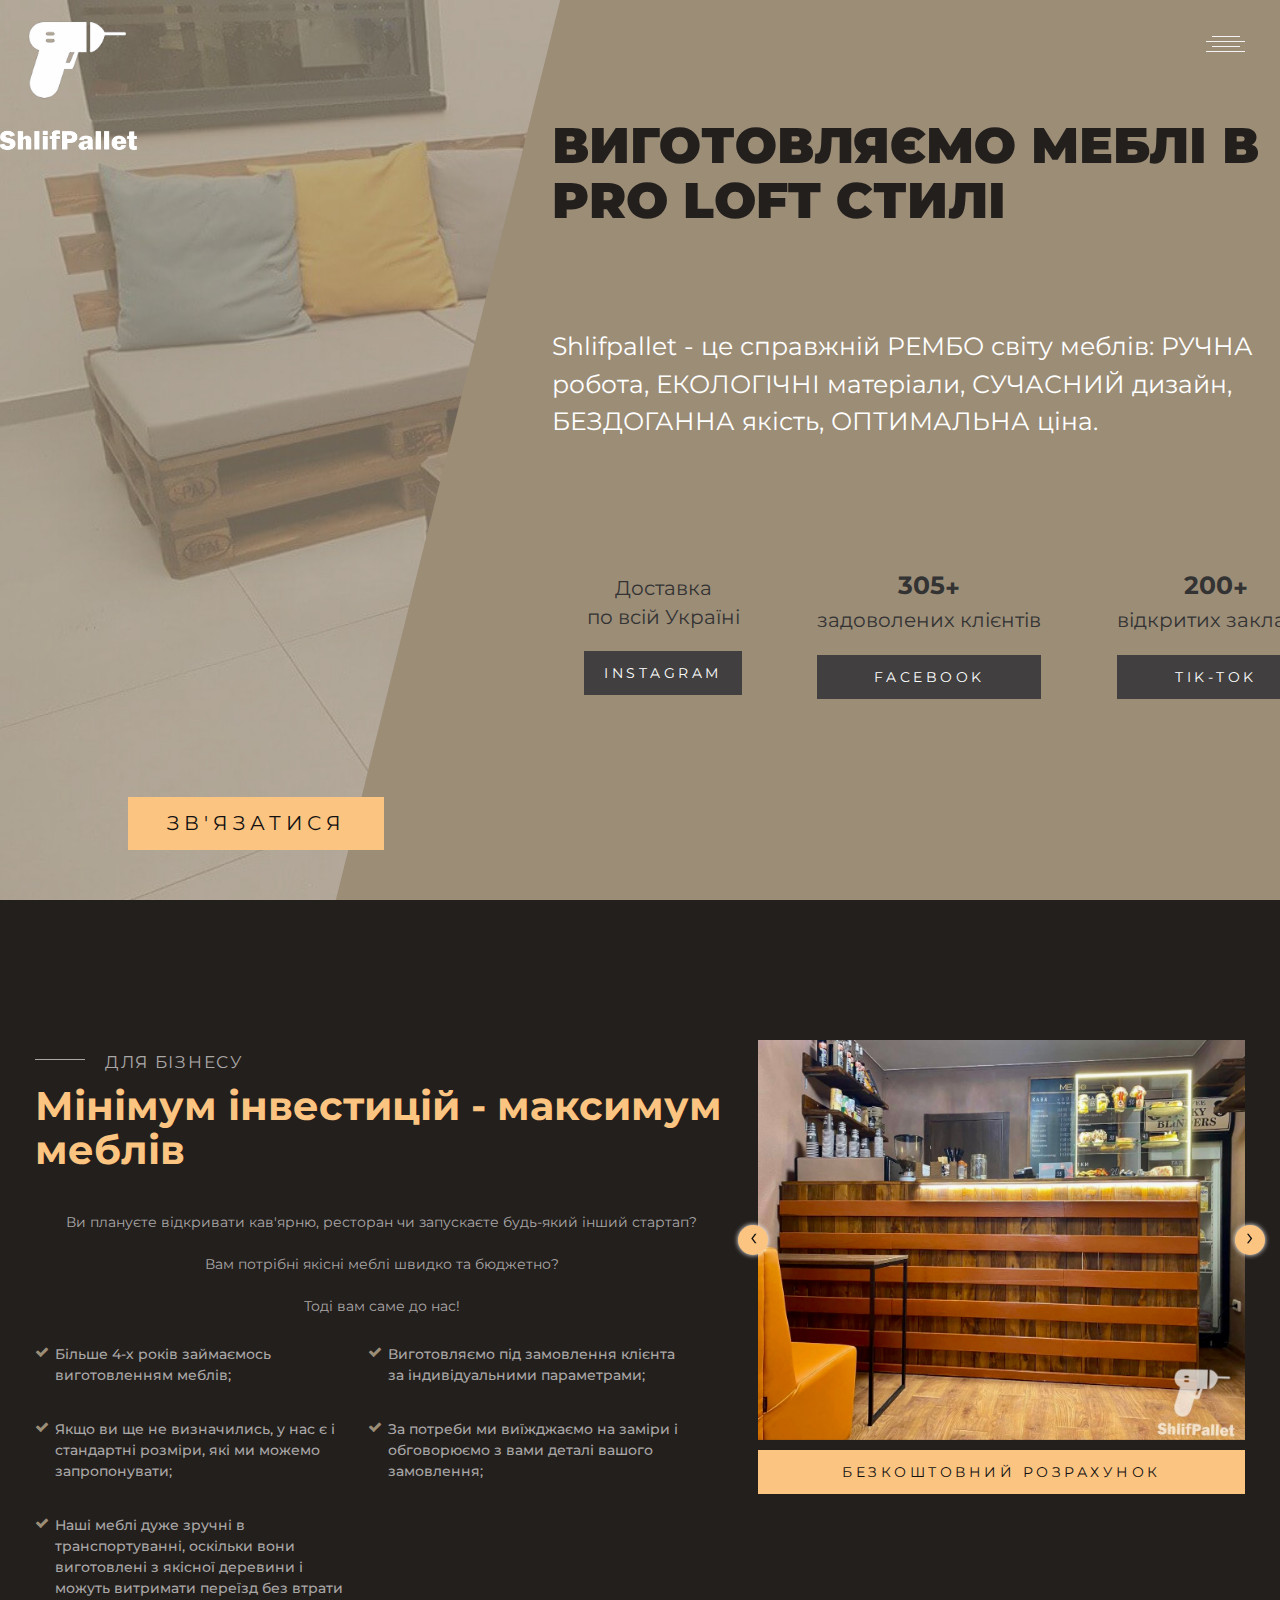
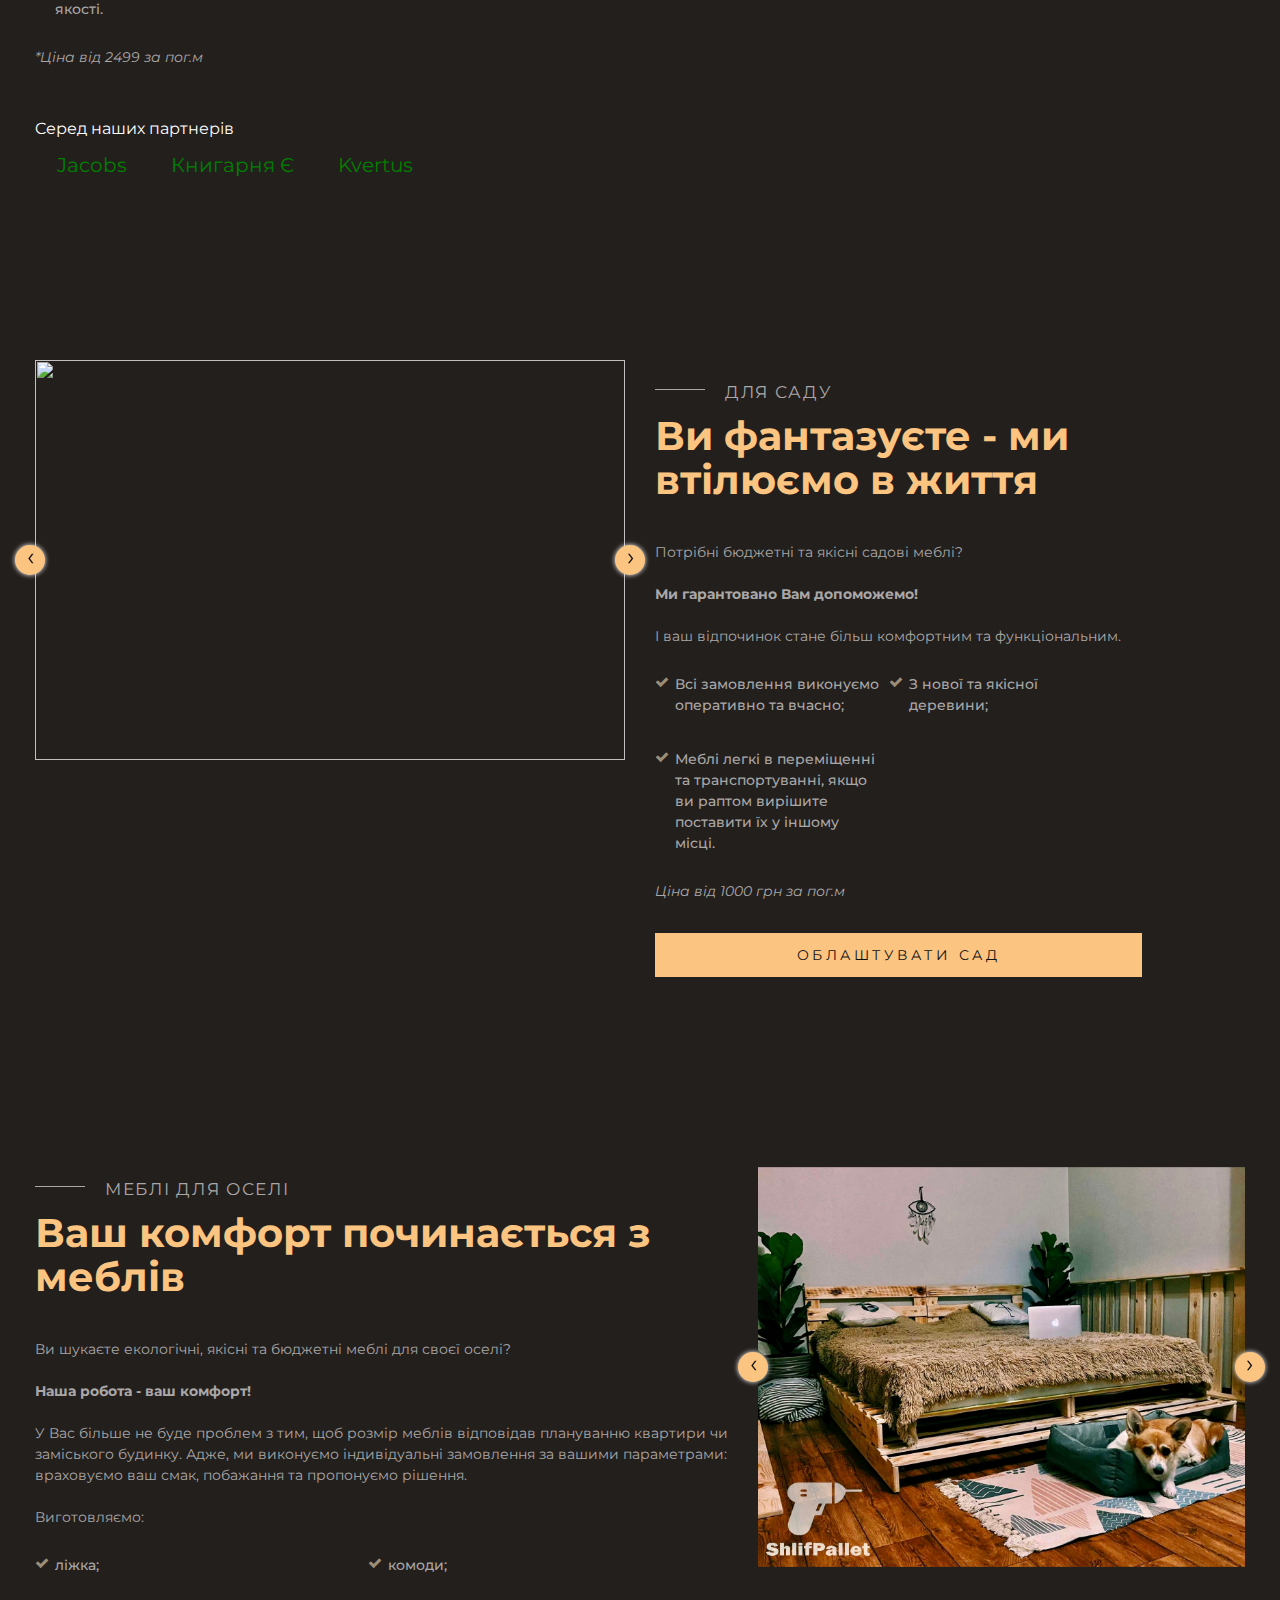
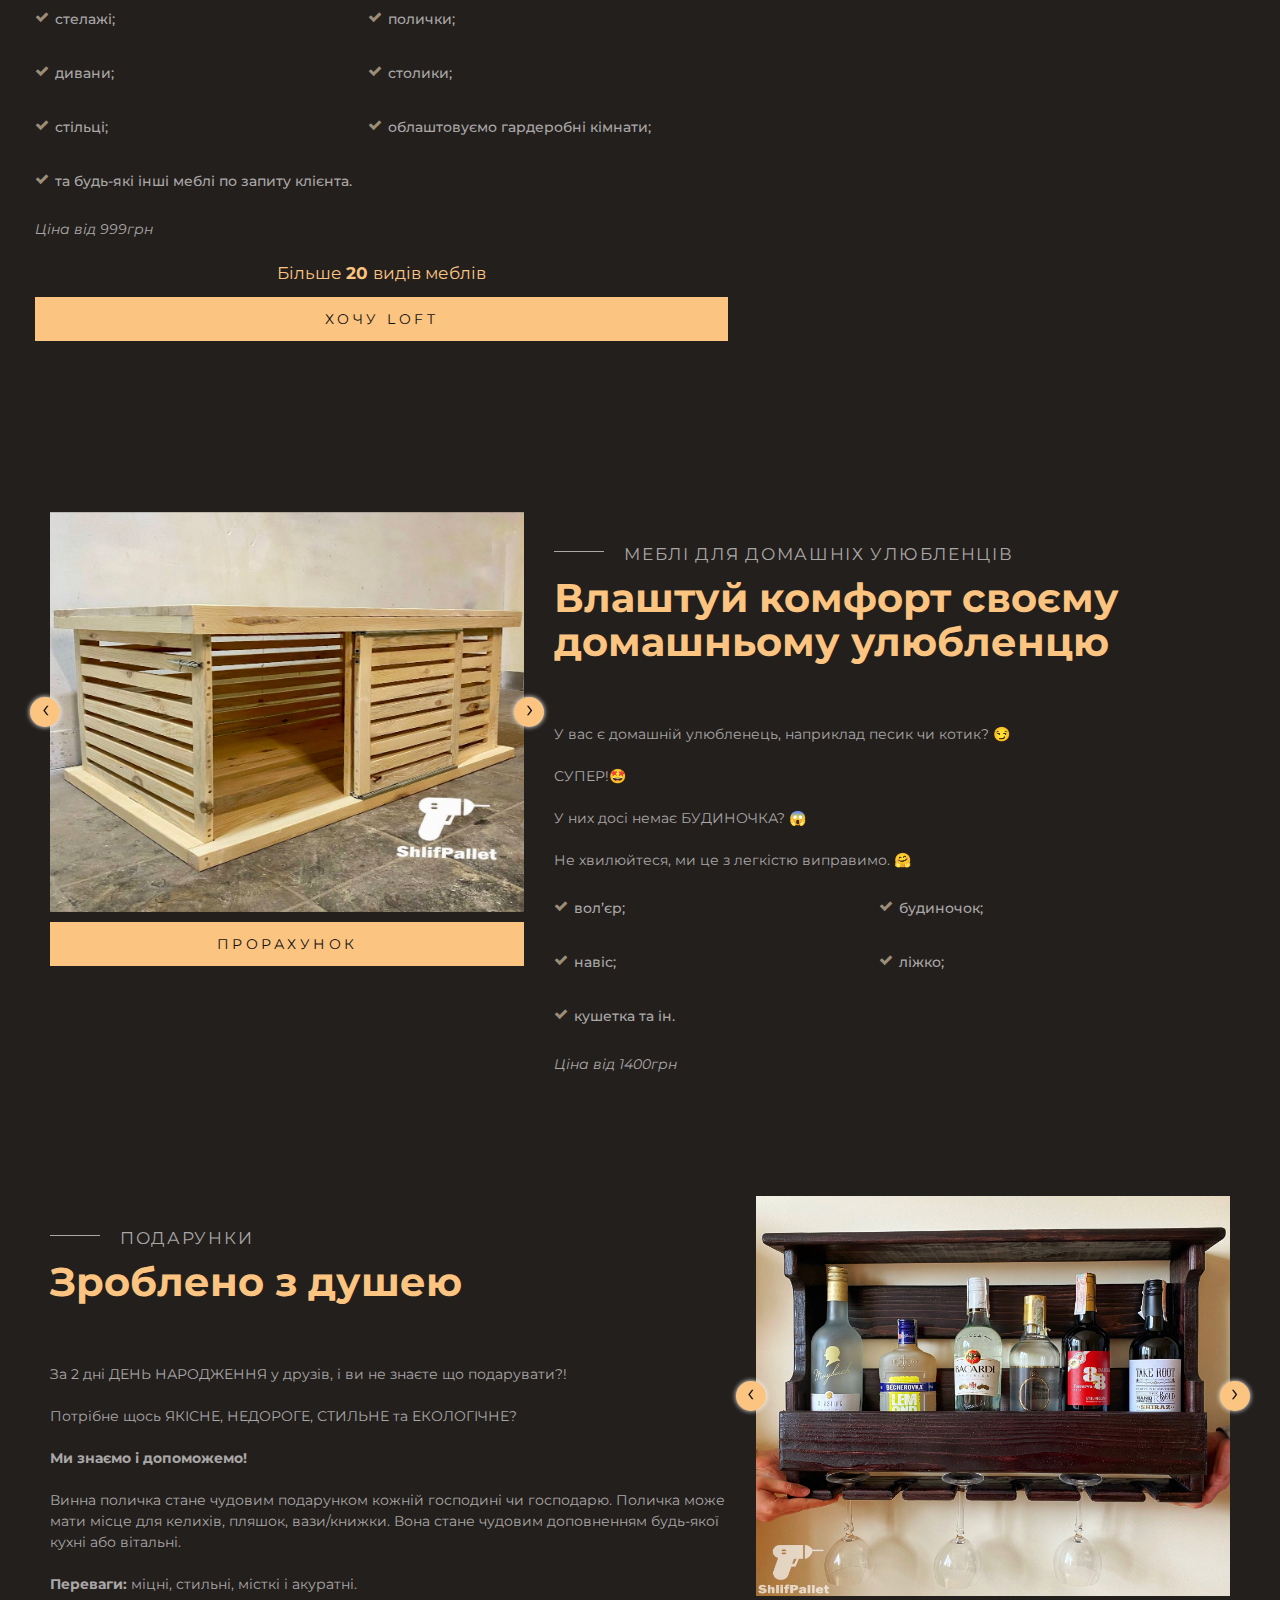
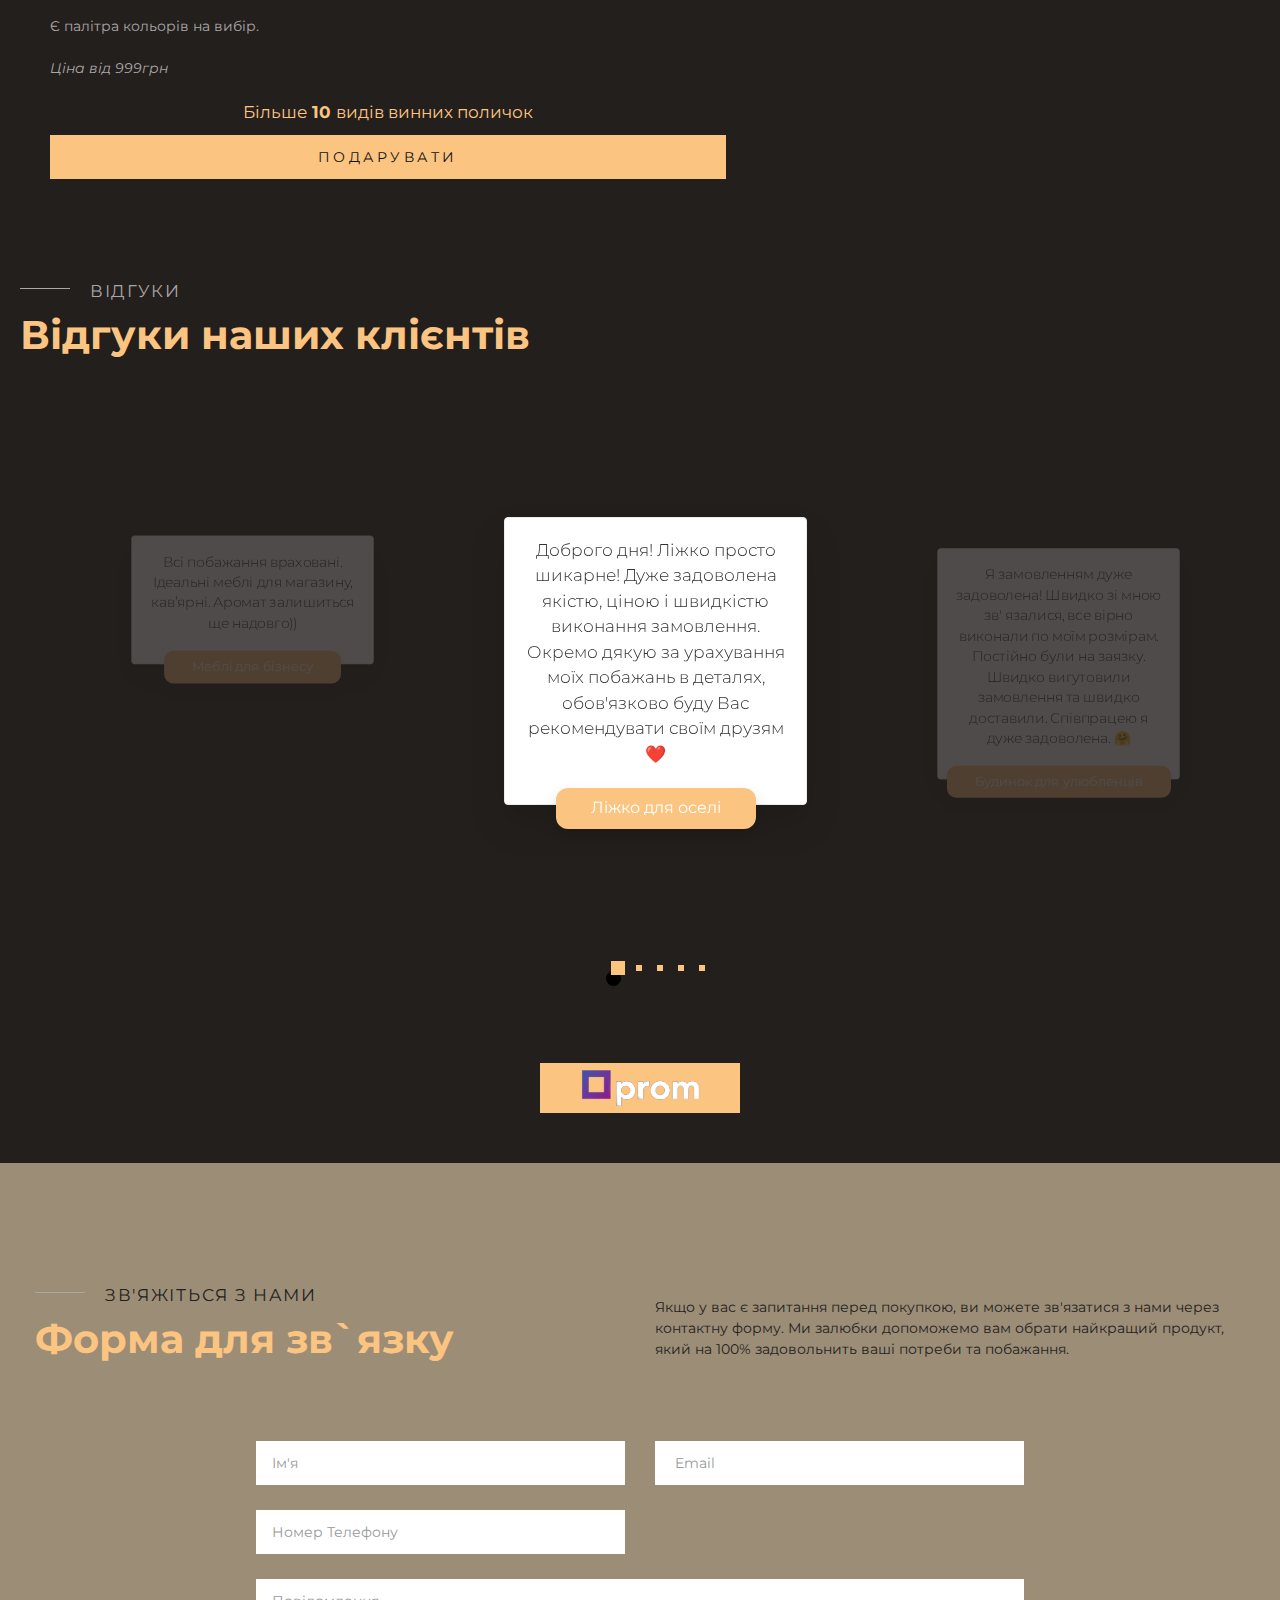
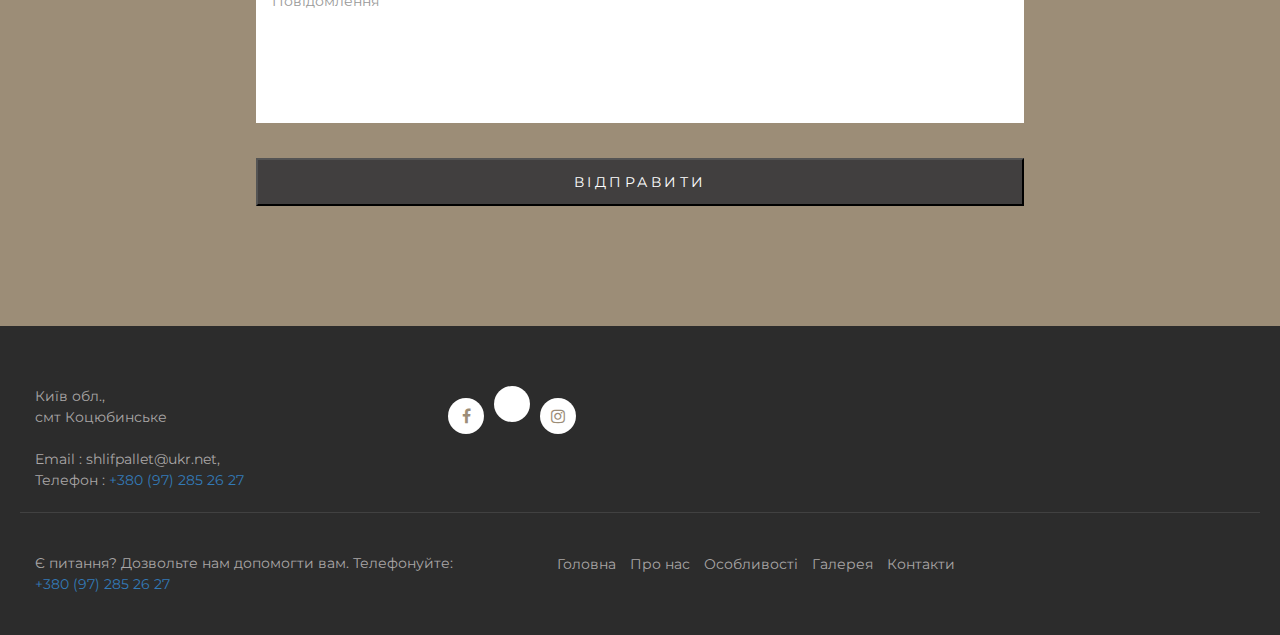
==== index.htm @ ebb2bf08 "asd" ====
<!DOCTYPE html>
<html lang="en">

<head>
	<!-- Meta -->
	<meta charset="utf-8">
	<meta http-equiv="X-UA-Compatible" content="IE=edge">
	<meta name="viewport" content="width=device-width, initial-scale=1.0">
	<meta name="description" content="Shlifpallet - Виготовляємо меблі в Pro loft стилі">

	<!-- Page Title -->
	<title>Shlifpallet </title>
	<!-- Google Fonts css-->
	<link rel="preconnect" href="https://fonts.googleapis.com">
	<link rel="preconnect" href="https://fonts.gstatic.com" crossorigin>

	<meta name="description"
		content="Shlifpallet - це справжній РЕМБО світу меблів: РУЧНА робота, ЕКОЛОГІЧНІ матеріали, СУЧАСНИЙ дизайн, БЕЗДОГАННА якість, ОПТИМАЛЬНА ціна.">

	<link rel="icon" type="image/png" href="./logo.png" />
	<link
		href="https://fonts.googleapis.com/css2?family=Montserrat:ital,wght@0,100;0,200;0,300;0,400;0,500;0,600;0,700;0,800;0,900;1,100;1,200;1,300;1,400;1,500;1,600;1,700;1,800;1,900&display=swap"
		rel="stylesheet">
	<!-- Bootstrap css -->
	<link href="css/bootstrap.min.css" rel="stylesheet" media="screen">
	<link href="css/bootsnav.css" rel="stylesheet" media="screen">
	<!-- Font Awesome icon css-->
	<link href="css/font-awesome.min.css" rel="stylesheet" media="screen">
	<link href="css/flaticon.css" rel="stylesheet" media="screen">
	<!-- Swiper's CSS -->
	<link rel="stylesheet" href="css/swiper.min.css">
	<!-- Animated css -->
	<link href="css/animate.css" rel="stylesheet">
	<!-- Magnific Popup CSS -->
	<link href="css/magnific-popup.css" rel="stylesheet">
	<!-- MS Slider CSS -->
	<link rel="stylesheet" type="text/css" href="css/sliderstyle.css">
	<!-- Main custom css -->
	<link href="css/custom.css" rel="stylesheet" media="screen">
	<!-- <style>
		.banner::after{
			content: '';
			width: 100%;
			height: 100%;
			position: absolute;
			top: 0;
			left: 0;
			background-color: rgba(156,141,119, .5);
		}
	</style> -->
</head>

<body>

	<!-- Preloader starts -->
	<!-- <div class="preloader">
		<span class="loader">
			<span class="loader-inner"></span>
		</span>
	</div> -->
	<!-- Preloader Ends -->

	<!-- Header Section Starts-->
	<header>
		<nav class="navbar navbar-default navbar-sticky  navbar-fixed-top navbar-scrollspy bootsnav"
			data-minus-value-desktop="71" data-minus-value-mobile="71" data-speed="1000">
			<div class="container">
				<div class="attr-nav">
					<ul>
						<li class="side-menu"><a href="#"><img src="images/bar.png" alt="" /></a></li>
					</ul>
				</div>

				<div class="navbar-header">
					<p> <a class="navbar-brand" href="#"><img src="./logo.png" class="logo" alt=""></a></p>
					<p class="logo_text_wrapper"> <a class="navbar-brand logo_text_link" href="#"><img
								src="./logo_text.png" class="logo_text" alt=""></a></p>

				</div>
			</div>
			<style>
				nav>.container>.navbar-header>.logo_text_wrapper {
					margin-left: -35px;
					margin-top: -70px;
					padding: 0;
				}

				.logo_text_link,
				.navbar-brand {
					padding: 0;
					text-align: center;
				}

				.logo_text_link {}

				.logo_text {
					display: block !important;
					/* max-width: 90px; */
					height: 40px !important;
				}

				.sticked>.container>.navbar-header>.logo_text_wrapper {
					margin-top: 0 !important;
				}

				.sticked .navbar-header {
					display: flex;
					align-items: center;
					column-gap: 10px;
				}
			</style>
			<!-- Start Side Menu -->
			<div class="side">
				<a href="#" class="close-side"><i class="fa fa-times"></i></a>
				<div class="side-logo">
					<img src="./logo.jpg" alt="" />
				</div>

				<div class="widget">
					<ul class="link">
						<li class="active scroll"><a href="#home"><i class="fa fa-home"></i> Головна</a></li>
						<li class="scroll"><a href="#business"><i class="fa fa-heart"></i> Для Бізнесу</a></li>
						<li class="scroll"><a href="#garden"><i class="fa fa-user"></i> Для Саду</a></li>
						<li class="scroll"><a href="#house"><i class="fa fa-home"></i> Для оселі</a></li>
						<li class="scroll"><a href="#pets"><i class="fa fa-comments"></i> Для Тварин</a></li>
						<li class="scroll"><a href="#presents"><i class="fa fa-file-image-o"></i> Подарунки</a></li>
						<li class="scroll"><a href="#testimonials"><i class="fa fa-file-image-o"></i> Відгуки</a></li>
						<li class="scroll"><a href="#contact"><i class="fa fa-Телефон"></i> Контакти</a></li>
					</ul>
				</div>
			</div>
			<!-- Side Menu End -->
		</nav>
	</header>
	<!-- Header Section Ends-->

	<!-- Banner Section Starts -->
	<section class="banner parallaxie" id="home">
		<div class="container">
			<div class="row">
				<div class="col-md-8 col-md-offset-5">
					<!-- Header content starts -->
					<div class="header-content wow fadeInUp">
						<h2>Виготовляємо меблі в Pro loft стилі
						</h2>
						<p>Shlifpallet - це справжній РЕМБО світу меблів: РУЧНА робота, ЕКОЛОГІЧНІ матеріали, СУЧАСНИЙ
							дизайн, БЕЗДОГАННА якість, ОПТИМАЛЬНА ціна.</p>



					</div>
					<div class="btn_wrapper head-btns">

						<div class="head-btn">
							<p>Доставка <br> по всій Україні</p>
							<a class="btn-shopnow" href="https://www.instagram.com/shlifpallet/"><ion-icon
									name="logo-instagram"></ion-icon> Instagram</a>
						</div>
						<div class="head-btn">
							<p>
								<b> <span id="out">0</span>+</b> <br> задоволених клієнтів
							</p>
							<a href="https://www.facebook.com/shlifpallet" class="btn-shopnow "><ion-icon
									name="logo-facebook"></ion-icon> Facebook</a>
						</div>
						<div class="head-btn">
							<p>
								<b> <span id="out2">0</span>+</b> <br> відкритих закладів
							</p>
							<a class="btn-shopnow" href="https://vm.tiktok.com/ZMYyoMywu/"><ion-icon
									name="logo-tiktok"></ion-icon> Tik-Tok</a>
						</div>

					</div>
					<!-- Header content ends -->
				</div>
			</div>
			<div class="btn_wrapper_head down_link ">
				<a class="btn-shopnow color-b" href="#contact"> <ion-icon name="call-outline"></ion-icon> Зв'язатися</a>
			</div>
		</div>
	</section>
	<style>

	</style>
	<!-- Banner Section Ends -->
	<section class="features" id="business">
		<div class="container">
			<div class="row">


				<!-- Feature content start -->
				<div class="col-md-7 col-sm-6">
					<div class="section-title">
						<p>Для Бізнесу</p>
						<h2>Мінімум інвестицій - максимум меблів</h2>
					</div>

					<div class="feature-entry">

						<p style="text-align: center;">
							Ви плануєте відкривати кав'ярню, ресторан чи запускаєте будь-який інший стартап?
						<p>
						<p style="text-align: center;">
							Вам потрібні якісні меблі швидко та бюджетно?
						</p>
						<p style="text-align: center;">
							Тоді вам саме до нас!
						</p>
						<ul>
							<li>
								<p>
									Більше 4-х років займаємось виготовленням меблів;
								</p>
							</li>
							<li>
								<p>
									Виготовляємо під замовлення клієнта за індивідуальними параметрами;
								</p>
							</li>
							<li>
								<p>
									Якщо ви ще не визначились, у нас є і стандартні розміри, які ми можемо
									запропонувати;
								</p>
							</li>
							<li>
								<p>
									За потреби ми виїжджаємо на заміри і обговорюємо з вами деталі вашого замовлення;
								</p>
							</li>
							<li>
								<p>
									Наші меблі дуже зручні в транспортуванні, оскільки вони виготовлені з якісної
									деревини і можуть витримати переїзд без втрати якості.
								</p>
							</li>
						</ul>

						<p>
							<i>
								*Ціна від 2499 за пог.м
							</i>
						</p>

					</div>
					<p style="color: #fff; margin-top: 50px;">
						Cеред наших партнерів
					</p>
					<div class="partenrs">
						<p style="color: green">
							Jacobs
						</p>
						<p style="color: green">
							Книгарня Є
						</p>
						<p style="color: green">
							Kvertus
						</p>
					</div>


				</div>
				<!-- Feature content end -->
				<!-- Feature image start -->
				<div class="col-md-5 col-sm-6">
					<div class="feature-image wow fadeInLeft">
						<!-- <img src="images/works/small/6.jpg" alt="" /> -->
						<div class="owl-slider">
							<div id="carousel" class="owl-carousel">
								<div class="item">
									<img src="./images/bussines/1.JPG" alt="">
								</div>
								<div class="item">
									<img src="./images/bussines/2.JPG" alt="">
								</div>
								<div class="item">
									<img src="./images/bussines/3.JPG" alt="">
								</div>
								<div class="item">
									<img src="./images/bussines/4.JPG" alt="">
								</div>
								<div class="item">
									<img src="./images/bussines/44.JPG" alt="">
								</div>
								<div class="item">
									<img src="./images/bussines/5.jpg" alt="">
								</div>
								<div class="item">
									<img src="./images/bussines/6.JPG" alt="">
								</div>
								<div class="item">
									<img src="./images/bussines/7.JPG" alt="">
								</div>
								<div class="item">
									<img src="./images/bussines/8.JPG" alt="">
								</div>
								<div class="item">
									<img src="./images/bussines/9.JPG" alt="">
								</div>
								<div class="item">
									<img src="./images/bussines/10.JPG" alt="">
								</div>
								<div class="item">
									<img src="./images/bussines/11.JPG" alt="">
								</div>
								<div class="item">
									<img src="./images/bussines/12.JPG" alt="">
								</div>
								<div class="item">
									<img src="./images/bussines/13.JPG" alt="">
								</div>
								<div class="item">
									<img src="./images/bussines/14.JPG" alt="">
								</div>
								<div class="item">
									<img src="./images/bussines/15.JPG" alt="">
								</div>
								<div class="item">
									<img src="./images/bussines/16.JPG" alt="">
								</div>
								<div class="item">
									<img src="./images/bussines/17.JPG" alt="">
								</div>
								<div class="item">
									<img src="./images/bussines/18.JPG" alt="">
								</div>
								<div class="item">
									<img src="./images/bussines/19.JPG" alt="">
								</div>


							</div>
						</div>

					</div>
					<div class="btn_wrapper sec_btn_left">
						<a class="btn-shopnow" href="#contact"> <ion-icon name="call-outline"></ion-icon>Безкоштовний
							розрахунок</a>
					</div>
				</div>
				<!-- Feature image end -->
			</div>
		</div>
	</section>

	<!-- About us section starts -->
	<section class="aboutus" id="garden">
		<div class="container">
			<div class="row row-reverse">
				<div class="col-md-6  col-sm-3 col-xs-6">
					<div class="about-image wow fadeInRight" data-wow-delay="0.2s">
						<!-- <img src="images/works/small/3.jpg" alt="" /> -->
						<div class="owl-slider">
							<div id="carouselTh" class="owl-carousel">
								<div class="item">
									<img src="./images/garden/1.HEIC" alt="">
								</div>
								<div class="item">
									<img src="./images/garden/2.JPG" alt="">
								</div>
								<div class="item">
									<img src="./images/garden/3.JPG" alt="">
								</div>

								<div class="item">
									<img src="./images/garden/5.JPG" alt="">
								</div>
								<div class="item">
									<img src="./images/garden/6.JPG" alt="">
								</div>
								<div class="item">
									<img src="./images/garden/7.JPG" alt="">
								</div>
								<div class="item">
									<img src="./images/garden/8.JPG" alt="">
								</div>
								<div class="item">
									<img src="./images/garden/9.JPG" alt="">
								</div>
								<div class="item">
									<img src="./images/garden/10.JPG" alt="">
								</div>
								<div class="item">
									<img src="./images/garden/11.JPG" alt="">
								</div>
								<div class="item">
									<img src="./images/garden/12.JPG" alt="">
								</div>
								<div class="item">
									<img src="./images/garden/13.JPG" alt="">
								</div>
								<div class="item">
									<img src="./images/garden/14.JPG" alt="">
								</div>
								<div class="item">
									<img src="./images/garden/15.JPG" alt="">
								</div>
								<div class="item">
									<img src="./images/garden/16.JPG" alt="">
								</div>
								<div class="item">
									<img src="./images/garden/17.JPG" alt="">
								</div>
								<div class="item">
									<img src="./images/garden/18.JPG" alt="">
								</div>



							</div>
						</div>
						<style>
							.sec_btn {
								width: 100%;
								text-align: center;
							}

							.col-md-7.col-sm-6 {
								margin-top: 30px;
							}
						</style>

					</div>
				</div>

				<div class="col-md-5 col-sm-6 mob-mb">
					<div class="section-title">
						<p style="margin-top: 20px;">Для Саду</p>
						<h2>Ви фантазуєте - ми втілюємо в життя</h2>
					</div>

					<div class="about-entry feature-entry">
						<p>Потрібні бюджетні та якісні садові меблі?
						</p>
						<p>
							<b>
								Ми гарантовано Вам допоможемо!
							</b>
						</p>
						<p>
							І ваш відпочинок стане більш комфортним та функціональним.
						</p>

						<ul>
							<li>
								<p>
									Всі замовлення виконуємо оперативно та вчасно;
								</p>
							</li>
							<li>
								<p>
									З нової та якісної деревини;
								</p>
							</li>
							<li>
								<p>
									Меблі легкі в переміщенні та транспортуванні, якщо ви раптом вирішите поставити їх у
									іншому місці.
								</p>
							</li>
						</ul>

						<p>
							<i>
								Ціна від 1000 грн за пог.м
							</i>
						</p>

					</div>
					<div class="btn_wrapper sec_btn_right">
						<a class="btn-shopnow" href="#contact"> <ion-icon name="call-outline"></ion-icon> Облаштувати
							Сад</a>
					</div>
				</div>
			</div>
		</div>
	</section>
	<!-- About us section ends -->



	<section class="features" id="house">
		<div class="container">
			<div class="row row-reverse">
				<!-- Feature image start -->
				<div class="col-md-7 col-sm-6">
					<div class="section-title">
						<p>
							Меблі для оселі
						</p>
						<h2>Ваш комфорт починається з меблів</h2>
					</div>

					<div class="feature-entry">
						<p>Ви шукаєте екологічні, якісні та бюджетні меблі для своєї оселі?
						</p>
						<p>
							<b>
								Наша робота - ваш комфорт!
							</b>
						</p>
						<p>
							У Вас більше не буде проблем з тим, щоб розмір меблів відповідав плануванню квартири чи
							заміського будинку. Адже, ми виконуємо індивідуальні замовлення за вашими параметрами:
							враховуємо ваш смак, побажання та пропонуємо рішення.
						</p>
						<p>
							Виготовляємо:
						</p>
						<ul>
							<li>
								<p>
									ліжка;
								</p>
							</li>
							<li>
								<p>
									комоди;
								</p>
							</li>
							<li>
								<p>
									стелажі;
								</p>
							</li>
							<li>
								<p>
									полички;
								</p>
							</li>
							<li>
								<p>
									дивани;
								</p>
							</li>
							<li>
								<p>
									столики;
								</p>
							</li>
							<li>
								<p>
									стільці;
								</p>
							</li>
							<li>
								<p>
									облаштовуємо гардеробні кімнати;
								</p>
							</li>
							<li>
								<p>
									та будь-які інші меблі по запиту клієнта.
								</p>
							</li>
						</ul>
						<p>
							<i>
								Ціна від 999грн
							</i>
						</p>

						<div class="btn_wrapper sec_btn_left">
							<div class="sec_btn_left">
								<p>Більше <b> 20 </b> видів меблів</p>
								<a class="btn-shopnow" href="#contact"> <ion-icon name="call-outline"></ion-icon>
									Хочу Loft</a>
							</div>
						</div>
					</div>
				</div>
				<div class="col-md-5 col-sm-6">

					<div class="feature-image wow fadeInLeft">
						<div class="owl-slider">
							<div id="carouselF" class="owl-carousel">
								<div class="item">
									<img src="./images/house/1.JPG" alt="">
								</div>
								<div class="item">
									<img src="./images/house/2.JPG" alt="">
								</div>
								<div class="item">
									<img src="./images/house/3.JPG" alt="">
								</div>

								<div class="item">
									<img src="./images/house/5.JPG" alt="">
								</div>
								<div class="item">
									<img src="./images/house/6.JPG" alt="">
								</div>
								<div class="item">
									<img src="./images/house/7.JPG" alt="">
								</div>
								<div class="item">
									<img src="./images/house/8.JPG" alt="">
								</div>
								<div class="item">
									<img src="./images/house/9.png" alt="">
								</div>
								<div class="item">
									<img src="./images/house/10.JPG" alt="">
								</div>
								<div class="item">
									<img src="./images/house/11.JPG" alt="">
								</div>
								<div class="item">
									<img src="./images/house/12.JPG" alt="">
								</div>
								<div class="item">
									<img src="./images/house/13.JPG" alt="">
								</div>
								<div class="item">
									<img src="./images/house/14.JPG" alt="">
								</div>
								<div class="item">
									<img src="./images/house/15.JPG" alt="">
								</div>
								<div class="item">
									<img src="./images/house/16.JPG" alt="">
								</div>




							</div>
						</div>
					</div>
				</div>
				<!-- Feature image end -->

				<!-- Feature content start -->

				<!-- Feature content end -->

			</div>
		</div>
	</section>

	<!-- Features section starts -->

	<!-- Features section ends -->
	<!-- Design Showcase section starts -->
	<section class="design-showcase" id="pets">
		<div class="container">
			<div class="row">
				<div class="col-md-5">

				</div>

			</div>

			<div class="row">
				<div class="col-md-12">
					<div class="col-md-5 col-sm-6">
						<!-- Showcase slide start -->
						<div class="owl-slider">
							<div id="carousel" class="owl-carousel">
								<div class="item">
									<img src="./images/pets/1.JPG" alt="">
								</div>
								<div class="item">
									<img src="./images/pets/2.JPG" alt="">
								</div>
								<div class="item">
									<img src="./images/pets/3.PNG" alt="">
								</div>
							</div>
							<div class="btn_wrapper sec_btn_right">
								<a class="btn-shopnow" href="#contact"> <ion-icon name="call-outline"></ion-icon>
									Прорахунок</a>
							</div>
						</div>
					</div>
					<div class="col-md-7 col-sm-6">
						<div class="section-title">
							<div class="section-title wow fadeInUp" data-wow-delay="0.2s">
								<p> меблі для домашніх улюбленців </p>
								<h2>Влаштуй комфорт своєму домашньому улюбленцю</h2>
							</div>
						</div>

						<div class="feature-entry">
							<p>
								У вас є домашній улюбленець, наприклад песик чи котик? 😏
							</p>
							<p>
								СУПЕР!🤩
							</p>
							<p>
								У них досі немає БУДИНОЧКА? 😱
							</p>
							<p>
								Не хвилюйтеся, ми це з легкістю виправимо. 🤗
							</p>
							<ul>
								<li>
									<p>
										вол’єр;
									</p>
								</li>
								<li>
									<p>
										будиночок;
									</p>
								</li>
								<li>
									<p>
										навіс;
									</p>
								</li>
								<li>
									<p>
										ліжко;
									</p>
								</li>
								<li>
									<p>
										кушетка та ін.
									</p>
								</li>
							</ul>
							<p>
								<i>
									Ціна від 1400грн
								</i>
							</p>
						</div>

					</div>
				</div>
			</div>

			<!-- <div class="btn_wrapper btn_sec" style="text-align: center;">
				<a class="btn-shopnow" href="https://www.instagram.com/shlifpallet/"><ion-icon
						name="logo-instagram"></ion-icon> Instagram</a>
			</div> -->
		</div>
	</section>
	<section class="design-showcase" id="presents">
		<div class="container">
			<div class="row">
				<div class="col-md-12">
					<div class="col-md-7 col-sm-6">
						<div class="section-title">
							<div class="section-title wow fadeInUp" data-wow-delay="0.2s">
								<p> подарунки </p>
								<h2>Зроблено з душею</h2>
							</div>
						</div>

						<div class="feature-entry">
							<p>
								За 2 дні ДЕНЬ НАРОДЖЕННЯ у друзів, і ви не знаєте що подарувати?!
							</p>
							<p>
								Потрібне щось ЯКІСНЕ, НЕДОРОГЕ, СТИЛЬНЕ та ЕКОЛОГІЧНЕ?
							</p>
							<p>
								<b>
									Ми знаємо і допоможемо!
								</b>
							</p>
							<p>
								Винна поличка стане чудовим подарунком кожній господині чи господарю.
								Поличка може мати місце для келихів, пляшок, вази/книжки.
								Вона стане чудовим доповненням будь-якої кухні або вітальні.

							</p>
							<p>
								<b> Переваги: </b> міцні, стильні, місткі і акуратні.
							</p>
							<p>
								Є палітра кольорів на вибір.
							</p>
							<p>
								<i>
									Ціна від 999грн
								</i>
							</p>

						</div>

						<div class="btn_wrapper sec_btn_left">
							<div class="sec_btn_left">
								<p>Більше <b> 10 </b> видів винних поличок </p>
								<a class="btn-shopnow" href="#contact"> <ion-icon name="call-outline"></ion-icon>
									Подарувати</a>
							</div>
						</div>
					</div>
					<style>
						.sec_btn_left>a,
						.sec_btn_right>a {
							background-color: #FCC481;
							color: #111;
						}

						.sec_btn_left {
							justify-content: start;
						}
					</style>
					<div class="col-md-5 col-sm-6">
						<!-- Showcase slide start -->
						<div class="owl-slider">
							<div id="carousel" class="owl-carousel">
								<div class="item">
									<img src="./images/present/1.HEIC" alt="">
								</div>
								<div class="item">
									<img src="./images/present/2.JPG" alt="">
								</div>
								<div class="item">
									<img src="./images/present/3.JPG" alt="">
								</div>
								<div class="item">
									<img src="./images/present/4.JPG" alt="">
								</div>
								<div class="item">
									<img src="./images/present/5.JPG" alt="">
								</div>


							</div>
						</div>
					</div>

				</div>
			</div>
		</div>
		<style>
			.btn_sec {
				margin: 30px auto;
				justify-content: center;
			}

			.owl-prev,
			.owl-next {
				background: #FCC481 !important;
				color: #111 !important;
				padding: 10px !important;
				border-radius: 50% !important;
				height: 30px !important;
				display: flex;
				justify-content: center;
				align-items: center;
				width: 30px;
				box-shadow: 0px 0px 5px #fff;
			}

			.owl-prev {
				margin-left: -20px !important;
			}

			.owl-next {
				margin-right: -20px !important;
			}

			.down_link>a {
				font-size: 20px;
			}

			@media(max-width:762px) {
				.owl-prev {
					margin-left: -10px !important;
				}

				.owl-next {
					margin-right: -10px !important;
				}

				.btn_wrapper_head {
					position: relative;
					width: 100%;
					margin-top: 50px;
				}

				.down_link>a {
					width: 100%;
					font-size: 16px;
				}
			}

			#about,
			#garden,
			#house,
			#business,
			#pets,
			#presents,
			#testimonials {
				background-color: #231F1D;
			}

			.item>img {
				height: 400px;
			}

			.messageBlockForm>span {
				color: green;
				font-size: 40px;
			}

			.messageBlockForm {
				display: flex;
				box-shadow: 0 0 3px rgba(0, 0, 0, .526);
				justify-content: center;
				align-items: center;
				column-gap: 20px;
				position: fixed;
				top: 50%;
				left: 50%;
				z-index: 999;
				padding: 20px;
				transform: translate(-50%, -50%);
				background-color: #fff;
				border-radius: 20px;
				border: 5px solid #231F1D;
			}

			.messageBlockForm {
				display: none;
			}

			.close {
				position: absolute;
				top: -20px;
				right: -20px;
				background-color: #fff;
				display: flex;
				border: 2px solid red;
				justify-content: center;
				align-items: center;
				opacity: 1;
				border-radius: 50%;
				width: 40px;
				height: 40px;
			}
		</style>
	</section>
	<section class="design-showcase" id="testimonials">
		<div class="container">
			<div class="row">
				<div class="section-title">
					<div class="section-title wow fadeInUp" data-wow-delay="0.2s">
						<p> Відгуки </p>
						<h2>Відгуки наших клієнтів </h2>
					</div>
				</div>
				<div class="col-md-12">
					<!-- TESTIMONIALS -->
					<section class="testimonials">
						<div class="container">

							<div class="row">
								<div class="col-sm-12">
									<div id="customers-testimonials" class="owl-carousel">

										<!--TESTIMONIAL 1 -->
										<div class="item">
											<div class="shadow-effect">
												<p>

													Доброго дня! Ліжко просто шикарне! Дуже задоволена якістю, ціною і
													швидкістю виконання замовлення. Окремо дякую за урахування моїх
													побажань в деталях, обов'язково буду Вас рекомендувати своїм
													друзям❤️</p>
											</div>
											<div class="testimonial-name">Ліжко для оселі</div>
										</div>
										<!--END OF TESTIMONIAL 1 -->
										<!--TESTIMONIAL 2 -->
										<div class="item">
											<div class="shadow-effect">
												<p>
													Я замовленням дуже задоволена! Швидко зі мною зв' язалися, все вірно
													виконали по моїм розмірам. Постійно були на заязку. Швидко
													вигутовили
													замовлення та швидко доставили. Співпрацею я дуже задоволена. 🤗</p>
											</div>
											<div class="testimonial-name">Будинок для улюбленців </div>
										</div>
										<!--END OF TESTIMONIAL 2 -->
										<!--TESTIMONIAL 3 -->
										<div class="item">
											<div class="shadow-effect">
												<p>Через 2 тижня після доставки
													Вчора ввечері , несподвійно ліжко втратило міць і трошки зламалася
													основа , одна дошка . Мабуть сучок 🙄якись . Но нічого . В 22:00
													написала хлопцям , а в 11 ранку наступного дня в нас вже все було
													Ціле ! Оце рівень ! Дякую !
													Приємно коли так ! Хай кожному так щастить 🤗</p>
											</div>
											<div class="testimonial-name">Меблі для оселі</div>
										</div>
										<div class="item">
											<div class="shadow-effect">
												<p>Звернувся із розмірами та вже на четвертий день мій заказ був
													відправлений, допомогли зі всіма питаннями. Після монтажу пєрголи на
													існуючу лавку проєкт завершено.</p>
											</div>
											<div class="testimonial-name">Для Саду</div>
										</div>
										<div class="item">
											<div class="shadow-effect">
												<p>
													Всі побажання враховані. Ідеальні меблі для магазину, кав’ярні.
													Аромат залишиться ще надовго))</p>
											</div>
											<div class="testimonial-name">Меблі для бізнесу</div>
										</div>
										<!--END OF TESTIMONIAL 5 -->
									</div>
								</div>
							</div>
						</div>
					</section>
					<!-- END OF TESTIMONIALS -->

					<div class="btn_wrapper prom">
						<a class="btn-shopnow" href="https://kiev.prom.ua/ua/opinions/list/3469306">
						</a>
					</div>

				</div>
			</div>
		</div>

	</section>

	<style>
		.prom {
			justify-content: center;
		}

		.prom>a {
			background-color: #FCC481;
			background-image: url('./images/prom.png');
			background-size: contain;
			background-repeat: no-repeat;
			width: 200px;
			background-position: center;
			height: 50px;
		}

		.prom>a:hover {
			background-image: url('./images/prom.png');
			background-size: contain;
			background-repeat: no-repeat;
		}
	</style>

	<!-- Get in touch section starts -->
	<section class="contactus" id="contact">
		<div class="container">
			<div class="row">
				<div class="col-md-6">
					<div class="section-title wow fadeInUp">
						<p style="color:#231F1D">Зв'яжіться з нами</p>
						<h2>Форма для зв`язку</h2>
					</div>
				</div>

				<div class="col-md-6">
					<div class="contact-note">
						<p style="color:#231F1D">Якщо у вас є запитання перед покупкою, ви можете зв'язатися з нами
							через контактну форму.
							Ми залюбки допоможемо вам обрати найкращий продукт, який на 100% задовольнить ваші потреби
							та побажання.
						</p>
					</div>
				</div>
			</div>

			<div class="row">
				<div class="col-md-12">
					<!-- Contact us Form start -->
					<div class="contact-form">
						<form id="contactForm" action="#" method="post" data-toggle="validator">
							<div class="row">
								<div class="form-group col-md-6 col-sm-6">
									<input type="text" name="name" id="name" class="form-control" placeholder="Ім'я"
										required>
									<div class="help-block with-errors"></div>
								</div>

								<div class="form-group col-md-6 col-sm-6">
									<input type="email" name="email" id="email" class="form-control"
										placeholder=" Email" required>
									<div class="help-block with-errors"></div>
								</div>

								<div class="form-group col-md-6 col-sm-6">
									<input type="text" name="Телефон" id="Телефон" class="form-control"
										placeholder="Номер Телефону" required>
									<div class="help-block with-errors"></div>
								</div>
								<div class="form-group col-md-12 col-sm-12">
									<textarea rows="6" name="message" id="message" class="form-control"
										placeholder="Повідомлення" required></textarea>
									<div class="help-block with-errors"></div>
								</div>

								<div class="col-md-12 col-sm-12">
									<button id="btn" type="submit" class="-contact btn-shopnow"
										title="Submit Your Message!">Відправити</button>
									<div id="msgSubmit" class="h3 text-left hidden"></div>
								</div>
								<div class="messageBlockForm" id="btnw">
									<div class="close" onclick="closeW()"><ion-icon
											name="close-circle-outline"></ion-icon></div>
									<span> <ion-icon name="checkmark-circle-outline"></ion-icon> </span>
									<p> Сообщение успешно отправленно!</p>
								</div>
							</div>
						</form>
					</div>
					<!-- Contact us Form end -->
				</div>
			</div>
		</div>
	</section>
	<!-- Get in touch section ends -->

	<!-- Footer starts -->
	<footer>
		<div class="container">
			<div class="row footer-mega">
				<div class="col-md-4">
					<div class="footer-contact">
						<p>Київ обл., <br /> смт Коцюбинське</p>
						<p>Email : shlifpallet@ukr.net, <br />Телефон : <a href="tel:+380 (97) 285 26 27">+380 (97)
								285
								26 27</a></p>
					</div>
				</div>

				<div class="col-md-4">
					<div class="footer-social">
						<a href="https://www.facebook.com/shlifpallet"><i class="fa fa-facebook"></i></a>
						<a href="https://vm.tiktok.com/ZMYyoMywu/"><ion-icon name="logo-tiktok"></ion-icon></a>
						<!-- <a href="#"><i class="fa fa-pinterest-p"></i></a> -->
						<!-- <a href="#"><i class="fa fa-dribbble"></i></a> -->

						<a href="https://www.instagram.com/shlifpallet/"><i class="fa fa-instagram"></i></a>
					</div>

					<!-- <div class="footer-siteinfo">
						<p>Copyright &copy; 2018, Shlifpallet by Awaiken</p>
					</div> -->
				</div>
			</div>

			<div class="row">
				<div class="col-md-5">
					<div class="need-help">
						<p>Є питання? Дозвольте нам допомогти вам. Телефонуйте: <br> <a
								href="tel:+380 (97) 285 26 27">+380 (97) 285 26 27</a></p>
					</div>
				</div>

				<div class="col-md-7">
					<!-- Footer menu start -->
					<div class="footer-menu">
						<ul>
							<li><a href="#">Головна</a></li>
							<li><a href="#">Про нас</a></li>
							<li><a href="#">Особливості</a></li>
							<!-- <li><a href="#">Відгуки</a></li> -->
							<li><a href="#">Галерея</a></li>
							<li><a href="#">Контакти</a></li>
						</ul>
					</div>
					<!-- Footer menu end -->
				</div>
			</div>
		</div>
	</footer>
	<!-- Footer ends -->

	<!-- Jquery Library File -->
	<script src="js/jquery-1.12.4.min.js"></script>
	<!-- Bootstrap js file -->
	<script src="js/bootsnav.js"></script>
	<script src="js/bootstrap.min.js"></script>
	<!-- Bootstrap form validator -->
	<script src="js/validator.min.js"></script>
	<!-- Wow js file -->
	<script src="js/wow.js"></script>
	<!-- Swiper Carousel js file -->
	<script src="js/swiper.min.js"></script>
	<!-- Magnific Popup core JS file -->
	<script src="js/jquery.magnific-popup.min.js"></script>
	<!-- MS Slider js file -->
	<script src="js/slider.jquery.js"></script>
	<!-- Parallaxie js file -->
	<script src="js/parallaxie.js"></script>
	<!-- SmoothScroll -->
	<script src="js/SmoothScroll.js"></script>
	<!-- Main Custom js file -->
	<script src="js/function.js"></script>
	<link rel="stylesheet" href="https://cdnjs.cloudflare.com/ajax/libs/OwlCarousel2/2.3.4/assets/owl.carousel.min.css">
	<script src="https://cdnjs.cloudflare.com/ajax/libs/OwlCarousel2/2.3.4/owl.carousel.min.js"></script>
	<script>
		let btn = document.getElementById('btnw');
		function closeW() {
			btn.style.display = 'none';
		}
	</script>
	<script>
		jQuery("#carousel, #carouselTh, #carouselF").owlCarousel({
			autoplay: true,
			rewind: true, /* use rewind if you don't want loop */
			margin: 20,
			/*
		   animateOut: 'fadeOut',
		   animateIn: 'fadeIn',
		   */
			responsiveClass: true,
			autoHeight: true,
			autoplayTimeout: 7000,
			smartSpeed: 800,
			nav: true,
			dots: false,
			items: 1,
			// responsive: {
			// 	0: {
			// 		items: 1g
			// 	},

			// 	600: {
			// 		items: 3
			// 	},

			// 	1024: {
			// 		items: 4
			// 	},

			// 	1366: {
			// 		items: 4
			// 	}
			// }
		});
	</script>
	<script>
		jQuery(document).ready(function ($) {
			"use strict";
			//  TESTIMONIALS CAROUSEL HOOK
			$('#customers-testimonials').owlCarousel({
				loop: true,
				center: true,
				items: 3,
				margin: 0,
				autoplay: true,
				dots: true,
				autoplayTimeout: 8500,
				smartSpeed: 450,
				responsive: {
					0: {
						items: 1
					},
					768: {
						items: 2
					},
					1170: {
						items: 3
					}
				}
			});
		});
	</script>
	<script>
		jQuery("#carouselTwo").owlCarousel({
			autoplay: true,
			rewind: true, /* use rewind if you don't want loop */
			margin: 20,
			/*
		   animateOut: 'fadeOut',
		   animateIn: 'fadeIn',
		   */
			responsiveClass: true,
			autoHeight: true,
			autoplayTimeout: 7000,
			smartSpeed: 800,
			dots: false,
			nav: true,
			responsive: {
				0: {
					items: 1
				},

				600: {
					items: 3
				},

				1024: {
					items: 4
				},

				1366: {
					items: 4
				}
			}
		});
	</script>
	<script>
		$(document).ready(function () {
			$('.owl-testimonials').owlCarousel({
				items: 1,
				nav: true,
				dots: false,
				autoplay: true
			})

			// $('.owl-testimonials .owl-prev').html('<');

			// $('.owl-testimonials .owl-next').html('→');
		});
	</script>
	<script type="module" src="https://unpkg.com/ionicons@5.5.2/dist/ionicons/ionicons.esm.js"></script>
	<script nomodule src="https://unpkg.com/ionicons@5.5.2/dist/ionicons/ionicons.js"></script>
	<script>
		$(document).ready(function () {
			$(".formFeedBack").on("submit", function () {
				let dataSubmit = $(this).serialize()
				$.ajax({
					url: './api.php',
					method: 'post',
					dataType: 'html',
					data: dataSubmit,
					success: function (data) {
						console.log(data);
						$("form.formFeedBack .messageBlockForm").addClass("active")
						setTimeout(() => {
							$("form.formFeedBack .messageBlockForm").removeClass("active")
						}, 3000);
					}
				});
			})
		})
	</script>
	<script>
		const time = 1000;
		const step = 1;

		function outNum(num, elem) {
			let e = document.querySelector("#out");
			n = 0;
			let t = Math.round(time / (num / step));
			let interval = setInterval(() => {
				n = n + step;
				if (n == num) {
					clearInterval(interval);
				}
				e.innerHTML = n;
			}, t);
		}
		function outNum2(num, elem) {
			let e = document.querySelector("#out2");
			n = 0;
			let t = Math.round(time / (num / step));
			let interval = setInterval(() => {
				n = n + step;
				if (n == num) {
					clearInterval(interval);
				}
				e.innerHTML = n;
			}, t);
		}

		outNum(500, "#out");
		outNum2(200, "#out");
	</script>
</body>

</html>
---- css/bootsnav.css ----
/* ==============================================================

Template name : Bootsnav - Multi Purpose Header
Categorie : Bootstrap Menu in CSS
Author : adamnurdin01
Version : v.1.2
Created : 2016-06-02
Last update : 2016-10-19

============================================================== */

/* MEGAMENU STYLE
=================================*/
nav.bootsnav .dropdown.megamenu-fw {
    position: static;
}

nav.bootsnav .container {
    position: relative;
}

nav.bootsnav .megamenu-fw .dropdown-menu {
    left: auto;
}

nav.bootsnav .megamenu-content {
    padding: 15px;
    width: 100% !important;
}

nav.bootsnav .megamenu-content .title{
    margin-top: 0;
}

nav.bootsnav .dropdown.megamenu-fw .dropdown-menu {
    left: 0;
    right: 0;
}

/* Navbar
=================================*/
nav.navbar.bootsnav{
    margin-bottom: 0;
    -moz-border-radius: 0px;
    -webkit-border-radius: 0px;
    -o-border-radius: 0px;
    border-radius: 0px;
    background-color: #fff;
    border: none;
    border-bottom: solid 1px #e0e0e0;
    z-index: 9;
}

nav.navbar.bootsnav ul.nav > li > a{
    color: #6f6f6f;
    background-color: transparent;
    outline: none;
    margin-bottom: -2px;
}

nav.navbar.bootsnav ul.nav li.megamenu-fw > a:hover,
nav.navbar.bootsnav ul.nav li.megamenu-fw > a:focus,
nav.navbar.bootsnav ul.nav li.active > a:hover,
nav.navbar.bootsnav ul.nav li.active > a:focus,
nav.navbar.bootsnav ul.nav li.active > a{
    background-color: transparent;
}

nav.navbar.bootsnav .navbar-toggle{
    background-color: #fff;
    border: none;
    padding: 0;
    font-size: 18px;
    position: relative;
    top: 5px;
}

nav.navbar.bootsnav ul.nav .dropdown-menu .dropdown-menu{
    top: 0;
    left: 100%;
}

nav.navbar.bootsnav ul.nav ul.dropdown-menu > li > a{
    white-space:normal;
}


ul.menu-col{
    padding: 0;
    margin: 0;
    list-style: none;
}

ul.menu-col li a{
    color: #6f6f6f;
}

ul.menu-col li a:hover,
ul.menu-col li a:focus{
    text-decoration: none;
}

/* Navbar Full
=================================*/
nav.bootsnav.navbar-full{
    padding-bottom: 10px;
    padding-top: 10px;
}

nav.bootsnav.navbar-full .navbar-header{
    display: block;
    width: 100%;
}

nav.bootsnav.navbar-full .navbar-toggle{
    display: inline-block;
    margin-right: 0;
    position: relative;
    top: 0;
    font-size: 30px;
    -webkit-transition: all 1s ease-in-out;
	-moz-transition: all 1s ease-in-out;
	-o-transition: all 1s ease-in-out;
	-ms-transition: all 1s ease-in-out;
	transition: all 1s ease-in-out;
}

nav.bootsnav.navbar-full .navbar-collapse{
    position: fixed;
    width: 100%;
    height: 100% !important;
    top: 0;
    left: 0;
    padding: 0;
    display: none !important;
    z-index: 9;
}

nav.bootsnav.navbar-full .navbar-collapse.in{
    display: block !important;
}

nav.bootsnav.navbar-full .navbar-collapse .nav-full{
    overflow: auto;
}

nav.bootsnav.navbar-full .navbar-collapse .wrap-full-menu{
    display: table-cell;
    vertical-align: middle;
    background-color: #fff;
    overflow: auto;
}

nav.bootsnav.navbar-full .navbar-collapse .nav-full::-webkit-scrollbar {
    width: 0;
}

nav.bootsnav.navbar-full .navbar-collapse .nav-full::-moz-scrollbar {
    width: 0;
}

nav.bootsnav.navbar-full .navbar-collapse .nav-full::-ms-scrollbar {
    width: 0;
}

nav.bootsnav.navbar-full .navbar-collapse .nav-full::-o-scrollbar {
    width: 0;
}


nav.bootsnav.navbar-full .navbar-collapse ul.nav{
    display: block;
    width: 100%;
    overflow: auto;
}

nav.bootsnav.navbar-full .navbar-collapse ul.nav a:hover,
nav.bootsnav.navbar-full .navbar-collapse ul.nav a:focus,
nav.bootsnav.navbar-full .navbar-collapse ul.nav a{
    background-color: transparent;
}

nav.bootsnav.navbar-full .navbar-collapse ul.nav > li{
    float: none;
    display: block;
    text-align: center;
}

nav.bootsnav.navbar-full .navbar-collapse ul.nav > li > a{
    display: table;
    margin: auto;
    text-transform: uppercase;
    font-weight: bold;
    letter-spacing: 2px;
    font-size: 24px;
    padding: 10px 15px;
}

li.close-full-menu > a{
    padding-top: 0px;
    padding-bottom: 0px;
}

li.close-full-menu{
    padding-top: 30px;
    padding-bottom: 30px;
}

/* Atribute Navigation
=================================*/
.attr-nav{
    float: right;
    display: inline-block;
    margin-left: 13px;
    margin-right: -15px;
}

.attr-nav > ul{
    padding: 0;
    margin: 0 0 -7px 0;
    list-style: none;
    display: inline-block;
}

.attr-nav > ul > li{
    float: left;
    display: block;
}

.attr-nav > ul > li > a{
    color: #6f6f6f;
    display: block;
    padding: 28px 15px;
    position: relative;
}

.attr-nav > ul > li > a span.badge{
    position: absolute;
    top: 50%;
    margin-top: -15px;
    right: 5px;
    font-size: 10px;
    padding: 0;
    width: 15px;
    height: 15px;
    padding-top: 2px;
}

.attr-nav > ul > li.dropdown ul.dropdown-menu{
    -moz-border-radius: 0px;
    -webkit-border-radius: 0px;
    -o-border-radius: 0px;
    border-radius: 0px;
    -moz-box-shadow: 0px 0px 0px;
    -webkit-box-shadow: 0px 0px 0px;
    -o-box-shadow: 0px 0px 0px;
    box-shadow: 0px 0px 0px;
    border: solid 1px #e0e0e0;
}

ul.cart-list{
    padding: 0 !important;
    width: 250px !important;
}

ul.cart-list > li{
    position: relative;
    border-bottom: solid 1px #efefef;
    padding: 15px 15px 23px 15px !important;
}

ul.cart-list > li > a.photo{
    padding: 0 !important;
    margin-right: 15px;
    float: left;
    display: block;
    width: 50px;
    height: 50px;
    left: 15px;
    top: 15px;
}

ul.cart-list > li img{
    width: 50px;
    height: 50px;
    border: solid 1px #efefef;
}

ul.cart-list > li > h6{
    margin: 0;
}

ul.cart-list > li > h6 > a.photo{
    padding: 0 !important;
    display: block;
}

ul.cart-list > li > p{
    margin-bottom: 0;
}

ul.cart-list > li.total{
    background-color: #f5f5f5;
    padding-bottom: 15px !important;
}

ul.cart-list > li.total > .btn{
    display: inline-block;
    border-bottom: solid 1px #efefef;
}

ul.cart-list > li .price{
    font-weight: bold;
}

ul.cart-list > li.total > span{
    padding-top: 8px;
}

/* Top Search
=================================*/
.top-search{
    background-color: #333;
    padding: 10px 0;
    display: none;
}

.top-search input.form-control{
    background-color: transparent;
    border: none;
    -moz-box-shadow: 0px 0px 0px;
    -webkit-box-shadow: 0px 0px 0px;
    -o-box-shadow: 0px 0px 0px;
    box-shadow: 0px 0px 0px;
    color: #fff;
    height: 40px;
    padding: 0 15px;
}

.top-search .input-group-addon{
    background-color: transparent;
    border: none;
    color: #fff;
    padding-left: 0;
    padding-right: 0;
}

.top-search .input-group-addon.close-search{
    cursor: pointer;
}

/* Side Menu
=================================*/
body{
    -webkit-transition: all 0.3s ease-in-out;
	-moz-transition: all 0.3s ease-in-out;
	-o-transition: all 0.3s ease-in-out;
	-ms-transition: all 0.3s ease-in-out;
	transition: all 0.3s ease-in-out;
}

body.on-side{
    margin-left: -280px;
}

.side{
    position: fixed;
    overflow-y: auto;
    top: 0;
    right: -280px;
    width: 280px;
    padding: 25px 30px;
    height: 100%;
    display: block;
    background-color: #333;
    -webkit-transition: all 0.3s ease-in-out;
	-moz-transition: all 0.3s ease-in-out;
	-o-transition: all 0.3s ease-in-out;
	-ms-transition: all 0.3s ease-in-out;
	transition: all 0.3s ease-in-out;
    z-index: 9;
}

.side.on{
    right: 0;
}

.side .close-side{
    float: right;
    color: #fff;
    position: relative;
    z-index: 2;
    font-size: 16px;
}

.side .widget{
    position: relative;
    z-index: 1;
    margin-bottom: 25px;
}

.side .widget .title{
    color: #fff;
    margin-bottom: 15px;
}

.side .widget ul.link{
    padding: 0;
    margin: 0;
    list-style: none;
}

.side .widget ul.link li a{
    color: #9f9f9f;
    letter-spacing: 1px;
}

.side .widget ul.link li a:focus,
.side .widget ul.link li a:hover{
    color: #fff;
    text-decoration: none;
}

/* Share
=================================*/
nav.navbar.bootsnav .share{
    padding: 0 30px;
    margin-bottom: 30px;
}

nav.navbar.bootsnav .share ul{
    display: inline-block;
    padding: 0;
    margin: 0 0 -7px 0;
    list-style: none;
}

nav.navbar.bootsnav .share ul > li{
    float: left;
    display: block;
    margin-right: 5px;
}

nav.navbar.bootsnav .share ul > li > a{
    display: table-cell;
    vertical-align: middle;
    text-align: center;
    width: 35px;
    height: 35px;
    -moz-border-radius: 50%;
    -webkit-border-radius: 50%;
    -o-border-radius: 50%;
    border-radius: 50%;
    background-color: #cfcfcf;
    color: #fff;
}

/* Transparent
=================================*/
nav.navbar.bootsnav.navbar-fixed{
    position: fixed;
    display: block;
    width: 100%;
}

nav.navbar.bootsnav.no-background{
    -webkit-transition: all 1s ease-in-out;
	-moz-transition: all 1s ease-in-out;
	-o-transition: all 1s ease-in-out;
	-ms-transition: all 1s ease-in-out;
	transition: all 1s ease-in-out;
}

/* Navbar Sticky
=================================*/
.wrap-sticky{
    position: relative;
    -webkit-transition: all 0.3s ease-in-out;
	-moz-transition: all 0.3s ease-in-out;
	-o-transition: all 0.3s ease-in-out;
	-ms-transition: all 0.3s ease-in-out;
	transition: all 0.3s ease-in-out;
}

.wrap-sticky nav.navbar.bootsnav{
    position: absolute;
    width: 100%;
    left: 0;
    top: 0;
}

.wrap-sticky nav.navbar.bootsnav.sticked{
    position: fixed;
    -webkit-transition: all 0.2s ease-in-out;
	-moz-transition: all 0.2s ease-in-out;
	-o-transition: all 0.2s ease-in-out;
	-ms-transition: all 0.2s ease-in-out;
	transition: all 0.2s ease-in-out;
}

body.on-side .wrap-sticky nav.navbar.bootsnav.sticked{
    left: -280px;
}

/* Navbar Responsive
=================================*/
@media (min-width: 1024px) and (max-width:1400px) {
    body.wrap-nav-sidebar .wrapper .container{
        width: 100%;
        padding-left: 30px;
        padding-right: 30px;
    }
}

@media (min-width: 1024px) {
    /* General Navbar
    =================================*/
    nav.navbar.bootsnav ul.nav .dropdown-menu .dropdown-menu{
        margin-top: -2px;
    }

    nav.navbar.bootsnav ul.nav.navbar-right .dropdown-menu .dropdown-menu{
        left: -200px;
    }
    
    nav.navbar.bootsnav ul.nav > li > a{
        padding: 30px 15px;
        font-weight: 600;
    }
    
    nav.navbar.bootsnav ul.nav > li.dropdown > a.dropdown-toggle:after{
        font-family: 'FontAwesome';
        content: "\f0d7";
        margin-left: 5px;
        margin-top: 2px;
    }
    
    nav.navbar.bootsnav li.dropdown ul.dropdown-menu{
        -moz-box-shadow: 0px 0px 0px;
        -webkit-box-shadow: 0px 0px 0px;
        -o-box-shadow: 0px 0px 0px;
        box-shadow: 0px 0px 0px;
        -moz-border-radius: 0px;
        -webkit-border-radius: 0px;
        -o-border-radius: 0px;
        border-radius: 0px;
        padding: 0;
        width: 200px;
        background: #fff;
        border: solid 1px #e0e0e0;
        border-top: solid 5px;
    }
    
    nav.navbar.bootsnav li.dropdown ul.dropdown-menu > li a:hover,
    nav.navbar.bootsnav li.dropdown ul.dropdown-menu > li a:hover{
        background-color: transparent;
    }
    
    nav.navbar.bootsnav li.dropdown ul.dropdown-menu > li > a{
        padding: 10px 15px;
        border-bottom: solid 1px #eee;
        color: #6f6f6f;
    }
    
    nav.navbar.bootsnav li.dropdown ul.dropdown-menu > li:last-child > a{
        border-bottom: none;
    }
    
    nav.navbar.bootsnav ul.navbar-right li.dropdown ul.dropdown-menu li a{
        text-align: right;
    }
    
    nav.navbar.bootsnav li.dropdown ul.dropdown-menu li.dropdown > a.dropdown-toggle:before{
        font-family: 'FontAwesome';
        float: right;
        content: "\f105";
        margin-top: 0;
    }
    
    nav.navbar.bootsnav ul.navbar-right li.dropdown ul.dropdown-menu li.dropdown > a.dropdown-toggle:before{
        font-family: 'FontAwesome';
        float: left;
        content: "\f104";
        margin-top: 0;
    }
    
    nav.navbar.bootsnav li.dropdown ul.dropdown-menu ul.dropdown-menu{
        top: -3px;
    }
    
    nav.navbar.bootsnav ul.dropdown-menu.megamenu-content{
        padding: 0 15px !important;
    }
    
    nav.navbar.bootsnav ul.dropdown-menu.megamenu-content > li{
       padding: 25px 0 20px;
    }
    
    nav.navbar.bootsnav ul.dropdown-menu.megamenu-content.tabbed{
        padding: 0;
    }
    
    nav.navbar.bootsnav ul.dropdown-menu.megamenu-content.tabbed > li{
        padding: 0;
    }
    
    nav.navbar.bootsnav ul.dropdown-menu.megamenu-content .col-menu{
        padding: 0 30px;
        margin: 0 -0.5px;
        border-left: solid 1px #f0f0f0;
        border-right: solid 1px #f0f0f0;
    }
    
    nav.navbar.bootsnav ul.dropdown-menu.megamenu-content .col-menu:first-child{
        border-left: none;
    }
    
    nav.navbar.bootsnav ul.dropdown-menu.megamenu-content .col-menu:last-child{
        border-right: none;
    }
    
    nav.navbar.bootsnav ul.dropdown-menu.megamenu-content .content{
        display: none;
    }
    
    nav.navbar.bootsnav ul.dropdown-menu.megamenu-content .content ul.menu-col li a{
        text-align: left;
        padding: 5px 0;
        display: block;
        width: 100%;
        margin-bottom: 0;
        border-bottom: none;
        color: #6f6f6f;
    }
    
    nav.navbar.bootsnav.on ul.dropdown-menu.megamenu-content .content{
        display: block !important;
        height: auto !important;
    }
    
    /* Navbar Transparent
    =================================*/  
    nav.navbar.bootsnav.no-background{
        background-color: transparent;
        border: none;
    }
    
    nav.navbar.bootsnav.navbar-transparent .attr-nav{
        padding-left: 15px;
        margin-left: 30px;
    }
    
    nav.navbar.bootsnav.navbar-transparent.white{
        background-color: rgba(255,255,255,0.3);
        border-bottom: solid 1px #bbb;
    }
    
    nav.navbar.navbar-inverse.bootsnav.navbar-transparent.dark,
    nav.navbar.bootsnav.navbar-transparent.dark{
        background-color: rgba(0,0,0,0.3);
        border-bottom: solid 1px #555;
    }
    
    nav.navbar.bootsnav.navbar-transparent.white .attr-nav{
        border-left: solid 1px #bbb;
    }
    
    nav.navbar.navbar-inverse.bootsnav.navbar-transparent.dark .attr-nav,
    nav.navbar.bootsnav.navbar-transparent.dark .attr-nav{
        border-left: solid 1px #555;
    }
    
    nav.navbar.bootsnav.no-background.white .attr-nav > ul > li > a,
    nav.navbar.bootsnav.navbar-transparent.white .attr-nav > ul > li > a,
    nav.navbar.bootsnav.navbar-transparent.white ul.nav > li > a,
    nav.navbar.bootsnav.no-background.white ul.nav > li > a{
        color: #fff;
    }
    
    nav.navbar.bootsnav.navbar-transparent.dark .attr-nav > ul > li > a,
    nav.navbar.bootsnav.navbar-transparent.dark ul.nav > li > a{
        color: #eee;
    }
    
    nav.navbar.bootsnav.navbar-fixed.navbar-transparent .logo-scrolled,
    nav.navbar.bootsnav.navbar-fixed.no-background .logo-scrolled{
        display: none;
    }

    nav.navbar.bootsnav.navbar-fixed.navbar-transparent .logo-display,
    nav.navbar.bootsnav.navbar-fixed.no-background .logo-display{
        display: block;
    }

    nav.navbar.bootsnav.navbar-fixed .logo-display{
        display: none;
    }

    nav.navbar.bootsnav.navbar-fixed .logo-scrolled{
        display: block;
    }
    
    /* Atribute Navigation
    =================================*/    
    .attr-nav > ul > li.dropdown ul.dropdown-menu{
        margin-top: 0;
        margin-left: 55px;
        width: 250px;
        left: -250px;
    }
    
    /* Menu Center
    =================================*/
    nav.navbar.bootsnav.menu-center .container{
        position: relative;
    }
    
    nav.navbar.bootsnav.menu-center ul.nav.navbar-center{
        float:none;
        margin: 0 auto;
        display: table;
        table-layout: fixed;
    }
    
    nav.navbar.bootsnav.menu-center .navbar-header,
    nav.navbar.bootsnav.menu-center .attr-nav{
        position: absolute;
    }
    
    nav.navbar.bootsnav.menu-center .attr-nav{
        right: 15px;
    }
    
    /* Navbar Brand top
    =================================*/
    nav.bootsnav.navbar-brand-top .navbar-header{
        display: block;
        width: 100%;
        text-align: center;
    }
    
    nav.bootsnav.navbar-brand-top ul.nav > li.dropdown > ul.dropdown-menu{
        margin-top: 2px;
    }
    
    nav.bootsnav.navbar-brand-top ul.nav > li.dropdown.megamenu-fw > ul.dropdown-menu{
        margin-top: 0;
    }
    
    nav.bootsnav.navbar-brand-top .navbar-header .navbar-brand{
        display: inline-block;
        float: none;
        margin: 0;
    }
    
    nav.bootsnav.navbar-brand-top .navbar-collapse{
        text-align: center;
    }
    
    nav.bootsnav.navbar-brand-top ul.nav{
        display: inline-block;
        float: none;
        margin: 0 0 -5px 0;
    }
    
    /* Navbar Center
    =================================*/
    nav.bootsnav.brand-center .navbar-header{
        display: block;
        width: 100%;
        position: absolute;
        text-align: center;
        top: 0;
        left: 0;
    }
    
    nav.bootsnav.brand-center .navbar-brand{
        display: inline-block;
        float: none;
    }
    
    nav.bootsnav.brand-center .navbar-collapse{
        text-align: center;
        display: inline-block;
        padding-left: 0;
        padding-right: 0;
    }
    
    nav.bootsnav.brand-center ul.nav > li.dropdown > ul.dropdown-menu{
        margin-top: 2px;
    }
    
    nav.bootsnav.brand-center ul.nav > li.dropdown.megamenu-fw > ul.dropdown-menu{
        margin-top: 0;
    }
    
    nav.bootsnav.brand-center .navbar-collapse .col-half{
        width: 50%;
        float: left;
        display: block;
    }
    
    nav.bootsnav.brand-center .navbar-collapse .col-half.left{
        text-align: right;
        padding-right: 100px;
    }
    
    nav.bootsnav.brand-center .navbar-collapse .col-half.right{
        text-align: left;
        padding-left: 100px;
    }
    
    nav.bootsnav.brand-center ul.nav{
        float: none !important;
        margin-bottom: -5px !important;
        display: inline-block !important;
    }
    
    nav.bootsnav.brand-center ul.nav.navbar-right{
        margin: 0;
    }
    
    nav.bootsnav.brand-center.center-side .navbar-collapse .col-half.left{
        text-align: left;
        padding-right: 100px;
    }
    
    nav.bootsnav.brand-center.center-side .navbar-collapse .col-half.right{
        text-align: right;
        padding-left: 100px;
    }
    
    /* Navbar Sidebar
    =================================*/
    body.wrap-nav-sidebar .wrapper{
        padding-left: 260px; 
        overflow-x: hidden;
    }

    nav.bootsnav.navbar-sidebar{
        position: fixed;
        width: 260px;
        overflow: hidden;
        left: 0;
        padding: 0  0 0 0 !important;
        background: #fff;
        border-right: solid 1px #dfdfdf;
    }  
    
    nav.bootsnav.navbar-sidebar .scroller{
        width: 280px;
        overflow-y:auto;
        overflow-x: hidden;
    }

    nav.bootsnav.navbar-sidebar .container-fluid,
    nav.bootsnav.navbar-sidebar .container{
        padding: 0 !important;
    }

    nav.bootsnav.navbar-sidebar .navbar-header{
        float: none;
        display: block;
        width: 260px;
        padding: 10px 15px;
        margin: 10px 0 0 0 !important;
    }
    
    nav.bootsnav.navbar-sidebar .navbar-collapse{
        padding: 0 !important;
        width: 260px;
    }

    nav.bootsnav.navbar-sidebar ul.nav{
        float: none;
        display: block;
        width: 100%;
        padding: 0 15px !important;
        margin: 0 0 30px 0;
    }

    nav.bootsnav.navbar-sidebar ul.nav li{
        float: none !important;
    }
    
    nav.bootsnav.navbar-sidebar ul.nav > li > a{
        padding: 10px 15px;
        font-weight: bold;
    }
    
    nav.bootsnav.navbar-sidebar ul.nav > li.dropdown > a:after{
        float: right;
    }
    
    nav.bootsnav.navbar-sidebar ul.nav li.dropdown ul.dropdown-menu{
        left: 100%;
        top: 0;
        position: relative !important;
        left: 0 !important;
        width: 100% !important;
        height: auto !important;
        background-color: transparent;
        border: none !important;
        padding: 0;
        -moz-box-shadow: 0px 0px 0px;
        -webkit-box-shadow: 0px 0px 0px;
        -o-box-shadow: 0px 0px 0px;
        box-shadow: 0px 0px 0px;
    }
    
    nav.bootsnav.navbar-sidebar ul.nav .megamenu-content .col-menu{
        border: none !important;
    }
    
    nav.bootsnav.navbar-sidebar ul.nav > li.dropdown > ul.dropdown-menu{
        margin-bottom: 15px;
    }
    
    nav.bootsnav.navbar-sidebar ul.nav li.dropdown ul.dropdown-menu{
        padding-left: 0;
        float: none;
        margin-bottom: 0;
    }
    
    nav.bootsnav.navbar-sidebar ul.nav li.dropdown ul.dropdown-menu li a{
        padding:  5px 15px;
        color: #6f6f6f;
        border: none;
    }
    
    nav.bootsnav.navbar-sidebar ul.nav li.dropdown ul.dropdown-menu ul.dropdown-menu{
        padding-left: 15px;
        margin-top: 0;
    }
    
    nav.bootsnav.navbar-sidebar ul.nav li.dropdown ul.dropdown-menu li.dropdown > a:before{
        font-family: 'FontAwesome';
        content: "\f105";
        float: right;
    }
    
    nav.bootsnav.navbar-sidebar ul.nav li.dropdown.on ul.dropdown-menu li.dropdown.on > a:before{
        content: "\f107";
    }
    
    nav.bootsnav.navbar-sidebar ul.dropdown-menu.megamenu-content > li{
        padding: 0 !important;
    }
        
    nav.bootsnav.navbar-sidebar .dropdown .megamenu-content .col-menu{
        display: block;
        float: none !important;
        padding: 0;
        margin: 0;
        width: 100%;
    }
    
    nav.bootsnav.navbar-sidebar .dropdown .megamenu-content .col-menu .title{
        padding: 7px 0;
        text-transform: none;
        font-weight: 400;
        letter-spacing: 0px;
        margin-bottom: 0;
        cursor: pointer;
        color: #6f6f6f;
    }
    
    nav.bootsnav.navbar-sidebar .dropdown .megamenu-content .col-menu .title:before{
        font-family: 'FontAwesome';
        content: "\f105";
        float: right;
    }
    
    nav.bootsnav.navbar-sidebar .dropdown .megamenu-content .col-menu.on .title:before{
        content: "\f107";
    }
    
    nav.bootsnav.navbar-sidebar .dropdown .megamenu-content .col-menu{
        border: none;
    }
    
    nav.bootsnav.navbar-sidebar .dropdown .megamenu-content .col-menu .content{
        padding: 0 0 0 15px;
    }
    
    nav.bootsnav.navbar-sidebar .dropdown .megamenu-content .col-menu ul.menu-col li a{
        padding: 3px 0 !important;
    }
}

@media (max-width: 992px) {
    /* Navbar Responsive
    =================================*/ 
    nav.navbar.bootsnav .navbar-brand    {
        display: inline-block;
        float: none !important;
        margin: 0 !important;
    }
    
    nav.navbar.bootsnav .navbar-header {
        float: none;
        display: flex;
        text-align: center;
        padding-left: 30px;
        padding-right: 30px;
    }
    
    nav.navbar.bootsnav .navbar-toggle {
        display: inline-block;
        float: left;
        margin-right: -200px;
        margin-top: 10px;
    }
    
    nav.navbar.bootsnav .navbar-collapse {
        border: none;   
        margin-bottom: 0;
    }
    
    nav.navbar.bootsnav.no-full .navbar-collapse{
        max-height: 350px;
        overflow-y: auto !important;
    }
    
    nav.navbar.bootsnav .navbar-collapse.collapse {
        display: none !important;
    }
    
    nav.navbar.bootsnav .navbar-collapse.collapse.in {
        display: block !important;
    }
    
    nav.navbar.bootsnav .navbar-nav {
        float: none !important;
        padding-left: 30px;
        padding-right: 30px;
        margin: 0px -15px;
    }
    
    nav.navbar.bootsnav .navbar-nav > li {
        float: none;
    }
    
    nav.navbar.bootsnav li.dropdown a.dropdown-toggle:before{
        font-family: 'FontAwesome';
        content: "\f105";
        float: right;
        font-size: 16px;
        margin-left: 10px;
    }
    
    nav.navbar.bootsnav li.dropdown.on > a.dropdown-toggle:before{
        content: "\f107";
    }
    
    nav.navbar.bootsnav .navbar-nav > li > a{
        display: block;
        width: 100%;
        border-bottom: solid 1px #e0e0e0;
        padding: 10px 0;
        border-top: solid 1px #e0e0e0;
        margin-bottom: -1px;
    }
    
    nav.navbar.bootsnav .navbar-nav > li:first-child > a{
        border-top: none;
    }
    
    nav.navbar.bootsnav ul.navbar-nav.navbar-left > li:last-child > ul.dropdown-menu{
        border-bottom: solid 1px #e0e0e0;
    }
    
    nav.navbar.bootsnav ul.nav li.dropdown li a.dropdown-toggle{
        float: none !important;
        position: relative;
        display: block;
        width: 100%;
    }
    
    nav.navbar.bootsnav ul.nav li.dropdown ul.dropdown-menu{
        width: 100%;
        position: relative !important;
        background-color: transparent;
        float: none;
        border: none;
        padding: 0 0 0 15px !important;
        margin: 0 0 -1px 0 !important;
        -moz-box-shadow: 0px 0px 0px;
        -webkit-box-shadow: 0px 0px 0px;
        -o-box-shadow: 0px 0px 0px;
        box-shadow: 0px 0px 0px;
        -moz-border-radius: 0px 0px 0px;
        -webkit-border-radius: 0px 0px 0px;
        -o-border-radius: 0px 0px 0px;
        border-radius: 0px 0px 0px;
    }
    
    nav.navbar.bootsnav ul.nav li.dropdown ul.dropdown-menu  > li > a{
        display: block;
        width: 100%;
        border-bottom: solid 1px #e0e0e0;
        padding: 10px 0;
        color: #6f6f6f;
    }
    
    nav.navbar.bootsnav ul.nav ul.dropdown-menu li a:hover,
    nav.navbar.bootsnav ul.nav ul.dropdown-menu li a:focus{
        background-color: transparent;
    }
    
    nav.navbar.bootsnav ul.nav ul.dropdown-menu ul.dropdown-menu{
        float: none !important;
        left: 0;
        padding: 0 0 0 15px;
        position: relative;
        background: transparent;
        width: 100%;
    }
    
    nav.navbar.bootsnav ul.nav ul.dropdown-menu li.dropdown.on > ul.dropdown-menu{
        display: inline-block;
        margin-top: -10px;
    }
    
    nav.navbar.bootsnav li.dropdown ul.dropdown-menu li.dropdown > a.dropdown-toggle:after{
        display: none;
    }
    
    nav.navbar.bootsnav .dropdown .megamenu-content .col-menu .title{
        padding: 10px 15px 10px 0;
        line-height: 24px;
        text-transform: none;
        font-weight: 400;
        letter-spacing: 0px;
        margin-bottom: 0;
        cursor: pointer;
        border-bottom: solid 1px #e0e0e0;
        color: #6f6f6f;
    }
    
    nav.navbar.bootsnav .dropdown .megamenu-content .col-menu ul > li > a{
        display: block;
        width: 100%;
        border-bottom: solid 1px #e0e0e0;
        padding: 8px 0;
    }
    
   nav.navbar.bootsnav .dropdown .megamenu-content .col-menu .title:before{
        font-family: 'FontAwesome';
        content: "\f105";
        float: right;
        font-size: 16px;
        margin-left: 10px;
       position: relative;
       right: -15px;
    }
    
    nav.navbar.bootsnav .dropdown .megamenu-content .col-menu:last-child .title{
        border-bottom: none;
    }
    
    nav.navbar.bootsnav .dropdown .megamenu-content .col-menu.on:last-child .title{
        border-bottom: solid 1px #e0e0e0;
    }
    
    nav.navbar.bootsnav .dropdown .megamenu-content .col-menu:last-child ul.menu-col li:last-child a{
        border-bottom: none;
    }
    
    nav.navbar.bootsnav .dropdown .megamenu-content .col-menu.on .title:before{
        content: "\f107";
    }
    
    nav.navbar.bootsnav .dropdown .megamenu-content .col-menu .content{
        padding: 0 0 0 15px;
    }
    
    nav.bootsnav.brand-center .navbar-collapse{
        display: block;
    }
    
    nav.bootsnav.brand-center ul.nav{
        margin-bottom: 0px !important;
    }
    
    nav.bootsnav.brand-center .navbar-collapse .col-half{
        width: 100%;
        float: none;
        display: block;
    }
    
    nav.bootsnav.brand-center .navbar-collapse .col-half.left{
        margin-bottom: 0;
    }
    
    nav.bootsnav .megamenu-content{
        padding: 0;
    }
    
    nav.bootsnav .megamenu-content .col-menu{
        padding-bottom: 0;
    }
    
    nav.bootsnav .megamenu-content .title{
        cursor: pointer;
        display: block;
        padding: 10px 15px;
        margin-bottom: 0;
        font-weight: normal;
    }
    
    nav.bootsnav .megamenu-content .content{
        display: none;
    }
    
    .attr-nav{
        position: absolute;
        right: 60px;
    }
    
    .attr-nav > ul{
        padding: 0;
        margin: 0 -15px -7px 0;
    }
    
    .attr-nav > ul > li > a{
        padding: 16px 15px 15px;
    }
    
    .attr-nav > ul > li.dropdown > a.dropdown-toggle:before{
        display: none;
    }
    
    .attr-nav > ul > li.dropdown ul.dropdown-menu{
        margin-top: 2px;
        margin-left: 55px;
        width: 250px;
        left: -250px;
        border-top: solid 5px;
    }
    
    .top-search .container{
        padding: 0 45px;
    }
    
    /* Navbar full Responsive
    =================================*/   
    nav.bootsnav.navbar-full ul.nav{
        margin-left: 0;
    }
    
    nav.bootsnav.navbar-full ul.nav > li > a{
        border: none;
    }
    
    nav.bootsnav.navbar-full .navbar-brand    {
        float: left !important;
        padding-left: 0;
    }
    
    nav.bootsnav.navbar-full .navbar-toggle {
        display: inline-block;
        float: right;
        margin-right: 0;
        margin-top: 10px;
    }
    
    nav.bootsnav.navbar-full .navbar-header {
        padding-left: 15px;
        padding-right: 15px;
    }
    
    /* Navbar Sidebar
    =================================*/ 
    nav.navbar.bootsnav.navbar-sidebar .share{
        padding: 30px 15px;
        margin-bottom: 0;
    }
    
    /* Tabs
    =================================*/ 
    nav.navbar.bootsnav .megamenu-content.tabbed{
        padding-left: 0 !mportant;
    }
    
    nav.navbar.bootsnav .tabbed > li{
        padding: 25px 0;
        margin-left: -15px !important;
    }
    
    /* Mobile Navigation
    =================================*/     
    body > .wrapper{
        -webkit-transition: all 0.3s ease-in-out;
        -moz-transition: all 0.3s ease-in-out;
        -o-transition: all 0.3s ease-in-out;
        -ms-transition: all 0.3s ease-in-out;
        transition: all 0.3s ease-in-out;
    }
    
    body.side-right > .wrapper{
        margin-left: 280px;
        margin-right: -280px !important;
    }
    
    nav.navbar.bootsnav.navbar-mobile .navbar-collapse{
        position: fixed;
        overflow-y: auto !important;
        overflow-x: hidden !important;
        display: block;
        background: #fff;
        z-index: 99;
        width: 280px;
        height: 100% !important;
        left: -280px;
        top: 0;
        padding: 0;
        -webkit-transition: all 0.3s ease-in-out;
        -moz-transition: all 0.3s ease-in-out;
        -o-transition: all 0.3s ease-in-out;
        -ms-transition: all 0.3s ease-in-out;
        transition: all 0.3s ease-in-out;
    }
    
    nav.navbar.bootsnav.navbar-mobile .navbar-collapse.in{
        left: 0;
    }
    
    nav.navbar.bootsnav.navbar-mobile ul.nav{
        width: 293px;
        padding-right: 0;
        padding-left: 15px;
    }
    
    nav.navbar.bootsnav.navbar-mobile ul.nav > li > a{
        padding: 15px 15px;
    }
    
    nav.navbar.bootsnav.navbar-mobile ul.nav ul.dropdown-menu > li > a{
        padding-right: 15px !important;
        padding-top: 15px !important;
        padding-bottom: 15px !important;
    }
    
    nav.navbar.bootsnav.navbar-mobile ul.nav ul.dropdown-menu .col-menu .title{
        padding-right: 30px !important;
        padding-top: 13px !important;
        padding-bottom: 13px !important;
    }
    
    nav.navbar.bootsnav.navbar-mobile ul.nav ul.dropdown-menu .col-menu ul.menu-col li a{
        padding-top: 13px !important;
        padding-bottom: 13px !important;
    }
    
    nav.navbar.bootsnav.navbar-mobile .navbar-collapse [class*=' col-'] {
        width: 100%;
    }
    
    nav.navbar.bootsnav.navbar-fixed .logo-scrolled{
        display: block !important;
    }

    nav.navbar.bootsnav.navbar-fixed .logo-display{
        display: none !important;
    }
    
    nav.navbar.bootsnav.navbar-mobile .tab-menu,
    nav.navbar.bootsnav.navbar-mobile .tab-content{
        width: 100%;
        display: block;
    }
}

@media (max-width: 767px) {
    nav.navbar.bootsnav .navbar-header {
        padding-left: 15px;
        padding-right: 15px;
    }
    
    nav.navbar.bootsnav .navbar-nav {
        padding-left: 15px;
        padding-right: 15px;
    }
    
    .attr-nav{
        right: 30px;
    }
    
    .attr-nav > ul{
        margin-right: -10px;
    }
    
    .attr-nav > ul > li > a{
        padding: 16px 10px 15px;
        padding-left: 0 !important;
    }
    
    .attr-nav > ul > li.dropdown ul.dropdown-menu{
        left: -275px;
    }
    
    .top-search .container{
        padding: 0 15px;
    }
    
    nav.bootsnav.navbar-full .navbar-collapse{
        left: 15px;
    }
    
    nav.bootsnav.navbar-full .navbar-header{
        padding-right: 0;
    }
    
    nav.bootsnav.navbar-full .navbar-toggle {
        margin-right: -15px;
    }
    
    nav.bootsnav.navbar-full ul.nav > li > a{
        font-size: 18px !important;
        line-height: 24px !important;
        padding: 5px 10px !important;
    }
    
    /* Navbar Sidebar
    =================================*/ 
    nav.navbar.bootsnav.navbar-sidebar .share{
        padding: 30px 15px !important;
    }
    
    /* Navbar Sidebar
    =================================*/ 
    nav.navbar.bootsnav.navbar-sidebar .share{
        padding: 30px 0 !important;
        margin-bottom: 0;
    }
    
    nav.navbar.bootsnav.navbar-mobile.navbar-sidebar .share{
        padding: 30px 15px !important;
        margin-bottom: 0;
    }
    
    /* Mobile Navigation
    =================================*/ 
    body.side-right > .wrapper{
        margin-left: 280px;
        margin-right: -280px !important;
    }
    
    nav.navbar.bootsnav.navbar-mobile .navbar-collapse{
        margin-left: 0;
    }
    
    nav.navbar.bootsnav.navbar-mobile ul.nav{
        margin-left: -15px;
    }
    
    nav.navbar.bootsnav.navbar-mobile ul.nav{
        border-top: solid 1px #fff;
    }
    
    li.close-full-menu{
        padding-top: 15px !important;
        padding-bottom: 15px !important;
    }
}

@media (min-width: 480px) and (max-width: 640px) {
    nav.bootsnav.navbar-full ul.nav{
        padding-top: 30px;
        padding-bottom: 30px;
    }
}
---- css/flaticon.css ----
@font-face {
  font-family: "Flaticon";
  src: url("../fonts/Flaticon.eot");
  src: url("../fonts/Flaticon.eot@#iefix") format("embedded-opentype"),
       url("../fonts/Flaticon.woff") format("woff"),
       url("../fonts/Flaticon.ttf") format("truetype"),
       url("../fonts/Flaticon.svg#Flaticon") format("svg");
  font-weight: normal;
  font-style: normal;
}

@media screen and (-webkit-min-device-pixel-ratio:0) {
	@font-face {
		font-family: "Flaticon";
		src: url("../fonts/Flaticon.svg#Flaticon") format("svg");
	}
}

[class^="flaticon-"]:before, [class*=" flaticon-"]:before,
[class^="flaticon-"]:after, [class*=" flaticon-"]:after{
	font-family: Flaticon;
	font-style: normal;
}

.flaticon-support:before { content: "\f100"; }
.flaticon-shipped:before { content: "\f101"; }
.flaticon-wallet:before { content: "\f102"; }
.flaticon-play-button:before { content: "\f103"; }
---- css/sliderstyle.css ----
.slider {
    margin: 0 auto;
    position: relative;
    max-width: 1170px;
    max-height: 700px;
    margin-top: 30px;
}

.slider>img {
    position: absolute;
    left: 50%;
    top: 50%;
    width: 60%;
    transition: transform .5s;
    transform: translate(-50%, -50%) scale(0.8);
    z-index: 0;
    opacity: 0.4;
}

.slider>img.left,
.slider>img.center,
.slider>img.right {
    display: inline-block;
}

.slider>img.left {
    transform: translate(-70%, -50%);
    z-index: 1;
}

.slider>img.center {
    z-index: 2;
    transform: translate(-50%, -50%) scale(1.1);
    opacity: 1;
}

.slider>img.right {
    transform: translate(-30%, -50%);
    z-index: 1;
}

.slider>.navContainer {
    width: 50%;
    height: 100%;
    position: relative;
    display: inline-block;
	margin-right: -4px;
    z-index: 500;
}

.slider>.navContainer>.leftClass,
.slider>.navContainer>.rightClass {
    width: 60px;
    position: absolute;
    top: 50%;
    cursor: pointer;
}

.slider>.navContainer>.leftClass:after {
    content: '';
    display: block;
    position: absolute;
    bottom: 0;
    left: 0;
    width: 140px;
    height: 1px;
    background: #000;
}

.slider>.navContainer>.rightClass:after {
    content: '';
    display: block;
    position: absolute;
    bottom: 0;
    right: 0;
    width: 140px;
    height: 1px;
    background: #000;
}

.slider>.navContainer>.rightClass {
    right: 0;
    text-align: right;
}

.slider>.navContainer>.leftClass {
    left: 0;
}
---- css/custom.css ----
body {
  font-size: 16px;
  font-family: "Montserrat", sans-serif;
  -webkit-font-smoothing: antialiased;
}

body.on-side {
  margin-left: 0;
}

h1,
h2,
h3,
h4,
h5,
h6 {
  margin-top: 0;
  font-weight: 700;
}

img {
  max-width: 100%;
}

a:hover {
  text-decoration: none;
  outline: 0;
}

a:focus {
  text-decoration: none;
  outline: 0;
}

.preloader {
  position: fixed;
  top: 0;
  left: 0;
  right: 0;
  bottom: 0;
  text-align: center;
  background: #9c8d77;
  z-index: 9999;
}

.loader {
  display: inline-block;
  width: 30px;
  height: 30px;
  position: relative;
  border: 4px solid #fff;
  top: calc(50% - 15px);
  animation: loader 2s infinite ease;
}

.loader-inner {
  vertical-align: top;
  display: inline-block;
  width: 100%;
  background-color: #fff;
  animation: loader-inner 2s infinite ease-in;
}

.btn-custom {
  display: inline-block;
  font-size: 16px;
  font-weight: 500;
  padding: 10px 30px;
  text-align: center;
  color: #ff2938;
  background: #fff;
  border: 2px solid #fff;
  border-radius: 26px;
  transition: all 0.3s;
}

.btn-custom:hover {
  background: none;
  color: #fff;
}

/************************************/
/***** 02. Navigation area css  *****/
/************************************/

.wrap-sticky {
  height: auto !important;
}

body.on-side .wrap-sticky nav.navbar.bootsnav.sticked {
  left: 0;
}

.navbar {
  margin-bottom: 0;
}

.navbar-brand {
  padding: 18px 15px;
  height: auto;
  transition: all 0.3s ease-out;
  -webkit-transition: all 0.3s ease-out;
  -moz-transition: all 0.3s ease-out;
}

.navbar-brand img {
  transition: all 0.3s;
  height: 120px;
}

nav.navbar.bootsnav {
  background: none;
  border-radius: 0;
  border-bottom: 1px solid rgba(255, 255, 255, 0);
  z-index: 101;
  padding: 0;
  transition: all 1s;
  -webkit-transition: all 1s;
  -moz-transition: all 1s;
}

.navbar-nav li {
  padding: 30px 0;
  margin: 0 2px;
  transition: all 0.3s ease-out;
  -webkit-transition: all 0.3s ease-out;
  -moz-transition: all 0.3s ease-out;
}

.nav li {
  position: relative;
}

.navbar-default .navbar-nav > li > a {
  font-weight: 300;
  font-size: 14px;
  text-transform: uppercase;
  color: #fff;
  letter-spacing: 0.05em;
  padding: 8px 10px 4px;
  position: relative;
  border: 1px solid transparent;
}

.attr-nav > ul > li > a {
  padding: 32px 15px 0;
  transition: all 0.3s ease-in-out;
}

.nav ul {
  display: none;
  padding: 0;
  min-width: 214px;
  list-style: none;
  position: absolute;
  top: 100%;
  left: 0;
  background: #16c9f6;
  background: linear-gradient(to left, #3ccdbb 0%, #16c9f6 100%);
  background: -webkit-linear-gradient(to left, #3ccdbb 0%, #16c9f6 100%);
  background: -moz-linear-gradient(to left, #3ccdbb 0%, #16c9f6 100%);
  background: -o-linear-gradient(to left, #3ccdbb 0%, #16c9f6 100%);
  margin-top: 0px;
}

.nav ul li {
  transition: all 0.4s;
  margin: 0;
}

.nav ul li:hover {
  background: rgba(255, 255, 255, 0.14);
}

.nav ul li a:hover {
  color: #000;
}

.nav ul li a {
  border: none !important;
}

.nav .active a {
  background: none !important;
  color: #ffc600 !important;
  transition: all 0.3s;
}

.nav ul li a {
  display: block;
  color: #fff;
  padding: 12px 20px;
}

.nav .active ul li a {
  border: none !important;
}

.nav ul ul {
  left: 100%;
  top: 0;
  margin-top: -1px;
}

.nav ul li {
  padding: 0;
  font-size: 14px;
  text-transform: uppercase;
  letter-spacing: 0.05em;
  border-bottom: 1px solid rgba(255, 255, 255, 0.12);
}

.nav ul li:last-child {
  border-bottom: none;
}

.wrap-sticky nav.navbar.bootsnav {
  position: fixed;
}

.wrap-sticky nav.navbar.bootsnav.sticked {
  background: #9c8d77;
  border-bottom: 1px solid rgba(0, 0, 0, 0.05);
  transition: all 0.3s ease-out;
  -webkit-transition: all 0.3s ease-out;
}

.sticky-header .navbar-brand {
  padding-top: 12px;
}

.sticked .navbar-brand {
  padding: 0px 15px;
}

.sticked .attr-nav > ul > li > a {
  padding-top: 24px;
}

.sticked .attr-nav > ul > li > a img {
  -webkit-filter: invert(100%);
}

.sticked .navbar-brand img {
  height: 80px;
}

.sticky-header .navbar-nav > li {
  padding: 18px 0;
}

.sticky-header .navbar-brand h1 {
  color: #fff;
}

.navbar-default .navbar-nav > li > a:hover {
  color: #000;
}

.navbar-default .navbar-nav > li > a:focus {
  color: #fff;
}

.sticky-header .navbar-nav > li > a {
  color: #fff;
}

.side {
  background: #2c2c2c;
  padding: 0;
}

.side .close-side {
  position: absolute;
  top: 10px;
  right: 20px;
}

.side-logo {
  text-align: center;
  padding: 50px 30px;
}

.side .widget ul.link li a {
  display: block;
  text-transform: uppercase;
  font-size: 14px;
  padding: 12px 30px;
  border-bottom: 1px dashed #3c3c3c;
}

.side .widget ul.link li a i {
  padding-right: 10px;
}

/************************************/
/*****   03. Slider area css    *****/
/************************************/

.banner {
  position: relative;
  top: 0px;
  left: 0;
  width: 100%;
  background: url("../images/wall1.jpg") no-repeat center left;
  background-size: cover;
  padding: 188px 0 100px;
  height: 100vh;
}

.banner:after {
  content: "";
  display: block;
  width: 55%;
  position: absolute;
  top: 0;
  right: 0;
  bottom: 0;
  background: #9c8d77;
}

.banner:before {
  content: "";
  display: block;
  width: 20%;
  position: absolute;
  top: 0;
  right: 45%;
  bottom: 0;
  background: #9c8d77;
  transform: skewX(-14deg);
}

.banner .row {
  position: relative;
  z-index: 1;
}

.header-content h3 {
  font-size: 14px;
  color: #fff;
  font-weight: 500;
  letter-spacing: 0.25em;
  text-transform: uppercase;
}

.header-content h2 {
  color: #231f1d;
  font-size: 50px;
  font-weight: 900;
  text-transform: uppercase;
  margin-bottom: 20px;
}

.header-content p {
  color: #fff;
  font-size: 25px;
  font-weight: 400;
  padding-top: 80px;
  line-height: 1.5em;
}

.btn-shopnow {
  display: inline-block;
  background: #413f3f;
  color: #fff;
  width: 100%;
  text-align: center;
  font-size: 14px;
  letter-spacing: 0.25em;
  font-weight: 400;
  text-transform: uppercase;
  padding: 12px 20px;
  margin-top: 10px;
  transition: all 0.3s;
}

.btn-shopnow:hover {
  background: #000;
  color: #fff;
}

/**************************************/
/*****   04. Facility area css    *****/
/**************************************/

.facility-button {
  background: #f7f7f7;
  padding: 20px 0;
}

.facility-single {
  position: relative;
}

.facility-single .icon-box {
  font-size: 50px;
  color: #9c8d77;
  position: absolute;
  top: 0;
  left: 0;
}

.facility-single p {
  margin: 0;
  color: #413f3f;
  font-size: 18px;
  font-weight: 500;
  text-transform: uppercase;
  letter-spacing: 0.15em;
  padding: 24px 0 24px 80px;
}

/************************************/
/*****  05. About us area css   *****/
/************************************/

.section-title {
  margin-bottom: 60px;
}

.section-title p {
  color: #aaa7a7;
  position: relative;
  font-size: 17px;
  padding-left: 70px;
  text-transform: uppercase;
  letter-spacing: 0.1em;
}

.section-title p:before {
  content: "";
  display: block;
  width: 50px;
  height: 1px;
  position: absolute;
  top: 9px;
  left: 0;
  background: #aaa7a7;
}

.section-title h2 {
  color: #fcc481;
  font-size: 40px;
  font-weight: 700;
}

.aboutus {
  padding: 50px 0;
}

.aboutus .section-title {
  margin-bottom: 40px;
}

.about-entry p {
  font-size: 14px;
  color: #aaa7a7;
  line-height: 1.5em;
  margin-bottom: 1.5em;
}

.btn-video {
  display: inline-block;
  color: #413f3f;
  font-weight: 500;
  text-transform: uppercase;
  letter-spacing: 0.1em;
  position: relative;
  padding: 22px 0 22px 60px;
}

.btn-video i {
  color: #1edd77;
  font-size: 46px;
  position: absolute;
  top: 0;
  left: 0;
}

.btn-video:hover {
  color: #000;
}

/**********************************/
/*****  06. Offers area css   *****/
/**********************************/

.offer-wrapper {
  background: #f7f7f7;
  padding: 30px 50px;
}

.offer-entry {
  padding-top: 24px;
}

.offer-entry h3 {
  color: #413f3f;
  font-size: 26px;
  font-weight: 600;
}

.offer-entry p {
  color: #a4a6a7;
  font-size: 14px;
  font-weight: 500;
}

.offer-entry .btn-shopnow {
  background: #9c8d77;
}

.offer-entry .btn-shopnow:hover {
  background: #000;
}

/************************************/
/*****  07. Features area css   *****/
/************************************/

.features {
  padding: 120px 0;
}

.features .section-title {
  margin-bottom: 40px;
}

.feature-entry p {
  font-size: 14px;
  color: #aaa7a7;
  line-height: 1.5em;
  margin-bottom: 1.5em;
}

.feature-entry ul {
  padding: 0;
  margin: 0;
  list-style: none;
}

.feature-entry ul:after {
  content: "";
  display: block;
  clear: both;
}

.feature-entry ul li {
  width: 48%;
  float: left;
  position: relative;
  color: #aaa7a7;
  font-size: 14px;
  font-weight: 500;
  padding: 6px 6px 6px 20px;
}

.feature-entry ul li:before {
  content: "\f00c";
  font-family: FontAwesome;
  color: #9c8d77;
  position: absolute;
  top: 4px;
  left: 0;
}

.feature-image {
  padding-top: 20px;
}

/************************************/
/*****  08. Products area css   *****/
/************************************/

.products {
  background: #f2f6f9;
  padding: 120px 0;
}

.product-single {
  text-align: center;
}

.product-single figure {
  margin-bottom: 30px;
}

.product-single h3 {
  color: #2c2c2c;
  font-size: 16px;
  font-weight: 500;
  text-transform: uppercase;
}

.product-single p {
  color: #9c8d77;
  font-size: 14px;
  font-weight: 600;
  margin-bottom: 0;
}

/***************************************/
/*****  09. Testimonial area css   *****/
/***************************************/

.testimonials {
  padding: 50px 0;
  background: url(../images/testimonial.jpg) no-repeat top center fixed;
  background-size: cover;
  position: relative;
}

.testimonials:before {
  content: "";
  display: block;
  position: absolute;
  top: 0;
  right: 0;
  bottom: 0;
  left: 0;
}

.testimonials .section-title h2 {
  color: #fff;
}

.testimonials .section-title p {
  color: #000;
}

.testimonials .section-title p:before {
  background: #000;
}

.testimonial-slider {
  margin: 0 auto;
  padding: 0 140px;
  position: relative;
}

.testimonial-single {
  text-align: center;
  position: relative;
}

.testimonial-single:before {
  content: "\f10d";
  font-family: FontAwesome;
  color: #fff;
  font-size: 76px;
}

.testimonial-single p {
  color: #fff;
  line-height: 1.5em;
}

.testimonial-single h3 {
  font-size: 18px;
  color: #fff;
  font-weight: 500;
  margin-top: 20px;
}

.testimonial-single h3 span {
  display: block;
  font-size: 13px;
  color: #2c2c2c;
  text-transform: uppercase;
  margin-top: 6px;
}

.testimonial-button-next,
.testimonial-button-prev {
  width: 36px;
  height: 36px;
  background: #fff;
  color: #9c8d77;
  border-radius: 50%;
  text-align: center;
  padding-top: 7px;
  position: absolute;
  cursor: pointer;
}

.testimonial-button-prev {
  top: 50%;
  left: 0px;
}

.testimonial-button-next {
  top: 50%;
  right: 0px;
}

/*******************************************/
/*****  10. Design Showcase area css   *****/
/*******************************************/

.design-showcase {
  padding: 50px 0;
}

.design-single {
  position: relative;
  padding-left: 70px;
}

.design-single span {
  font-size: 44px;
  color: #f3f3f3;
  font-weight: 600;
  position: absolute;
  line-height: 1em;
  top: 0;
  left: 0;
}

.design-single h3 {
  font-size: 20px;
  color: #fcc481;
  font-weight: 600;
}

.design-single p {
  color: #aaa7a7;
  font-size: 14px;
}

.showcase-slider {
  max-width: 880px;
  margin: 100px auto 30px;
}

.showcase-slider .leftClass,
.showcase-slider .rightClass {
  font-size: 12px;
  font-weight: 600;
  text-transform: uppercase;
  letter-spacing: 0.1em;
  color: #2c2c2c;
  padding-bottom: 4px;
  margin-top: -10px;
}

.showcase-slider > .navContainer > .leftClass:after,
.showcase-slider > .navContainer > .rightClass:after {
  background: #2c2c2c;
}

/**************************************/
/*****  11. Contact us area css   *****/
/**************************************/

.contactus {
  background: #9c8d77;
  padding: 120px 0;
}

.contact-note {
  margin-top: 14px;
}

.contact-note p {
  font-size: 14px;
  color: #aaa7a7;
  line-height: 1.5em;
}

.contact-form {
  max-width: 768px;
  margin: 20px auto 0;
}

.contact-form .form-control {
  box-shadow: none;
  border-radius: 0;
  border: none;
  font-size: 14px;
  color: #aaa7a7;
  height: auto;
  padding: 12px 16px;
  resize: none;
}

.btn-contact {
  display: inline-block;
  border: none;
  background: #9c8d77;
  color: #fff;
  font-size: 14px;
  letter-spacing: 0.25em;
  font-weight: 400;
  text-transform: uppercase;
  padding: 12px 30px;
  transition: all 0.3s;
}

.btn-contact:focus,
.btn-contact:hover {
  outline: 0;
  background: #413f3f;
}

/**********************************/
/*****  12. Footer area css   *****/
/**********************************/

footer {
  padding: 60px 0 40px;
  background: #2c2c2c;
}

.footer-mega {
  border-bottom: 1px solid rgba(255, 255, 255, 0.1);
}

.footer-about img {
  margin-bottom: 30px;
}

.footer-about p,
.footer-contact p,
.footer-siteinfo p {
  color: #aaa7a7;
  font-size: 14px;
  line-height: 1.5em;
  margin-bottom: 1.5em;
}

.footer-social {
  margin-bottom: 30px;
}

.footer-social a {
  display: inline-block;
  width: 36px;
  height: 36px;
  background: #ffffff;
  color: #9c8d77;
  border-radius: 50%;
  text-align: center;
  padding-top: 8px;
  margin-right: 6px;
}

.footer-social a:hover {
  background: #9c8d77;
  color: #fff;
}

.need-help,
.footer-menu {
  margin-top: 40px;
}

.need-help p {
  color: #aaa7a7;
  font-size: 14px;
  line-height: 1.5em;
  margin-bottom: 0;
}

.footer-menu ul {
  padding: 0;
  margin: 0;
}

.footer-menu ul li {
  display: inline-block;
}

.footer-menu ul li a {
  display: block;
  padding: 0 5px;
  color: #aaa7a7;
  font-size: 14px;
}

.footer-menu ul li a:hover {
  color: #9c8d77;
}

/************************************/
/*****    13. Media Screens     *****/
/************************************/

@media only screen and (max-width: 1200px) {
  .banner {
    background-size: contain;
  }
}

@media only screen and (max-width: 991px) {
  nav.navbar.bootsnav .navbar-header {
    padding-left: 0;
    padding-right: 0;
  }

  nav.navbar.bootsnav .navbar-brand {
    display: block;
    padding-left: 0;
    padding-right: 0;
  }

  .section-title h2 {
    font-size: 32px;
  }

  .banner {
    background-size: cover;
  }

  .banner:before {
    display: none;
  }

  .banner:after {
    width: 100%;
    background: rgba(156, 141, 119, 0.4);
  }

  .offer-wrapper {
    text-align: center;
  }

  .offer-entry {
    margin-bottom: 30px;
  }

  .product-single {
    margin-bottom: 30px;
  }

  .testimonial-slider {
    padding: 0 80px;
  }

  .design-single {
    margin-bottom: 30px;
  }

  .showcase-slider {
    margin: 30px 0;
  }
}

/* Mobile Layout */
@media only screen and (max-width: 767px) {
  nav.navbar.bootsnav .navbar-brand {
    padding-left: 15px;
    padding-right: 15px;
  }

  .section-title h2 {
    font-size: 26px;
  }

  .header-content h2 {
    font-size: 28px;
  }

  .facility-single p {
    font-size: 16px;
    padding: 15px 0 15px 52px;
  }

  .facility-single .icon-box {
    font-size: 36px;
  }

  .aboutus,
  .features,
  .testimonials,
  .design-showcase,
  .contactus {
    padding: 30px 0;
  }

  .products {
    padding: 30px 0 30px;
  }

  .about-entry {
    margin-bottom: 30px;
  }

  .about-image img {
    width: 100%;
  }

  .offer-entry h3 {
    font-size: 22px;
  }

  .feature-image {
    text-align: center;
    margin-bottom: 40px;
  }

  .design-single {
    padding-left: 0;
    padding-top: 50px;
  }

  .design-single h3 {
    font-size: 18px;
  }

  .slider > .navContainer > .leftClass:after,
  .slider > .navContainer > .rightClass:after {
    width: 60px;
  }
}

/* Small Mobile Layout */

@media only screen and (max-width: 480px) {
  .section-title {
    margin-bottom: 40px;
  }

  .section-title h2 {
    font-size: 22px;
  }

  .btn-video {
    font-size: 14px;
  }

  .offer-wrapper {
    padding: 20px;
  }

  .feature-entry ul li {
    width: 100%;
  }

  .testimonial-slider {
    padding: 0;
  }

  .testimonial-pagination {
    text-align: center;
    padding-top: 20px;
  }

  .testimonial-button-next,
  .testimonial-button-prev {
    display: inline-block;
    position: relative;
    margin: 0 4px;
  }
}
.owl-nav button {
  position: absolute;
  top: 50%;
  background-color: #000;
  color: #fff;
  margin: 0;
  transition: all 0.3s ease-in-out;
}
.owl-nav button.owl-prev {
  left: 0;
}
.owl-nav button.owl-next {
  right: 0;
}

.owl-dots {
  text-align: center;
  padding-top: 15px;
}
.owl-dots button.owl-dot {
  width: 15px;
  height: 15px;
  border-radius: 50%;
  display: inline-block;
  background: #ccc;
  margin: 0 3px;
}
.owl-dots button.owl-dot.active {
  background-color: #000;
}
.owl-dots button.owl-dot:focus {
  outline: none;
}
.owl-nav button {
  position: absolute;
  top: 50%;
  transform: translateY(-50%);
  /* background: rgba(255, 255, 255, 0.38) !important; */
}
span {
  font-size: 25px;
  position: relative;
  top: -3px;
}
.owl-nav button:focus {
  outline: none;
}
.shadow-effect {
  background: #fff;
  padding: 20px;
  border-radius: 4px;
  text-align: center;
  border: 1px solid #ececec;
  box-shadow: 0 19px 38px rgba(0, 0, 0, 0.1), 0 15px 12px rgba(0, 0, 0, 0.02);
}
#customers-testimonials .shadow-effect p {
  font-family: inherit;
  font-size: 17px;
  line-height: 1.5;
  margin: 0 0 17px 0;
  font-weight: 300;
}
.testimonial-name {
  margin: -17px auto 0;
  display: table;
  width: auto;
  background: #fcc481;
  padding: 9px 35px;
  border-radius: 12px;
  text-align: center;
  color: #fff;
  box-shadow: 0 9px 18px rgba(0, 0, 0, 0.12), 0 5px 7px rgba(0, 0, 0, 0.05);
}
#customers-testimonials .item {
  text-align: center;
  padding: 50px;
  margin-bottom: 0px;
  opacity: 0.2;
  -webkit-transform: scale3d(0.8, 0.8, 1);
  transform: scale3d(0.8, 0.8, 1);
  -webkit-transition: all 0.3s ease-in-out;
  -moz-transition: all 0.3s ease-in-out;
  transition: all 0.3s ease-in-out;
}
#customers-testimonials .owl-item.active.center .item {
  opacity: 1;
  -webkit-transform: scale3d(1, 1, 1);
  transform: scale3d(1, 1, 1);
}

#customers-testimonials.owl-carousel .owl-dots .owl-dot.active span,
#customers-testimonials.owl-carousel .owl-dots .owl-dot:hover span {
  background: #fcc481;
  transform: translate3d(0px, -50%, 0px) scale(0.7);
}
#customers-testimonials.owl-carousel .owl-dots {
  display: inline-block;
  width: 100%;
  text-align: center;
}
#customers-testimonials.owl-carousel .owl-dots .owl-dot {
  display: inline-block;
}
#customers-testimonials.owl-carousel .owl-dots .owl-dot span {
  background: #fcc481;
  display: inline-block;
  height: 20px;
  margin: 0 2px 5px;
  transform: translate3d(0px, -50%, 0px) scale(0.3);
  transform-origin: 50% 50% 0;
  transition: all 250ms ease-out 0s;
  width: 20px;
}
.sec_btn_left > p {
  margin: 0;
  font-size: 17px;
  color: #fcc481;
  text-align: center;
}
.sec_btn_left {
  display: block !important;
}
.partenrs{
	display: flex;
	max-width: 400px;
	justify-content: space-around;
}
.partenrs >p{
	font-size:  20px;
}
.head-btn > p{
	font-size: 20px;
	text-align: center;
}
.color-b{
	color: #111 ;
}
.head-btns{
	margin-top: 100px;
}
.head-btn > p > b{
	font-size: 25px;
}
.btn_wrapper_head {
	position: absolute;
	z-index: 2;
	bottom: 50px;
	left: 20%;
	display: flex;
	/* justify-content: space-around; */
	column-gap: 10px;
	align-items: center;
	width: 50%;
	transform: translate(-50%,0);
	justify-content: center;
	margin-top: 50px;
	margin-top: 30px;
}

.btn_wrapper {
	display: flex;
	width: 100%;
	column-gap: 10px;
	align-items: center;
	justify-content: start;
	
}
.head-btns {
	display: flex;
	width: 100%;
	column-gap: 10px;
	align-items: center;
	justify-content: space-around;
	margin-top: 130px;
}
.prom_head {
	width: 150px;
	height: 45px;
	background-image: url('./images/prom.png');
	background-size: contain;
	background-position: center;
	background-repeat: no-repeat;
}
.header-content {
	margin-top: -70px;
}

.prom_head:hover {
	background-image: url('./images/prom.png');
	background-size: contain;
	background-position: center;
	background-repeat: no-repeat;
}

/* .down_link {
	justify-content: center;
	max-width: 512px;
	margin-left: auto;
} */

.down_link>a {
	width: 40%;
	text-align: center;
	background-color: #fcc481;
}
@media (max-width: 762px) {
  #customers-testimonials .item {
    padding: 0;
  }
  .row-reverse {
    display: flex;
    flex-direction: column-reverse;
  }
  .mob-mb {
    margin-bottom: 30px;
  }
  .banner {
    height: 100%;
	padding: 132px 0 100px;
  }
  .btn_wrapper {
    display: block !important;
  }
  .btn_wrapper > a {
    width: 100%;
  }
  nav > .container > .navbar-header > .logo_text_wrapper {
    margin-left: -49px;
    margin-top: 30px;
    padding: 0;
  }

  .item > img {
    height: 100%;
  }
  .btn_wrapper.prom{
	text-align: center;
  }
.head-btn{
	text-align: center;
}
.btn-shopnow{
	margin-top: 0;
	margin-bottom: 10px;
}
.header-content p{
	font-size: 20px;
}
  .down_link {
    margin: 0 auto;
    max-width: 100%;
  }

  .btn_wrapper {
    flex-direction: column;
  }

  .prom_head {
    background-position: left;
  }

  .col-xs-6 {
    width: 100%;
  }
  .navbar-brand img{
	height: 80px;
  }
  .header-content{
	margin-top: -35px;
  }
  .head-btns{
	margin-top: 40px;
  }
  .btn_wrapper_head{
    left: 50%;
  }
  .header-content  > p{
    padding-top: 0;
  }
}
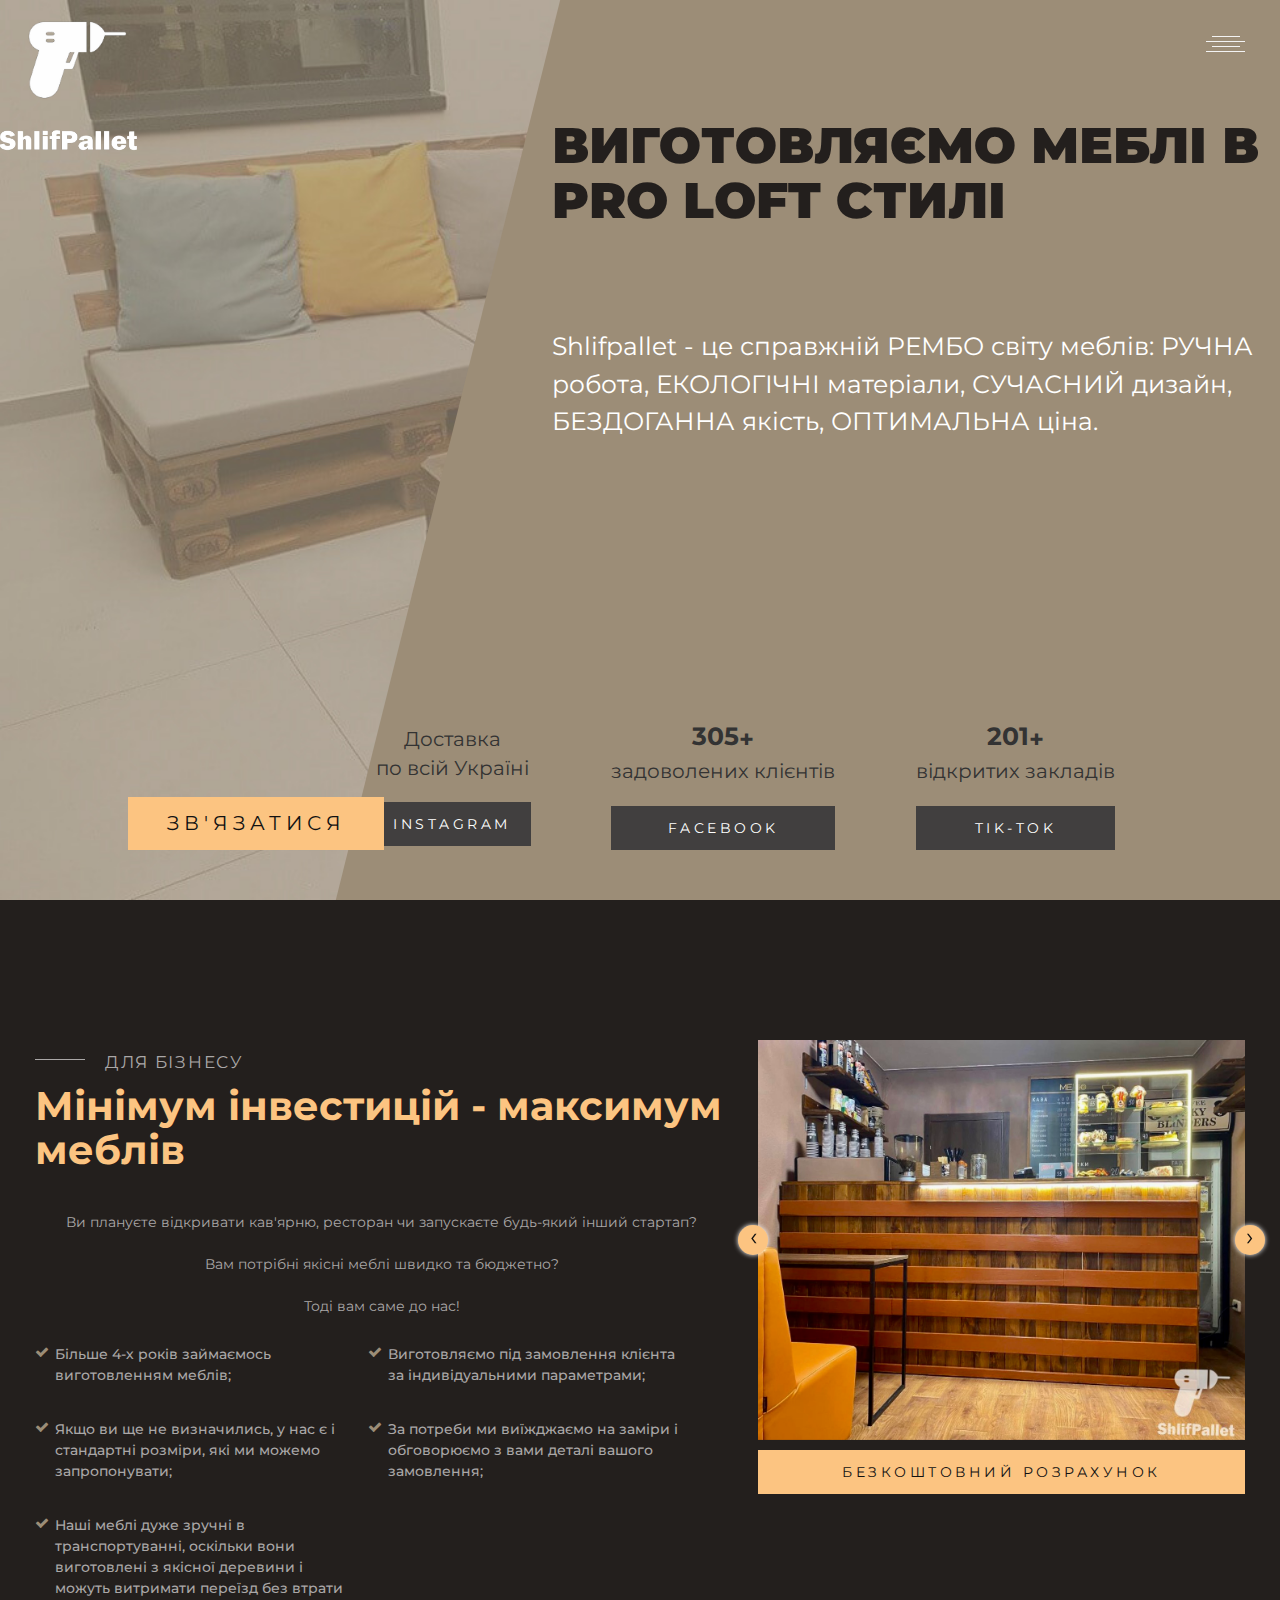
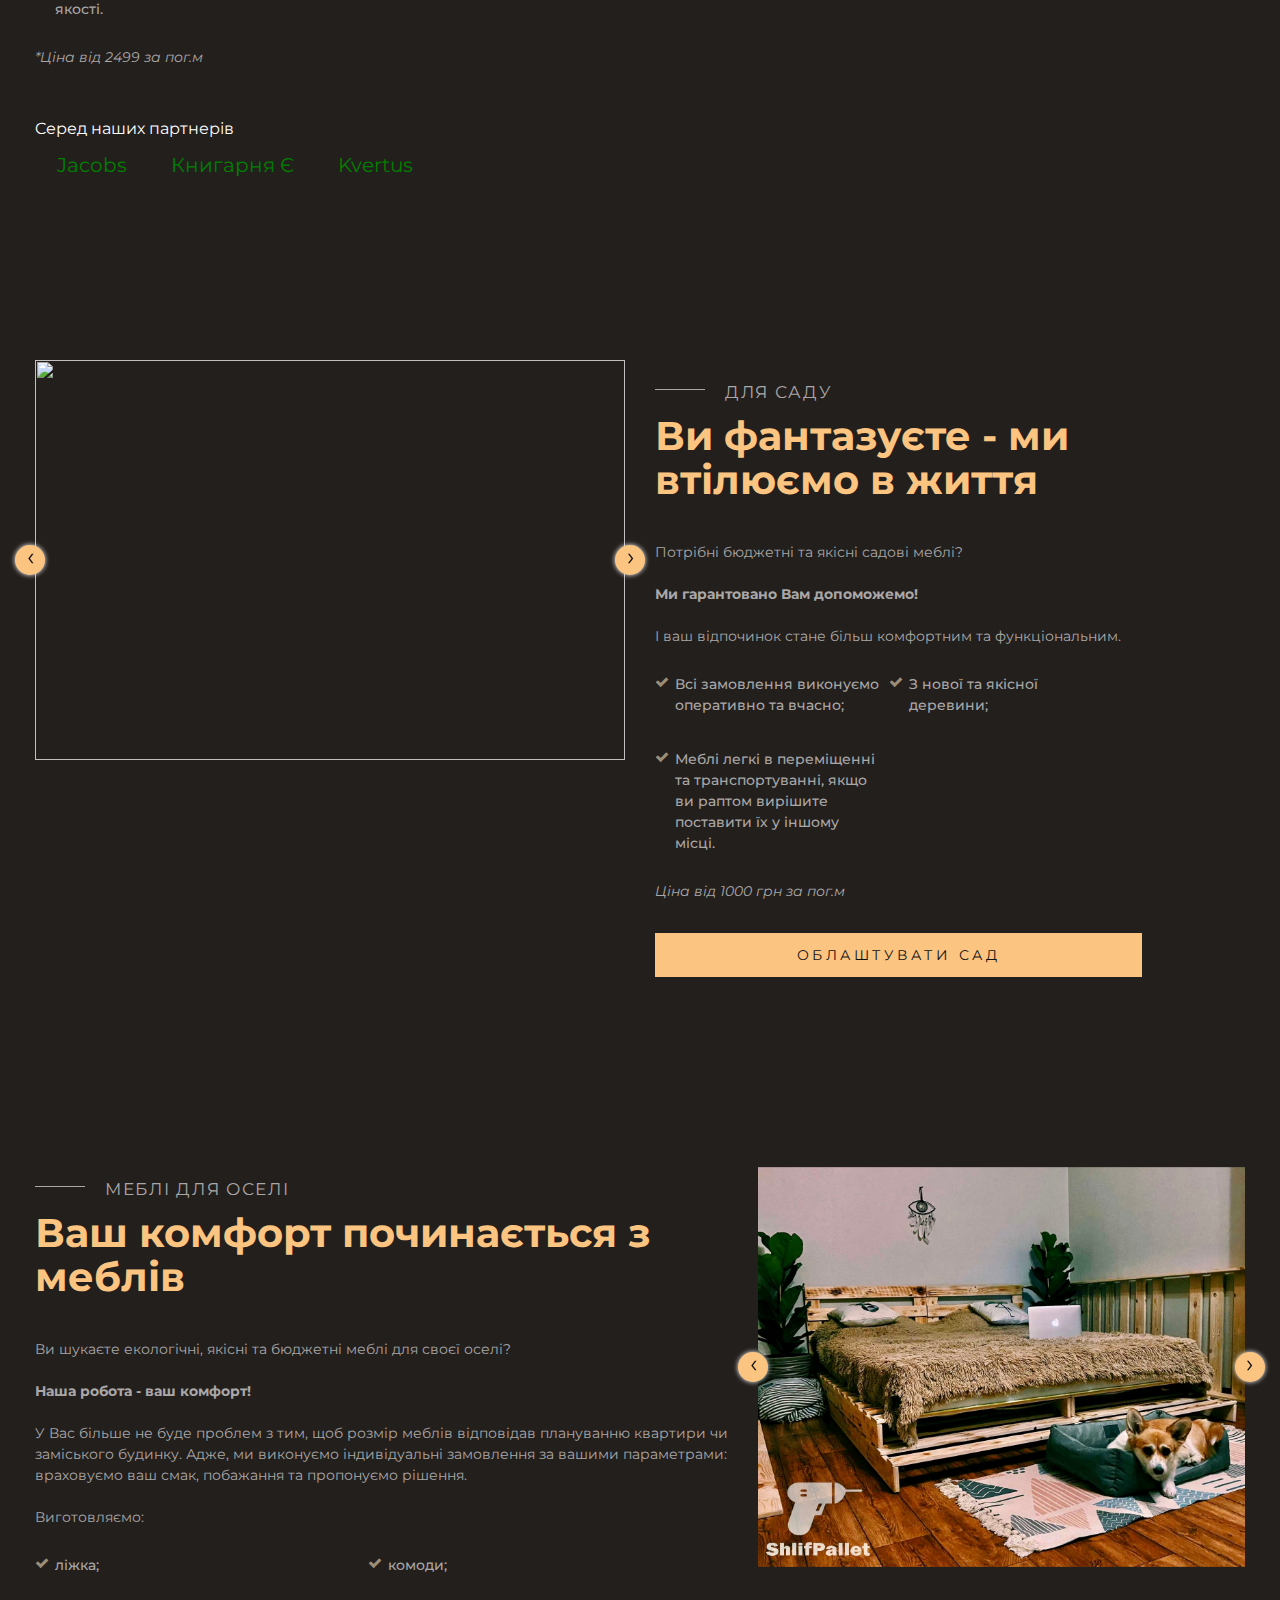
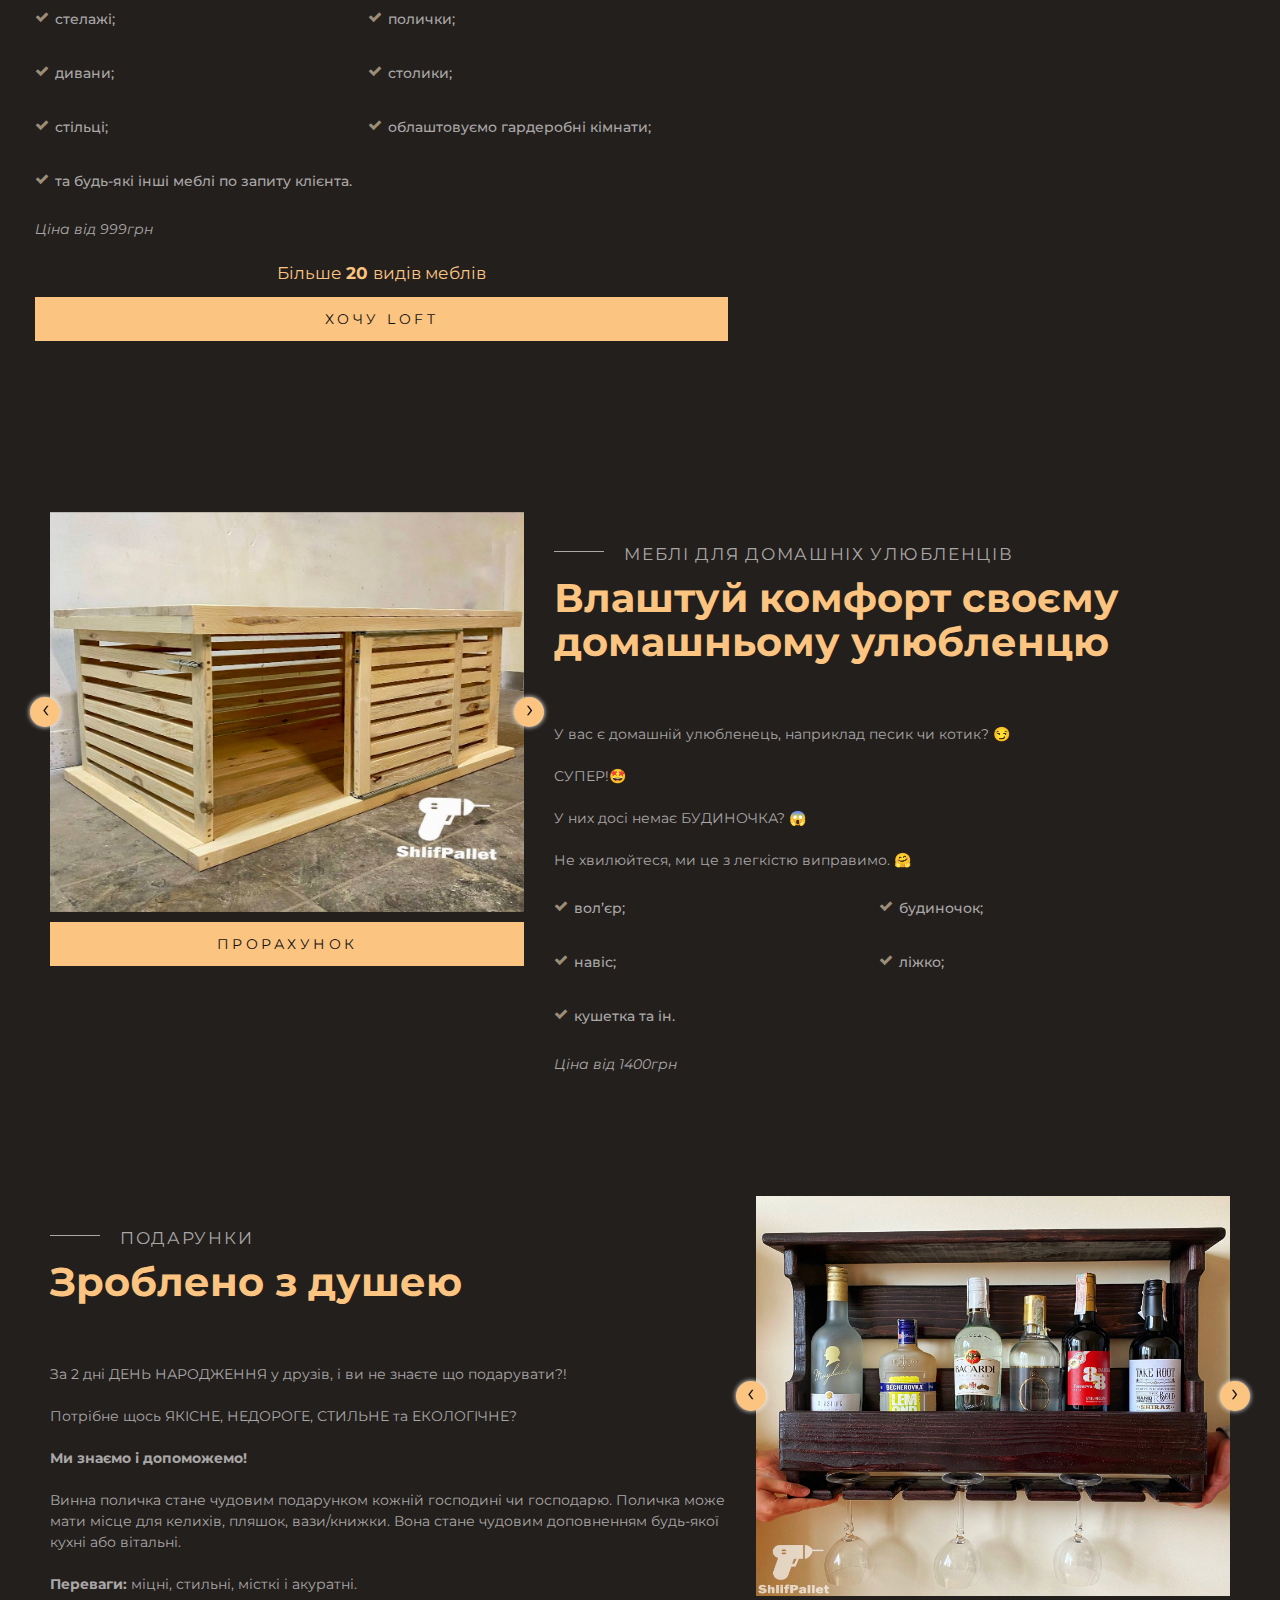
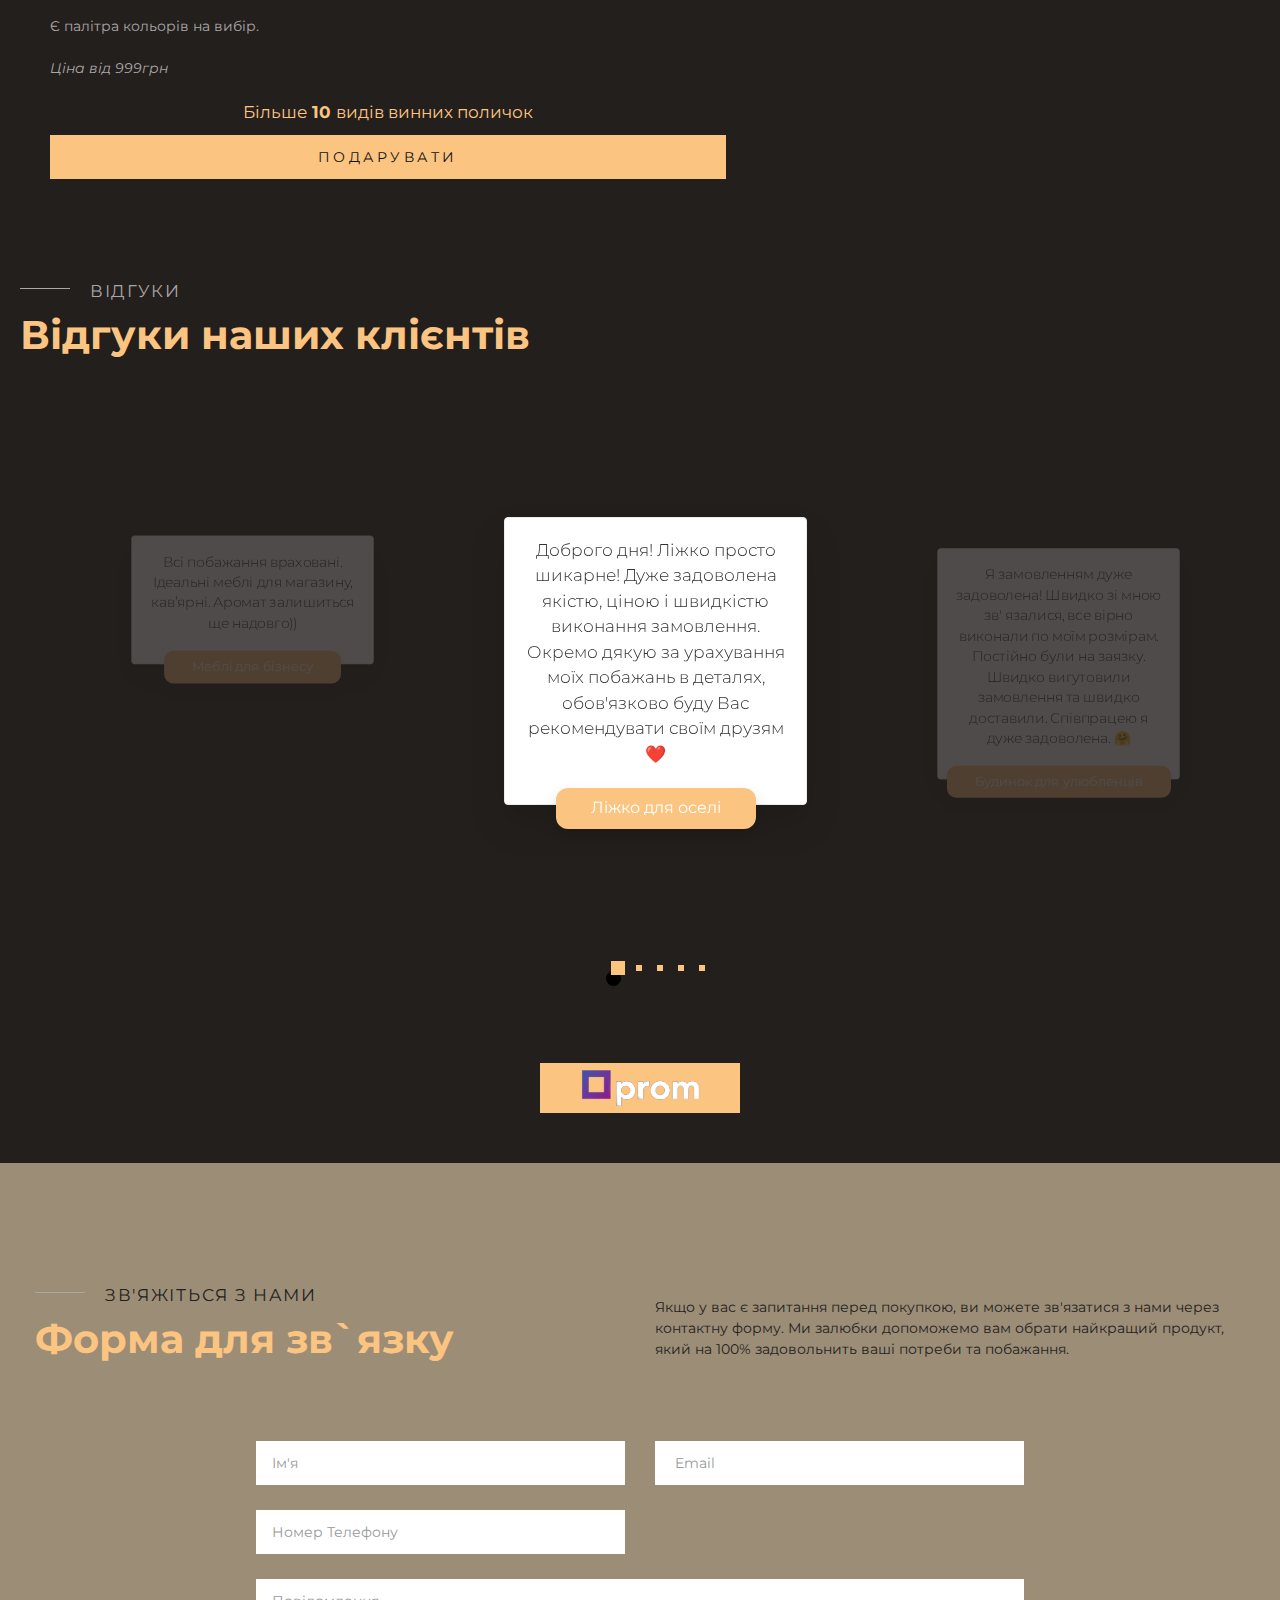
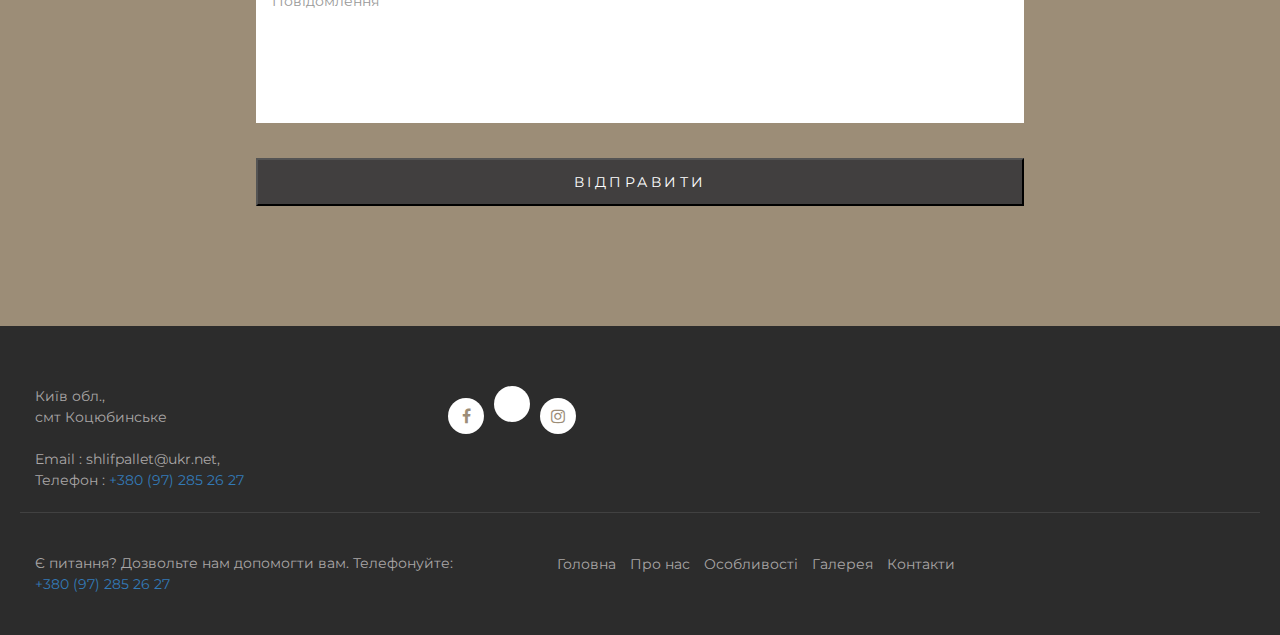
==== commit abda592a: "asd" ====
--- a/index.htm
+++ b/index.htm
@@ -149,31 +149,32 @@
 
 
 					</div>
-					<div class="btn_wrapper head-btns">
-
-						<div class="head-btn">
-							<p>Доставка <br> по всій Україні</p>
-							<a class="btn-shopnow" href="https://www.instagram.com/shlifpallet/"><ion-icon
-									name="logo-instagram"></ion-icon> Instagram</a>
-						</div>
-						<div class="head-btn">
-							<p>
-								<b> <span id="out">0</span>+</b> <br> задоволених клієнтів
-							</p>
-							<a href="https://www.facebook.com/shlifpallet" class="btn-shopnow "><ion-icon
-									name="logo-facebook"></ion-icon> Facebook</a>
-						</div>
-						<div class="head-btn">
-							<p>
-								<b> <span id="out2">0</span>+</b> <br> відкритих закладів
-							</p>
-							<a class="btn-shopnow" href="https://vm.tiktok.com/ZMYyoMywu/"><ion-icon
-									name="logo-tiktok"></ion-icon> Tik-Tok</a>
-						</div>
-
-					</div>
+					
 					<!-- Header content ends -->
 				</div>
+			</div>
+			<div class="btn_wrapper head-btns">
+
+				<div class="head-btn">
+					<p>Доставка <br> по всій Україні</p>
+					<a class="btn-shopnow" href="https://www.instagram.com/shlifpallet/"><ion-icon
+							name="logo-instagram"></ion-icon> Instagram</a>
+				</div>
+				<div class="head-btn">
+					<p>
+						<b> <span id="out">0</span>+</b> <br> задоволених клієнтів
+					</p>
+					<a href="https://www.facebook.com/shlifpallet" class="btn-shopnow "><ion-icon
+							name="logo-facebook"></ion-icon> Facebook</a>
+				</div>
+				<div class="head-btn">
+					<p>
+						<b> <span id="out2">0</span>+</b> <br> відкритих закладів
+					</p>
+					<a class="btn-shopnow" href="https://vm.tiktok.com/ZMYyoMywu/"><ion-icon
+							name="logo-tiktok"></ion-icon> Tik-Tok</a>
+				</div>
+
 			</div>
 			<div class="btn_wrapper_head down_link ">
 				<a class="btn-shopnow color-b" href="#contact"> <ion-icon name="call-outline"></ion-icon> Зв'язатися</a>
@@ -1350,7 +1351,7 @@
 			let t = Math.round(time / (num / step));
 			let interval = setInterval(() => {
 				n = n + step;
-				if (n == num) {
+				if (n === num || n >= num) {
 					clearInterval(interval);
 				}
 				e.innerHTML = n;
@@ -1362,7 +1363,7 @@
 			let t = Math.round(time / (num / step));
 			let interval = setInterval(() => {
 				n = n + step;
-				if (n == num) {
+				if (n === num || n >= num) {
 					clearInterval(interval);
 				}
 				e.innerHTML = n;
--- a/css/custom.css
+++ b/css/custom.css
@@ -1258,9 +1258,22 @@
 	text-align: center;
 	background-color: #fcc481;
 }
+.head-btns{
+  position: absolute;
+  bottom: 50px;
+  max-width: 812px;
+  z-index: 2;
+  right: 130px;
+
+}
 @media (max-width: 762px) {
   #customers-testimonials .item {
     padding: 0;
+  }
+  .head-btns{
+    position: relative;
+    right: 0;
+    bottom: 0;
   }
   .row-reverse {
     display: flex;
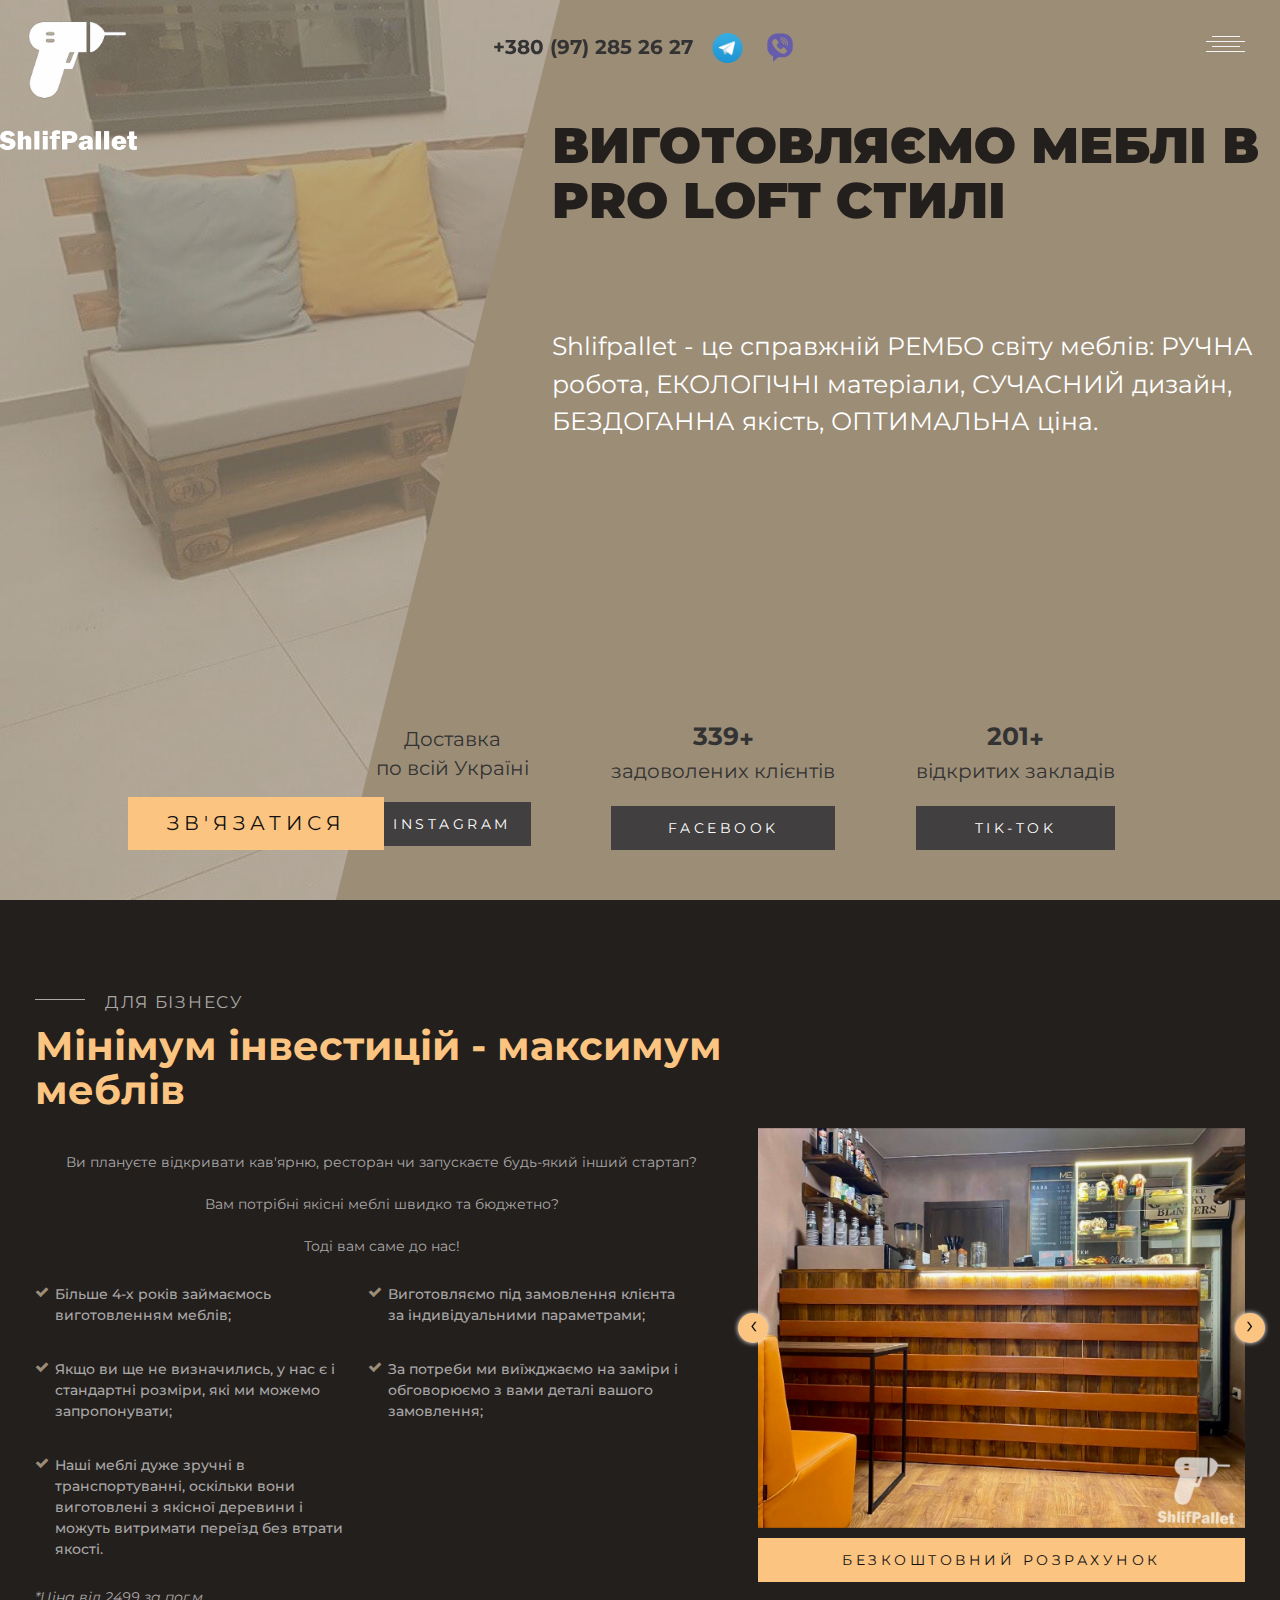
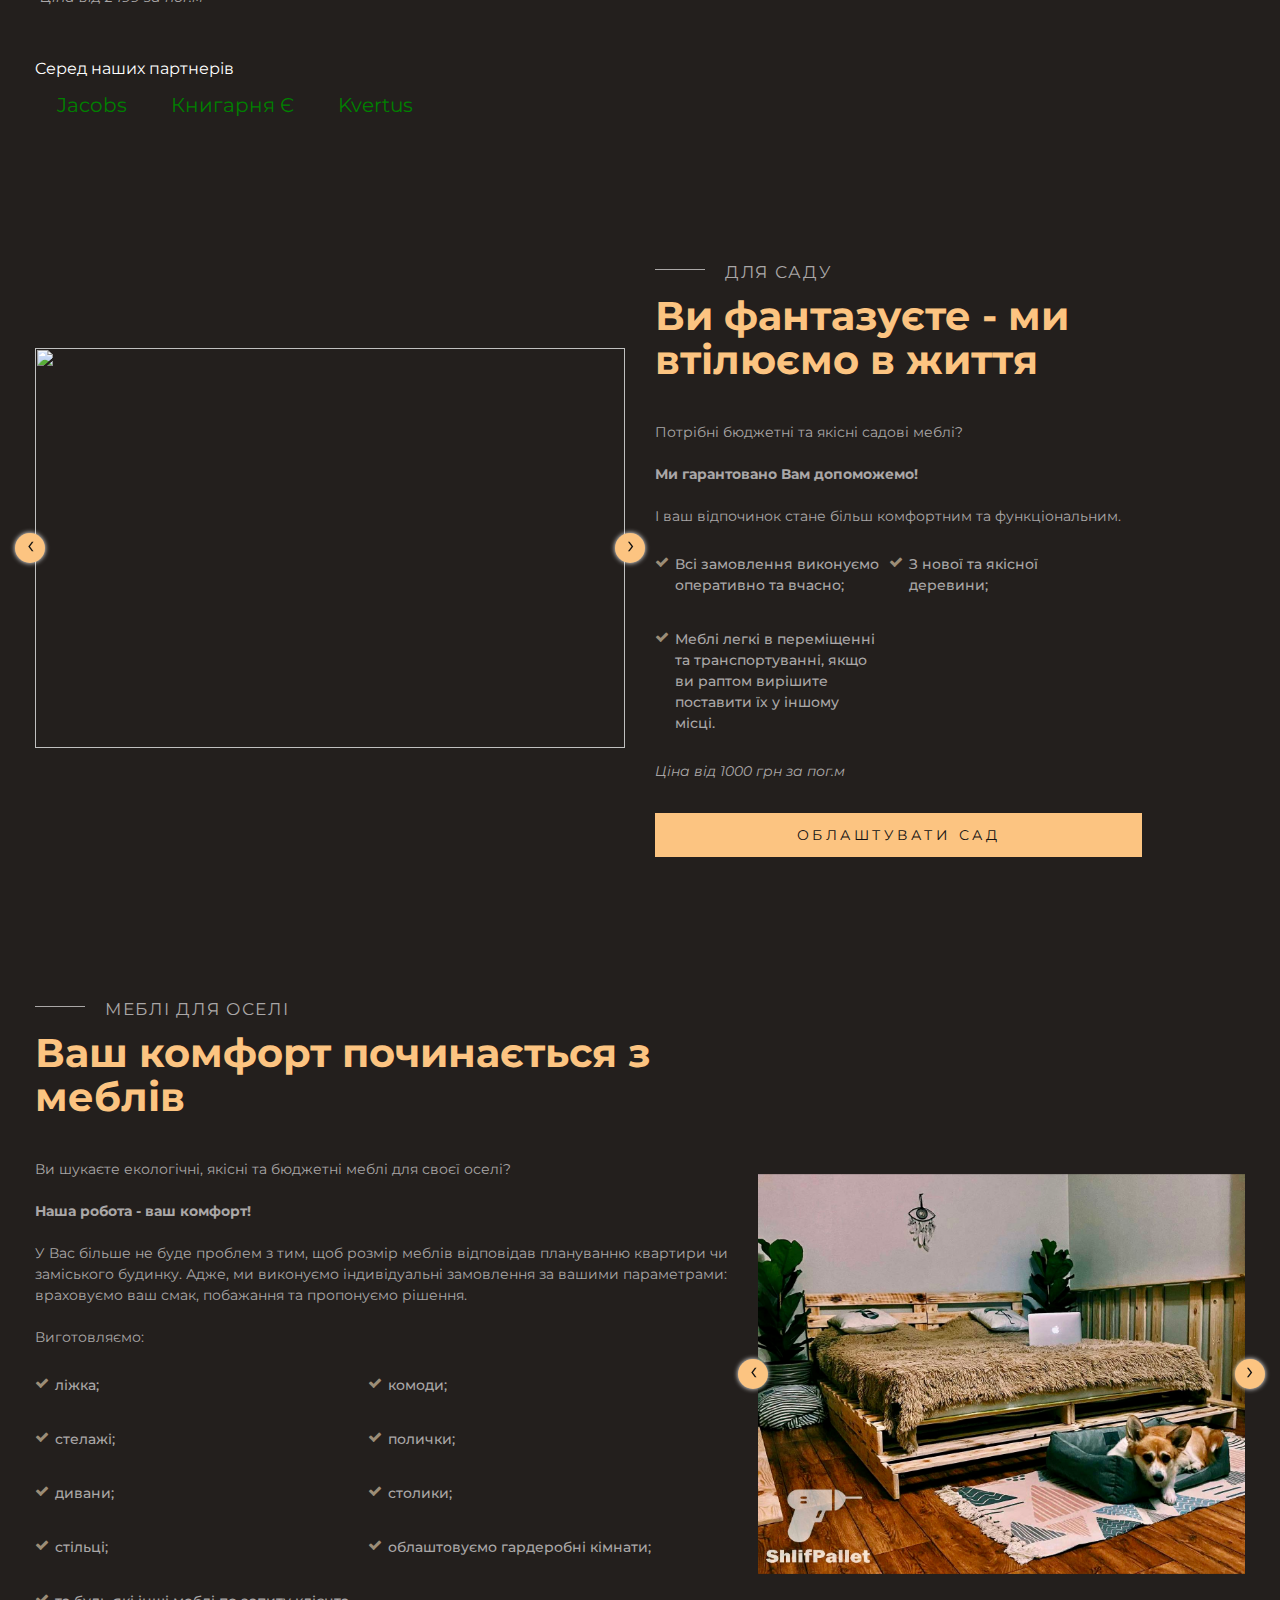
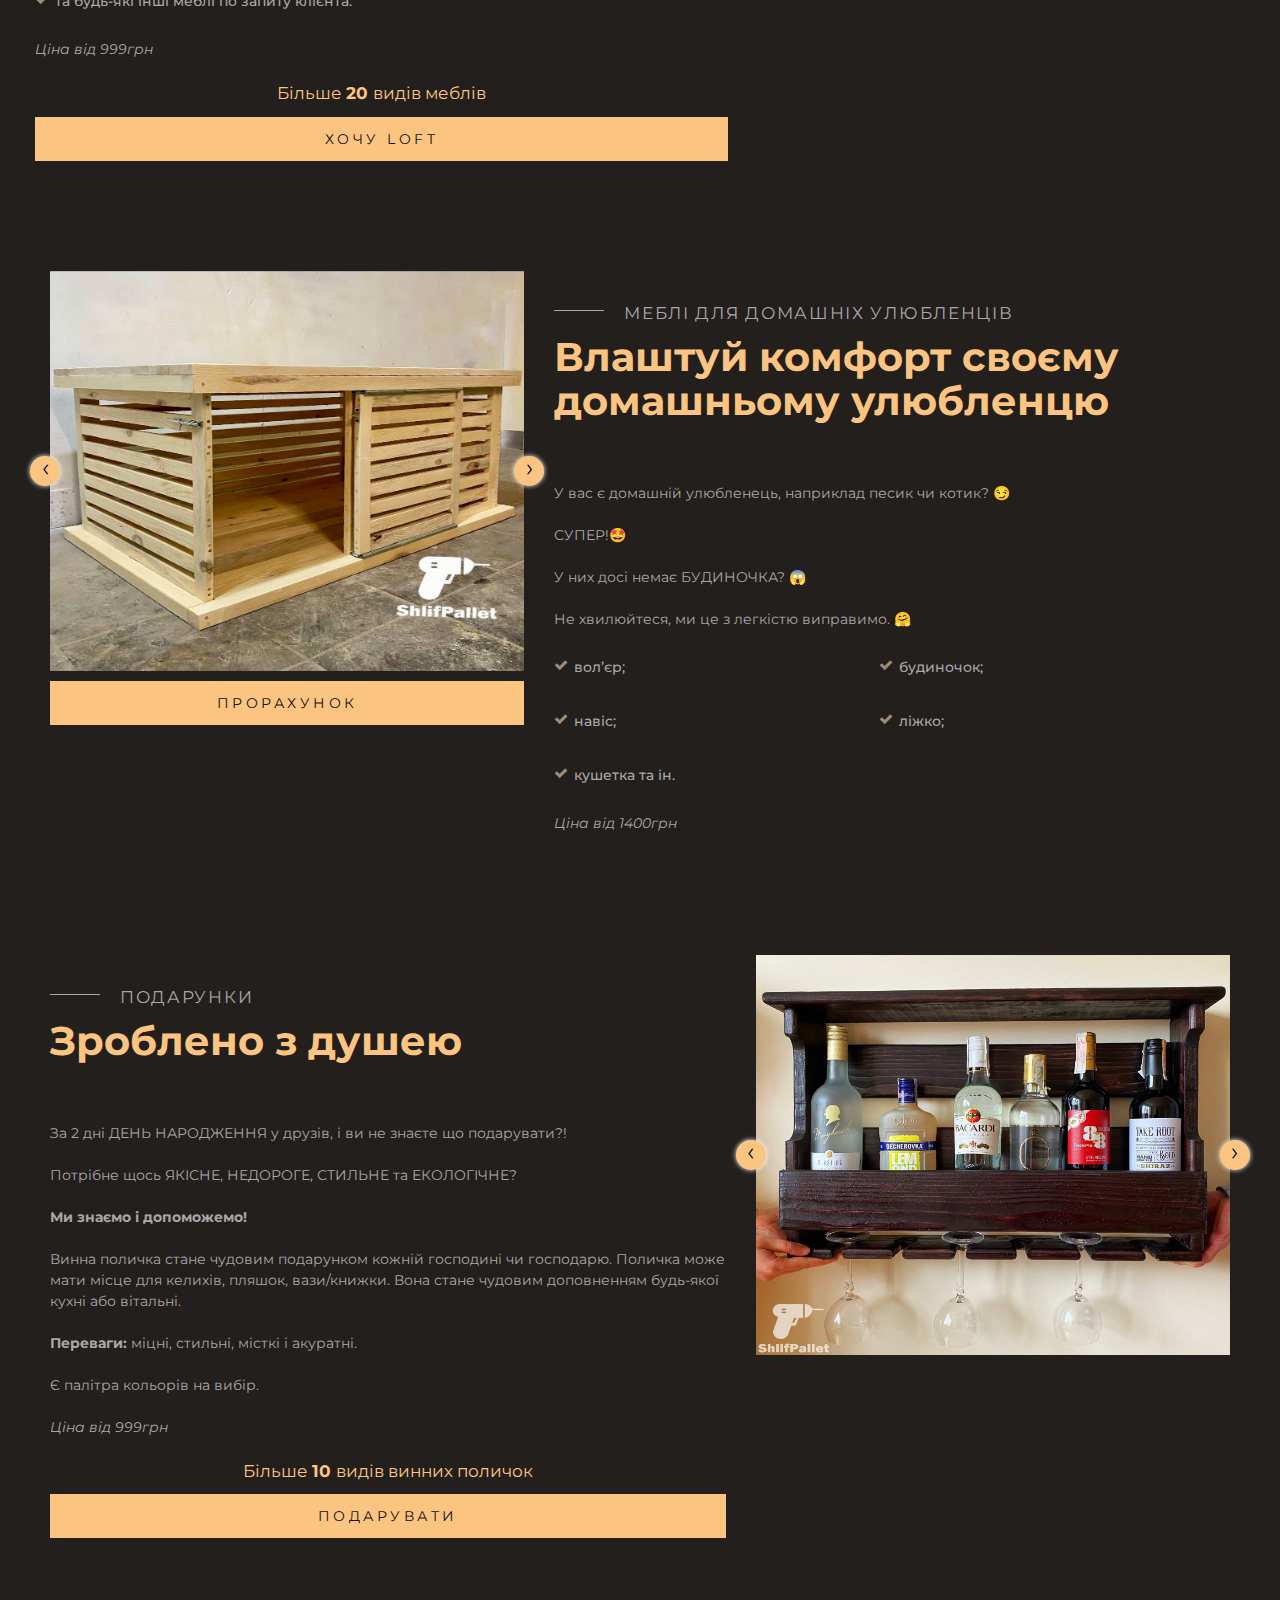
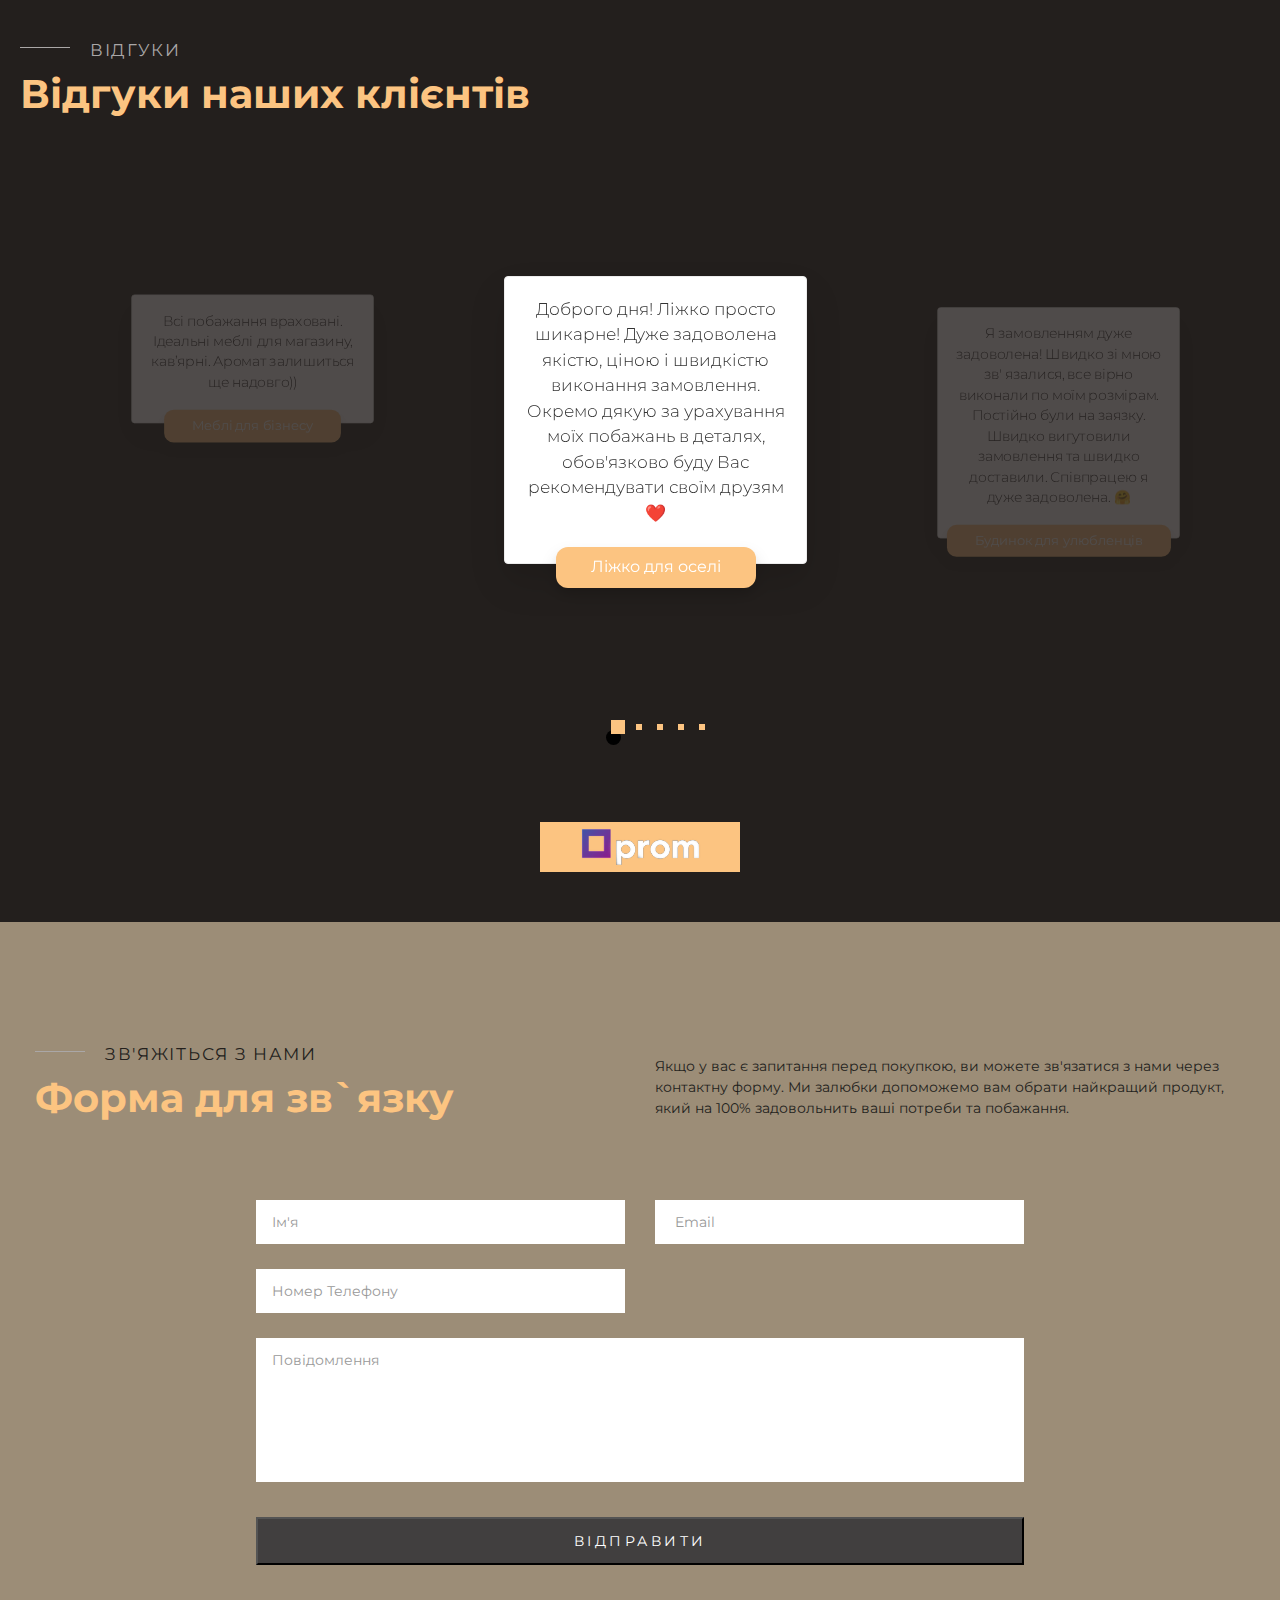
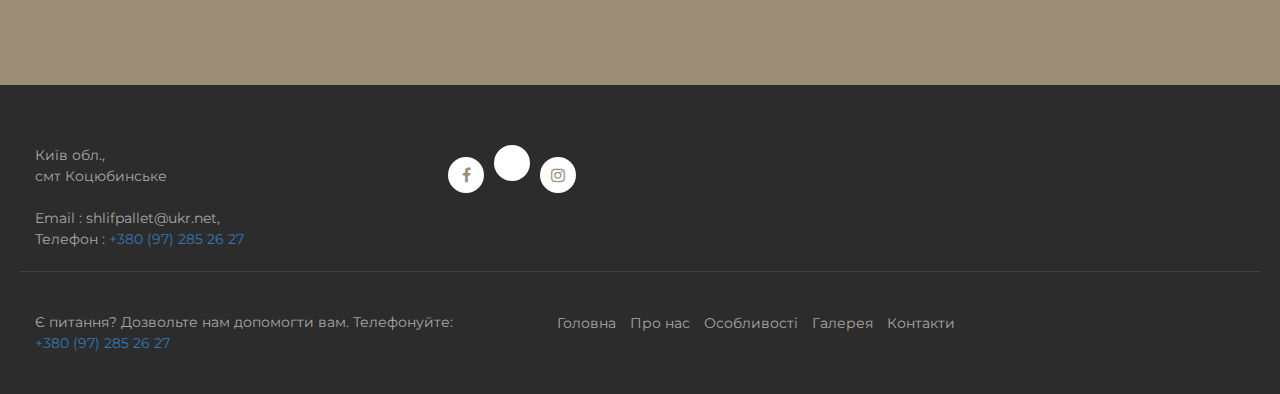
==== commit 7c3377fc: "asd" ====
--- a/index.htm
+++ b/index.htm
@@ -76,9 +76,42 @@
 					<p class="logo_text_wrapper"> <a class="navbar-brand logo_text_link" href="#"><img
 								src="./logo_text.png" class="logo_text" alt=""></a></p>
 
+					<div class="header-conatcts">
+						<p>
+							<ion-icon name="call-outline"></ion-icon>
+							+380 (97) 285 26 27
+						</p>
+						<p>
+							<a href="#">
+								<img src="./images/tg.webp" style="max-width: 30px;" alt="">
+							</a>
+						</p>
+						<p>
+							<a href="#">
+								<img src="./images/viber.png" style="max-width: 35px;" alt="">
+							</a>
+						</p>
+					</div>
 				</div>
 			</div>
+
 			<style>
+				.header-conatcts > p{
+					display: flex;
+					align-items: center;
+					column-gap: 10px;
+				}
+				.header-conatcts{
+					position: absolute;
+					top: 30px;
+					font-size: 20px;
+					left: 50%;
+					transform: translate(-50%, 0);
+					font-weight: bold;
+					display: flex;
+					align-items: center;
+					column-gap: 20px;
+				}
 				nav>.container>.navbar-header>.logo_text_wrapper {
 					margin-left: -35px;
 					margin-top: -70px;
@@ -113,18 +146,18 @@
 			<div class="side">
 				<a href="#" class="close-side"><i class="fa fa-times"></i></a>
 				<div class="side-logo">
-					<img src="./logo.jpg" alt="" />
+					<img src="./logo2.png" alt="" />
 				</div>
 
 				<div class="widget">
 					<ul class="link">
 						<li class="active scroll"><a href="#home"><i class="fa fa-home"></i> Головна</a></li>
-						<li class="scroll"><a href="#business"><i class="fa fa-heart"></i> Для Бізнесу</a></li>
-						<li class="scroll"><a href="#garden"><i class="fa fa-user"></i> Для Саду</a></li>
+						<li class="scroll"><a href="#business"><i class="fa fa-solid fa-briefcase"></i> Для Бізнесу</a></li>
+						<li class="scroll"><a href="#garden"><i class="fa fa-solid fa-tree"></i> Для Саду</a></li>
 						<li class="scroll"><a href="#house"><i class="fa fa-home"></i> Для оселі</a></li>
-						<li class="scroll"><a href="#pets"><i class="fa fa-comments"></i> Для Тварин</a></li>
-						<li class="scroll"><a href="#presents"><i class="fa fa-file-image-o"></i> Подарунки</a></li>
-						<li class="scroll"><a href="#testimonials"><i class="fa fa-file-image-o"></i> Відгуки</a></li>
+						<li class="scroll"><a href="#pets"><i class="fa fa-solid fa-paw"></i> Для Тварин</a></li>
+						<li class="scroll"><a href="#presents"><i class="fa fa-solid fa-gift"></i> Подарунки</a></li>
+						<li class="scroll"><a href="#testimonials"><i class="fa fa-regular fa-comment"></i> Відгуки</a></li>
 						<li class="scroll"><a href="#contact"><i class="fa fa-Телефон"></i> Контакти</a></li>
 					</ul>
 				</div>
@@ -149,7 +182,7 @@
 
 
 					</div>
-					
+
 					<!-- Header content ends -->
 				</div>
 			</div>
@@ -187,7 +220,7 @@
 	<!-- Banner Section Ends -->
 	<section class="features" id="business">
 		<div class="container">
-			<div class="row">
+			<div class="row row-flex">
 
 
 				<!-- Feature content start -->
@@ -348,7 +381,7 @@
 	<!-- About us section starts -->
 	<section class="aboutus" id="garden">
 		<div class="container">
-			<div class="row row-reverse">
+			<div class="row row-reverse row-flex">
 				<div class="col-md-6  col-sm-3 col-xs-6">
 					<div class="about-image wow fadeInRight" data-wow-delay="0.2s">
 						<!-- <img src="images/works/small/3.jpg" alt="" /> -->
@@ -483,7 +516,7 @@
 
 	<section class="features" id="house">
 		<div class="container">
-			<div class="row row-reverse">
+			<div class="row row-reverse row-flex">
 				<!-- Feature image start -->
 				<div class="col-md-7 col-sm-6">
 					<div class="section-title">
@@ -646,14 +679,9 @@
 	<!-- Design Showcase section starts -->
 	<section class="design-showcase" id="pets">
 		<div class="container">
-			<div class="row">
-				<div class="col-md-5">
-
-				</div>
-
-			</div>
-
-			<div class="row">
+			
+
+			<div class="row row-flex">
 				<div class="col-md-12">
 					<div class="col-md-5 col-sm-6">
 						<!-- Showcase slide start -->
@@ -742,7 +770,7 @@
 	</section>
 	<section class="design-showcase" id="presents">
 		<div class="container">
-			<div class="row">
+			<div class="row row-flex">
 				<div class="col-md-12">
 					<div class="col-md-7 col-sm-6">
 						<div class="section-title">
--- a/css/custom.css
+++ b/css/custom.css
@@ -335,6 +335,10 @@
   position: relative;
   z-index: 1;
 }
+.row-flex{
+  display: flex;
+  align-items: center;
+}
 
 .header-content h3 {
   font-size: 14px;
@@ -520,7 +524,7 @@
 /************************************/
 
 .features {
-  padding: 120px 0;
+  padding: 60px 0;
 }
 
 .features .section-title {
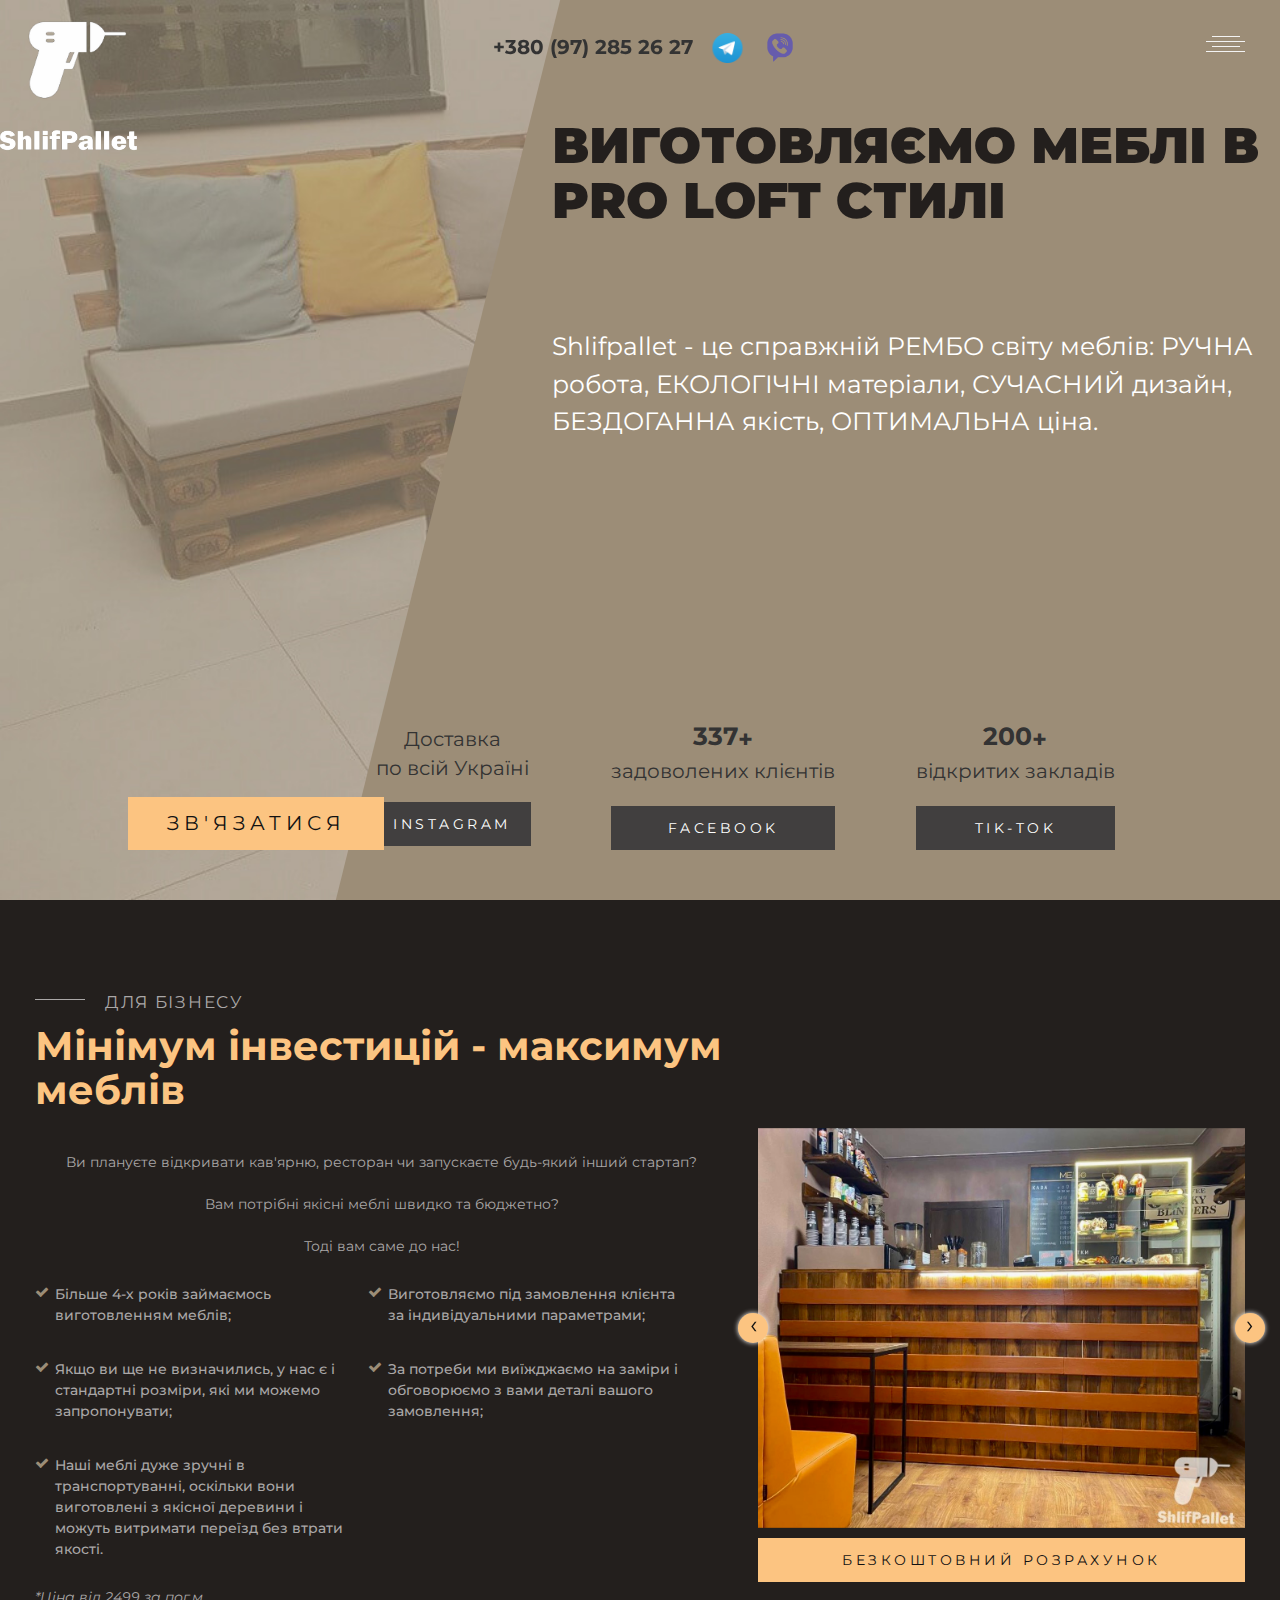
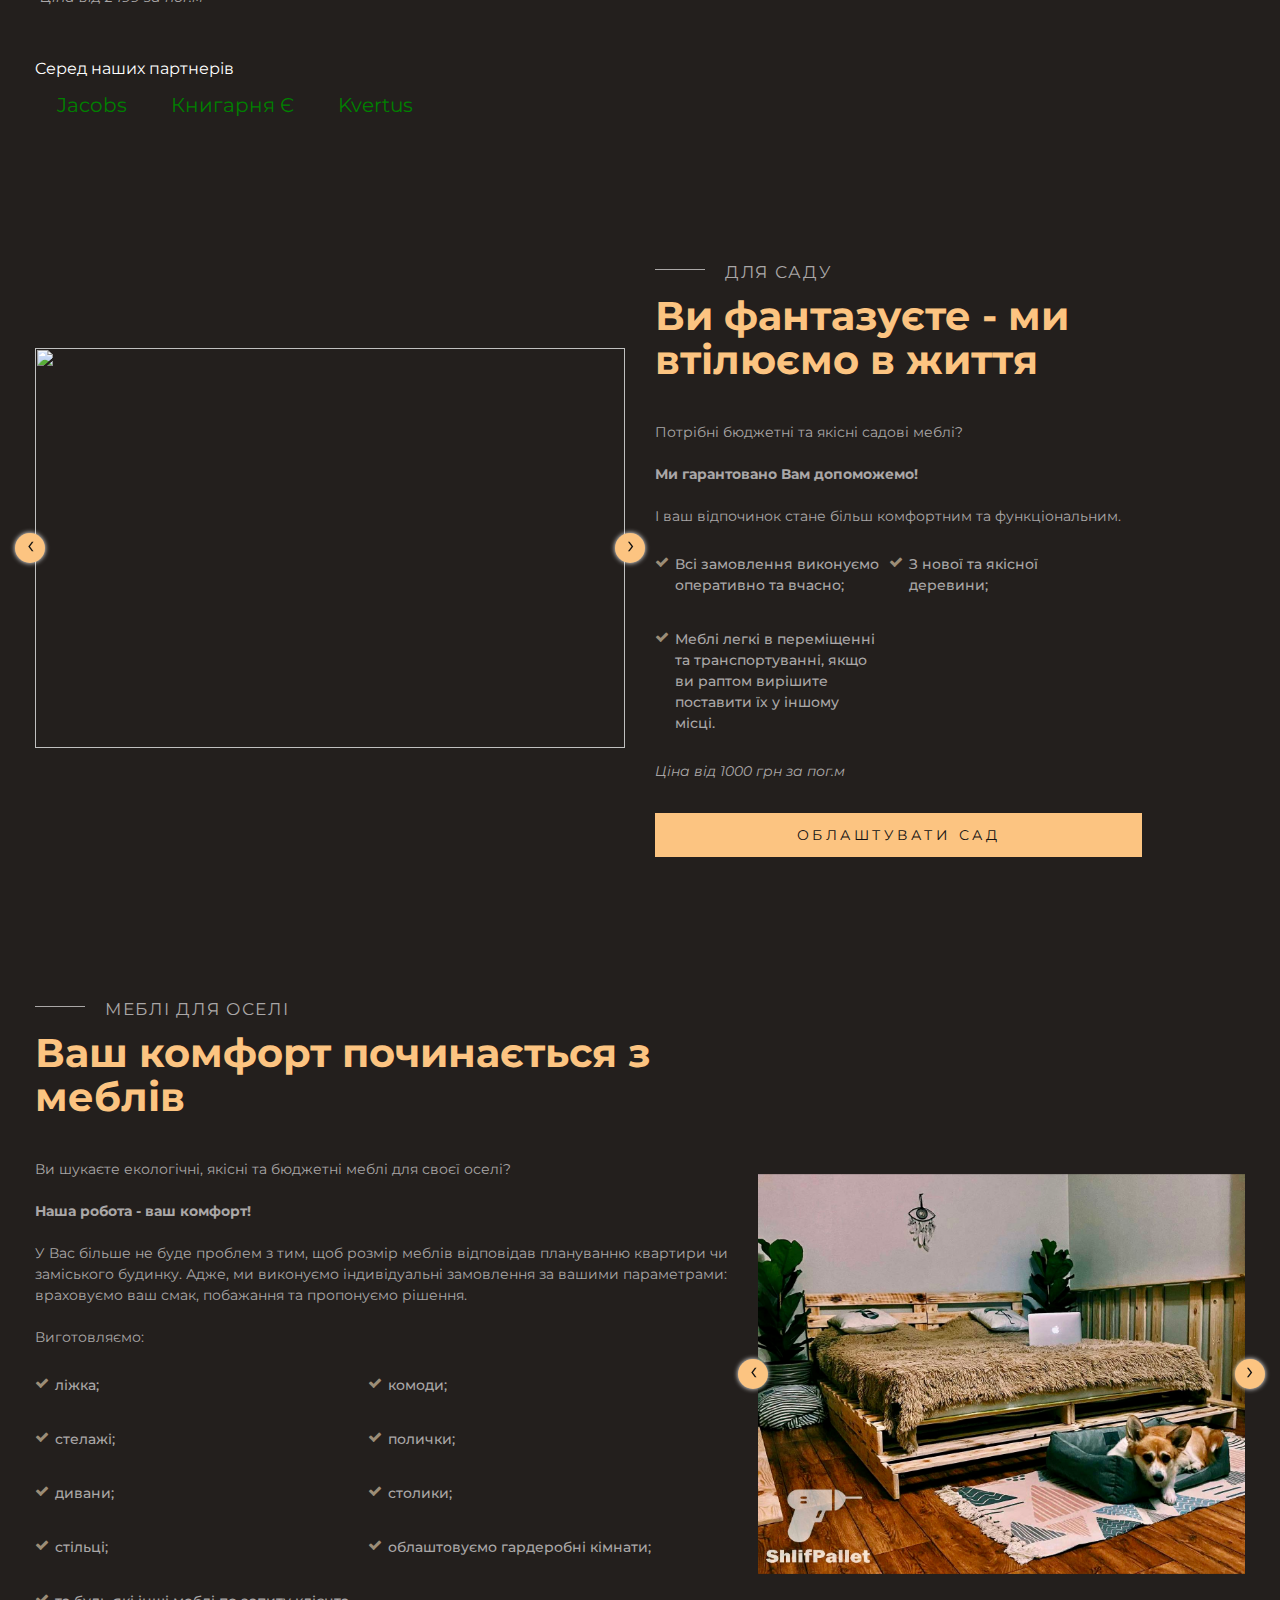
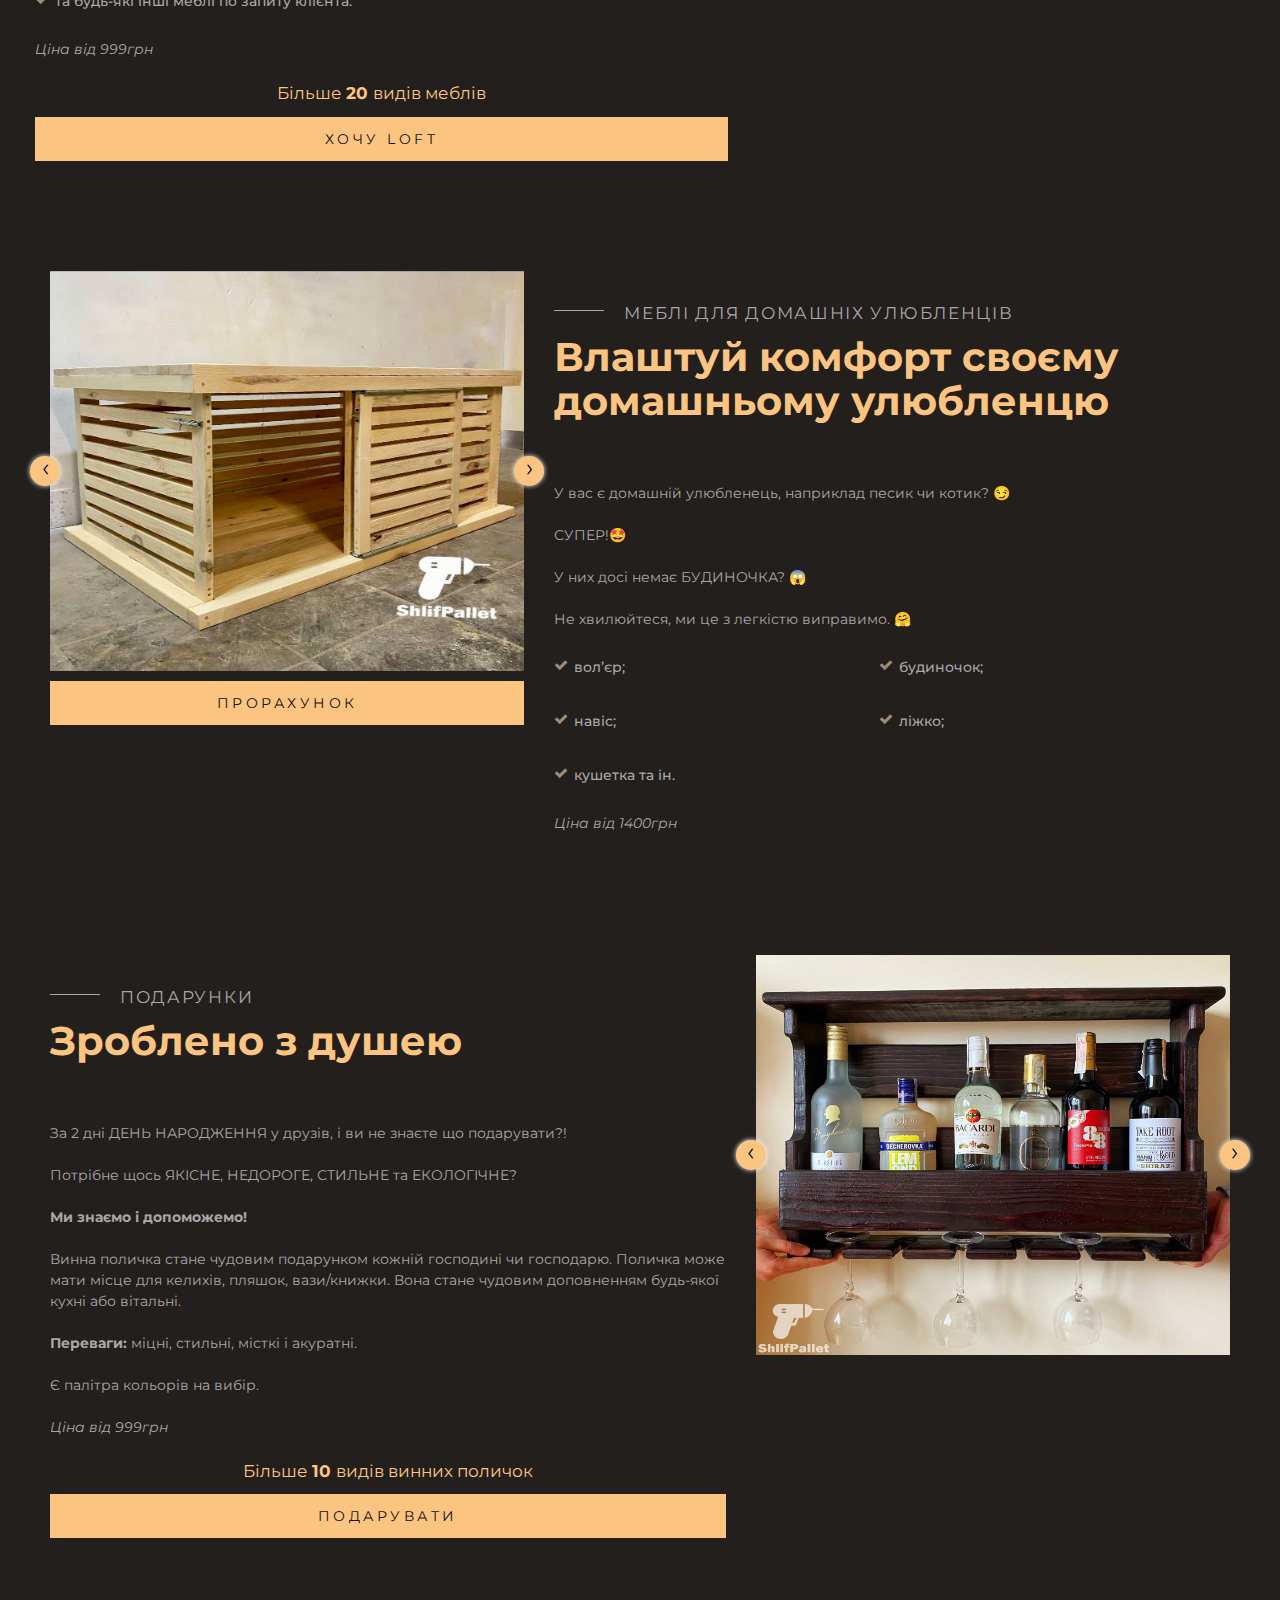
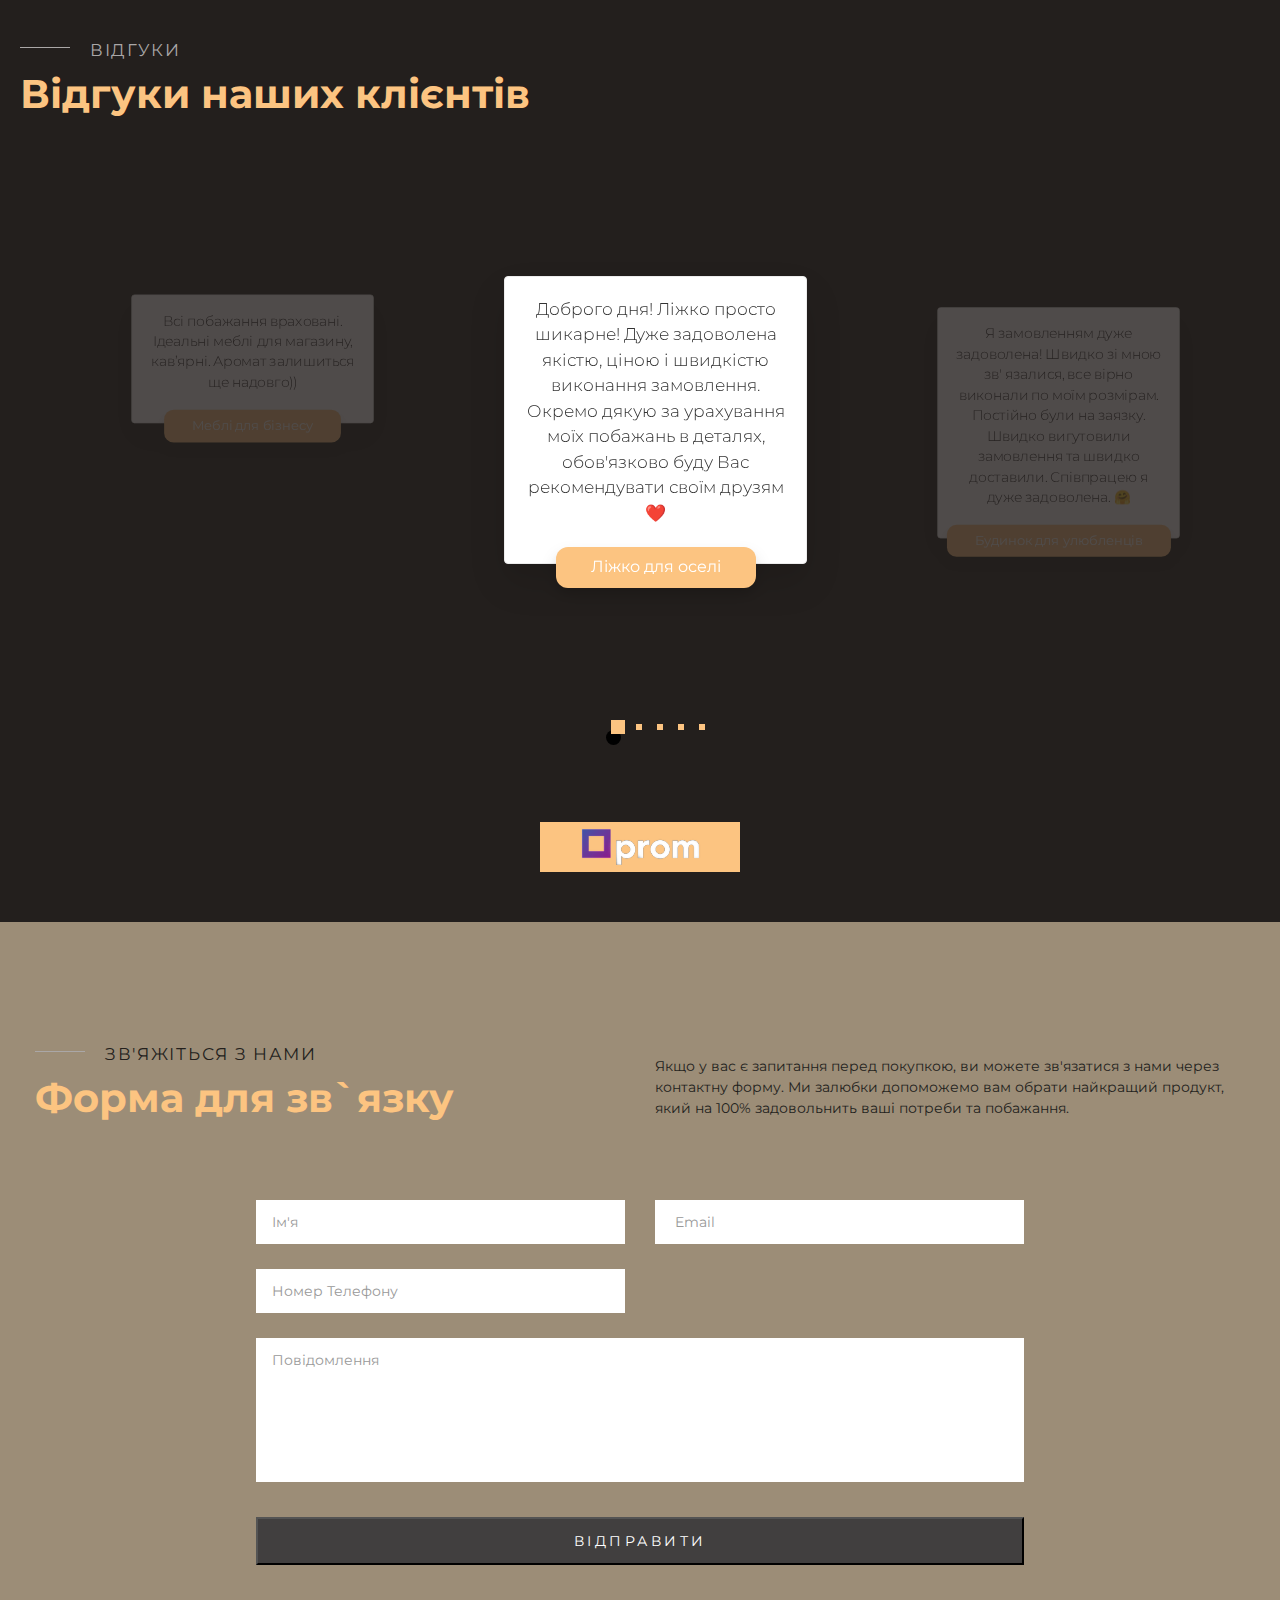
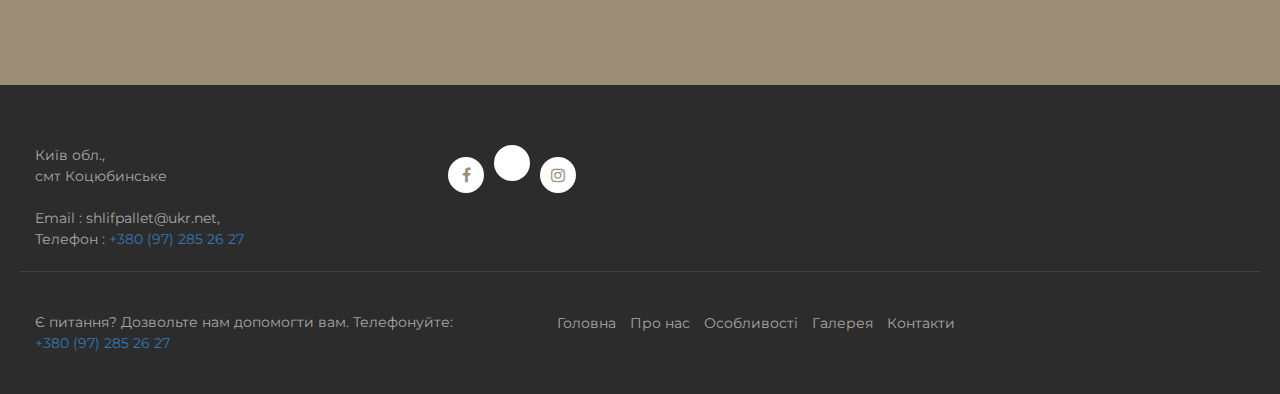
==== commit a9450aa6: "asd" ====
--- a/index.htm
+++ b/index.htm
@@ -141,6 +141,14 @@
 					align-items: center;
 					column-gap: 10px;
 				}
+				@media(max-width:762px){
+					.header-conatcts{
+						display: none;
+					}
+					nav>.container>.navbar-header>.logo_text_wrapper{
+						margin-left: -52px;
+					}
+				}
 			</style>
 			<!-- Start Side Menu -->
 			<div class="side">
@@ -158,7 +166,7 @@
 						<li class="scroll"><a href="#pets"><i class="fa fa-solid fa-paw"></i> Для Тварин</a></li>
 						<li class="scroll"><a href="#presents"><i class="fa fa-solid fa-gift"></i> Подарунки</a></li>
 						<li class="scroll"><a href="#testimonials"><i class="fa fa-regular fa-comment"></i> Відгуки</a></li>
-						<li class="scroll"><a href="#contact"><i class="fa fa-Телефон"></i> Контакти</a></li>
+						<li class="scroll"><a href="#contact"><i class="fa fa-phone"></i> Контакти</a></li>
 					</ul>
 				</div>
 			</div>
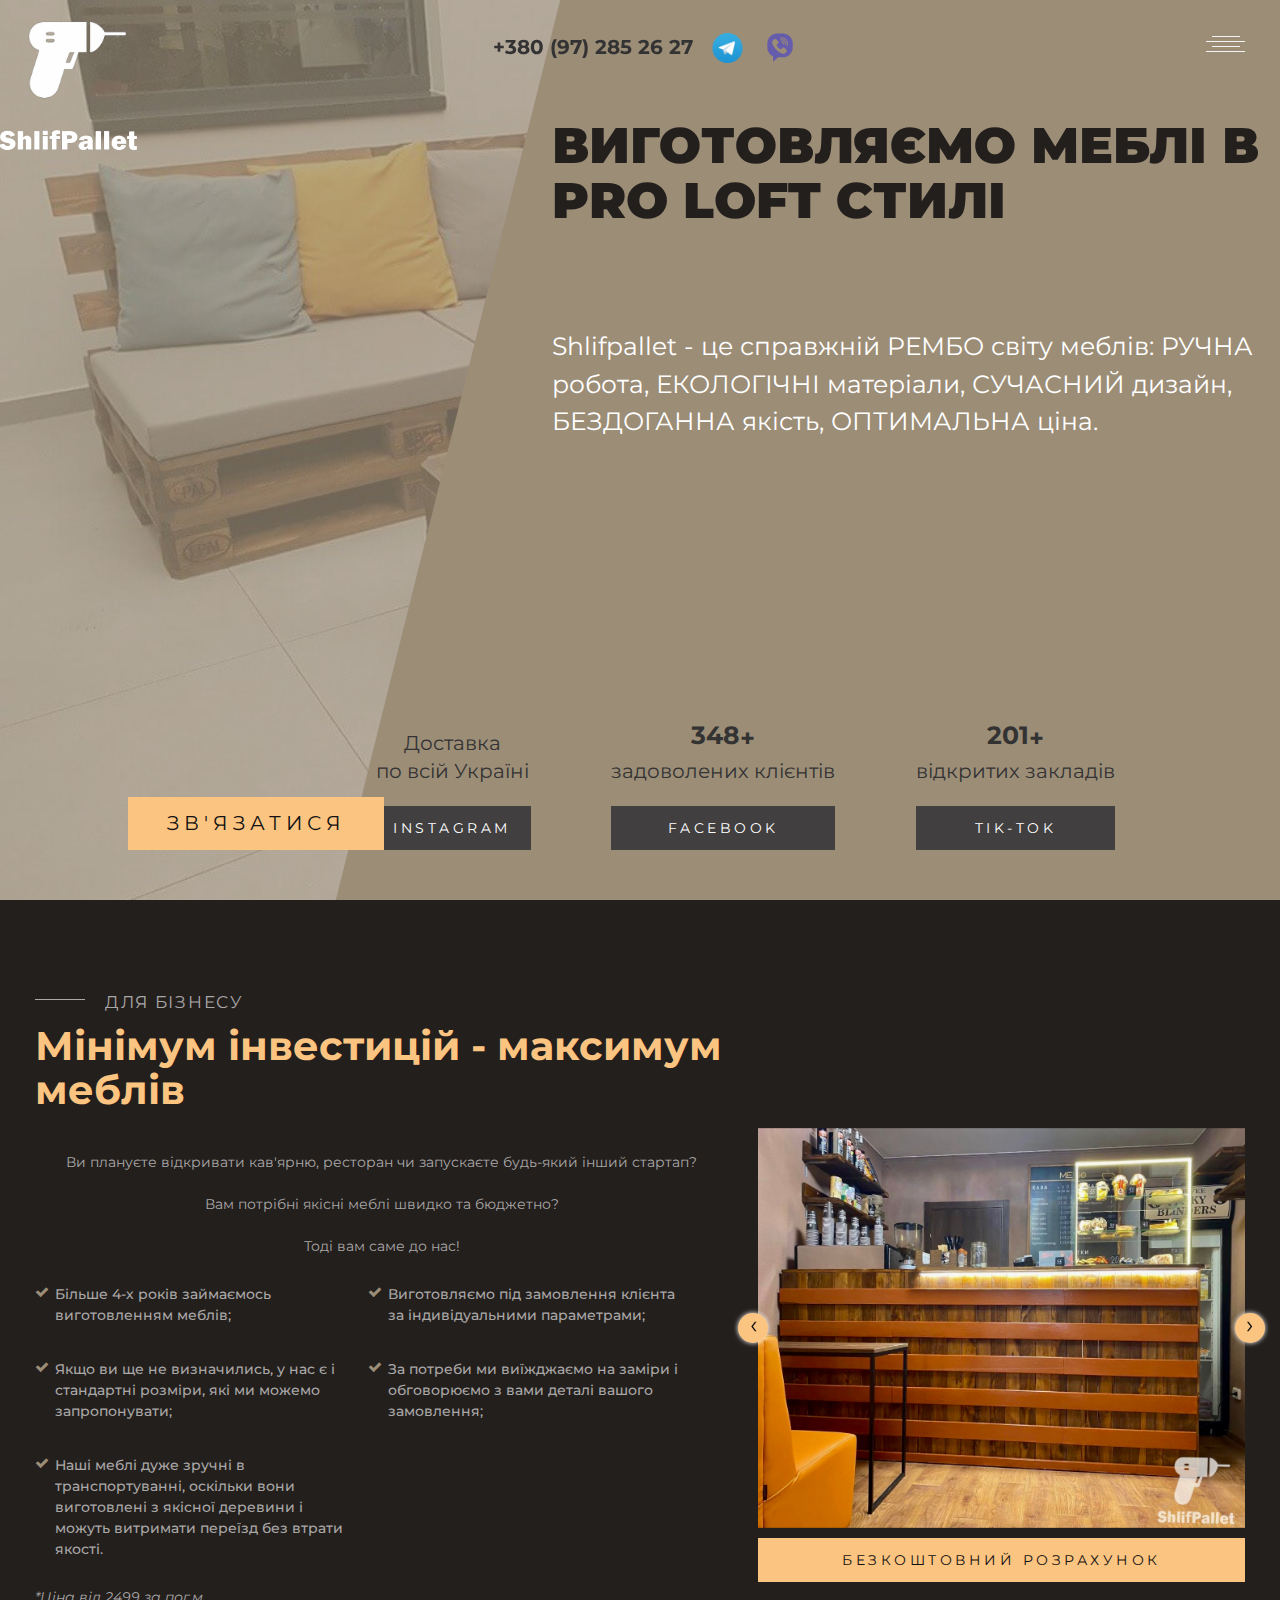
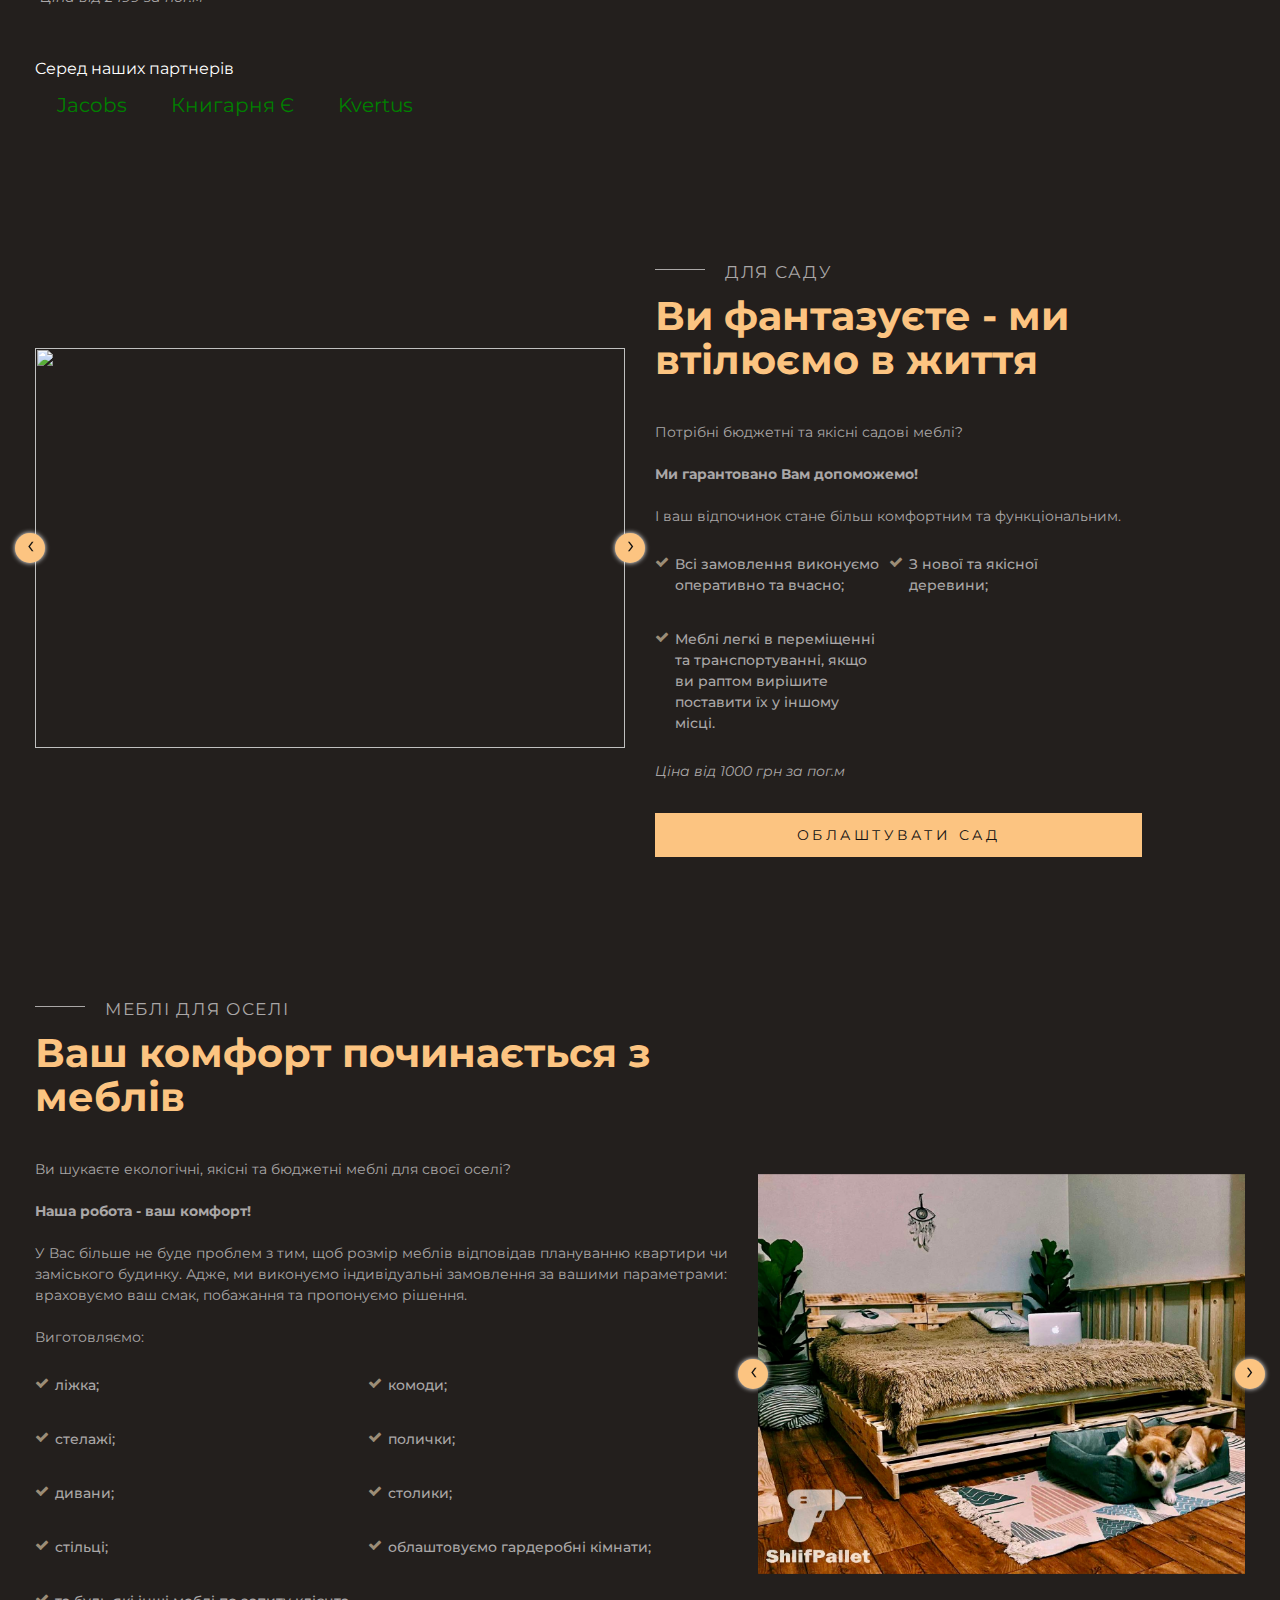
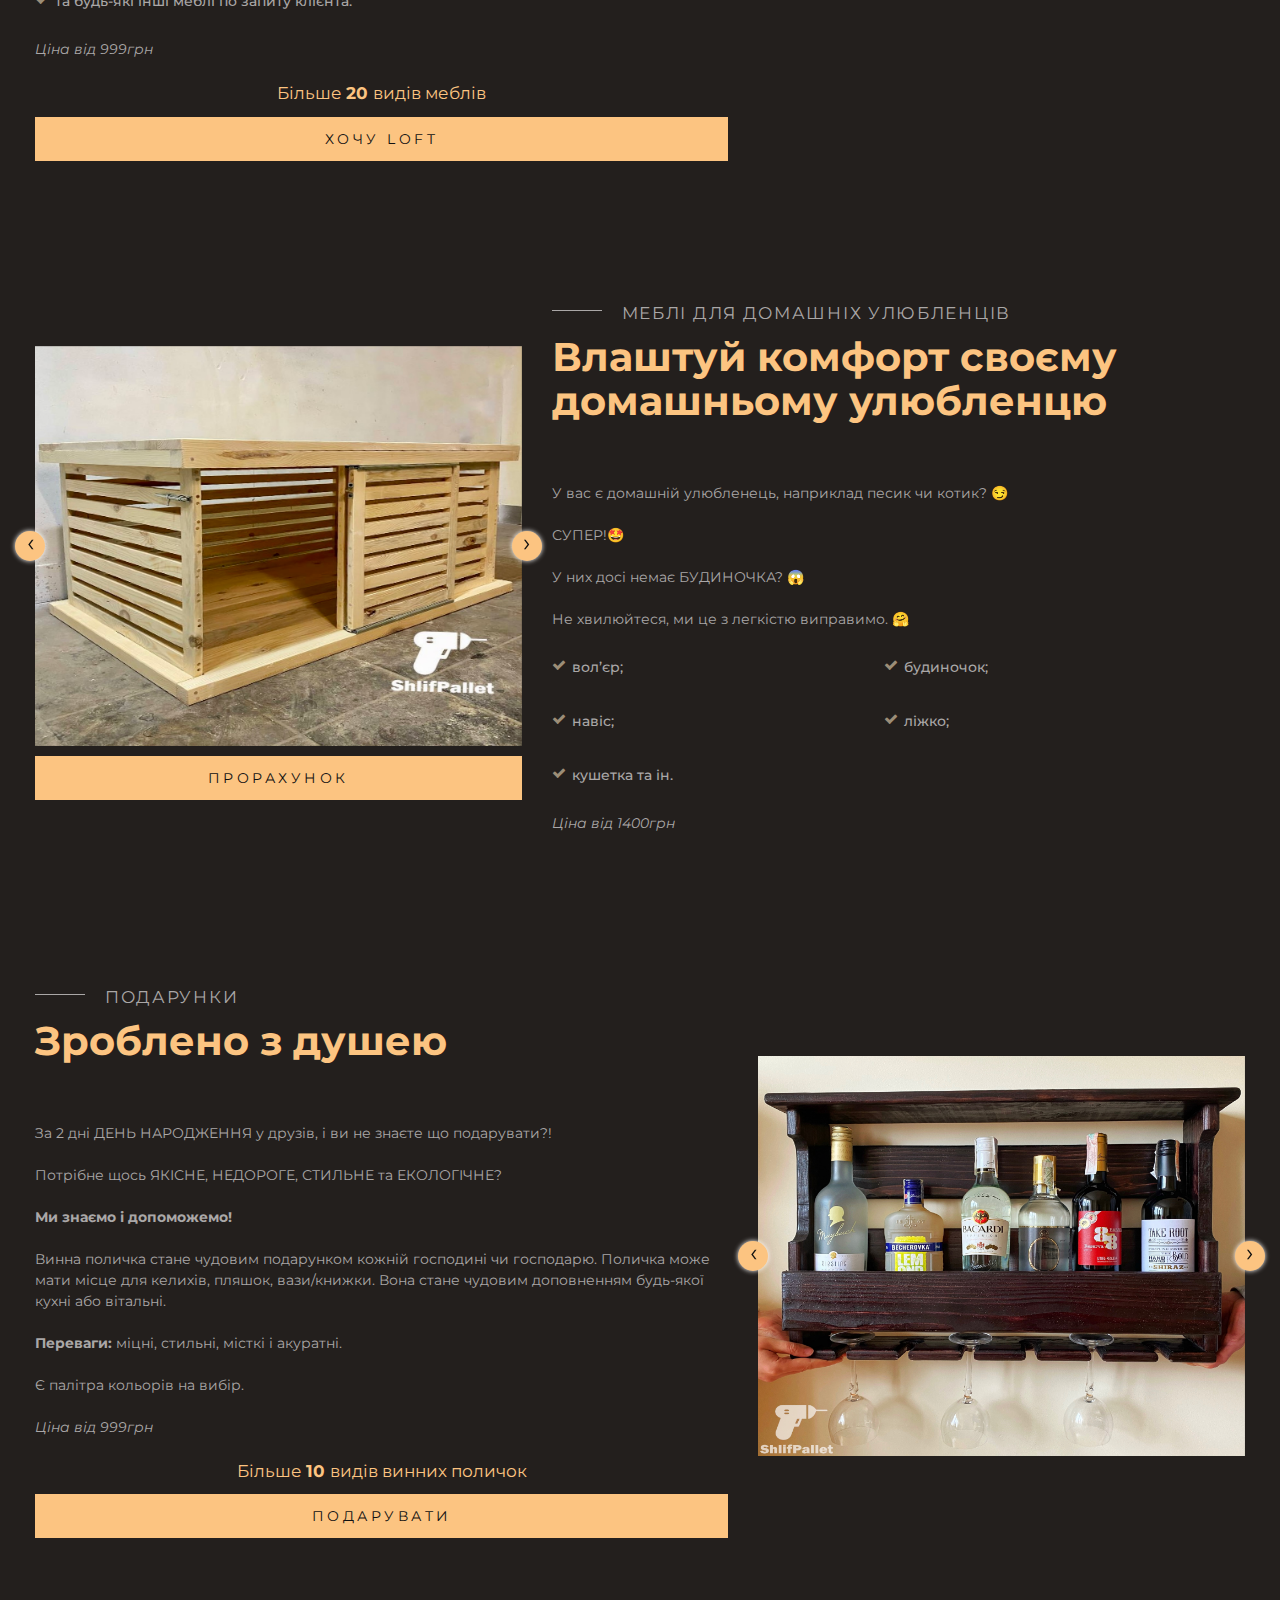
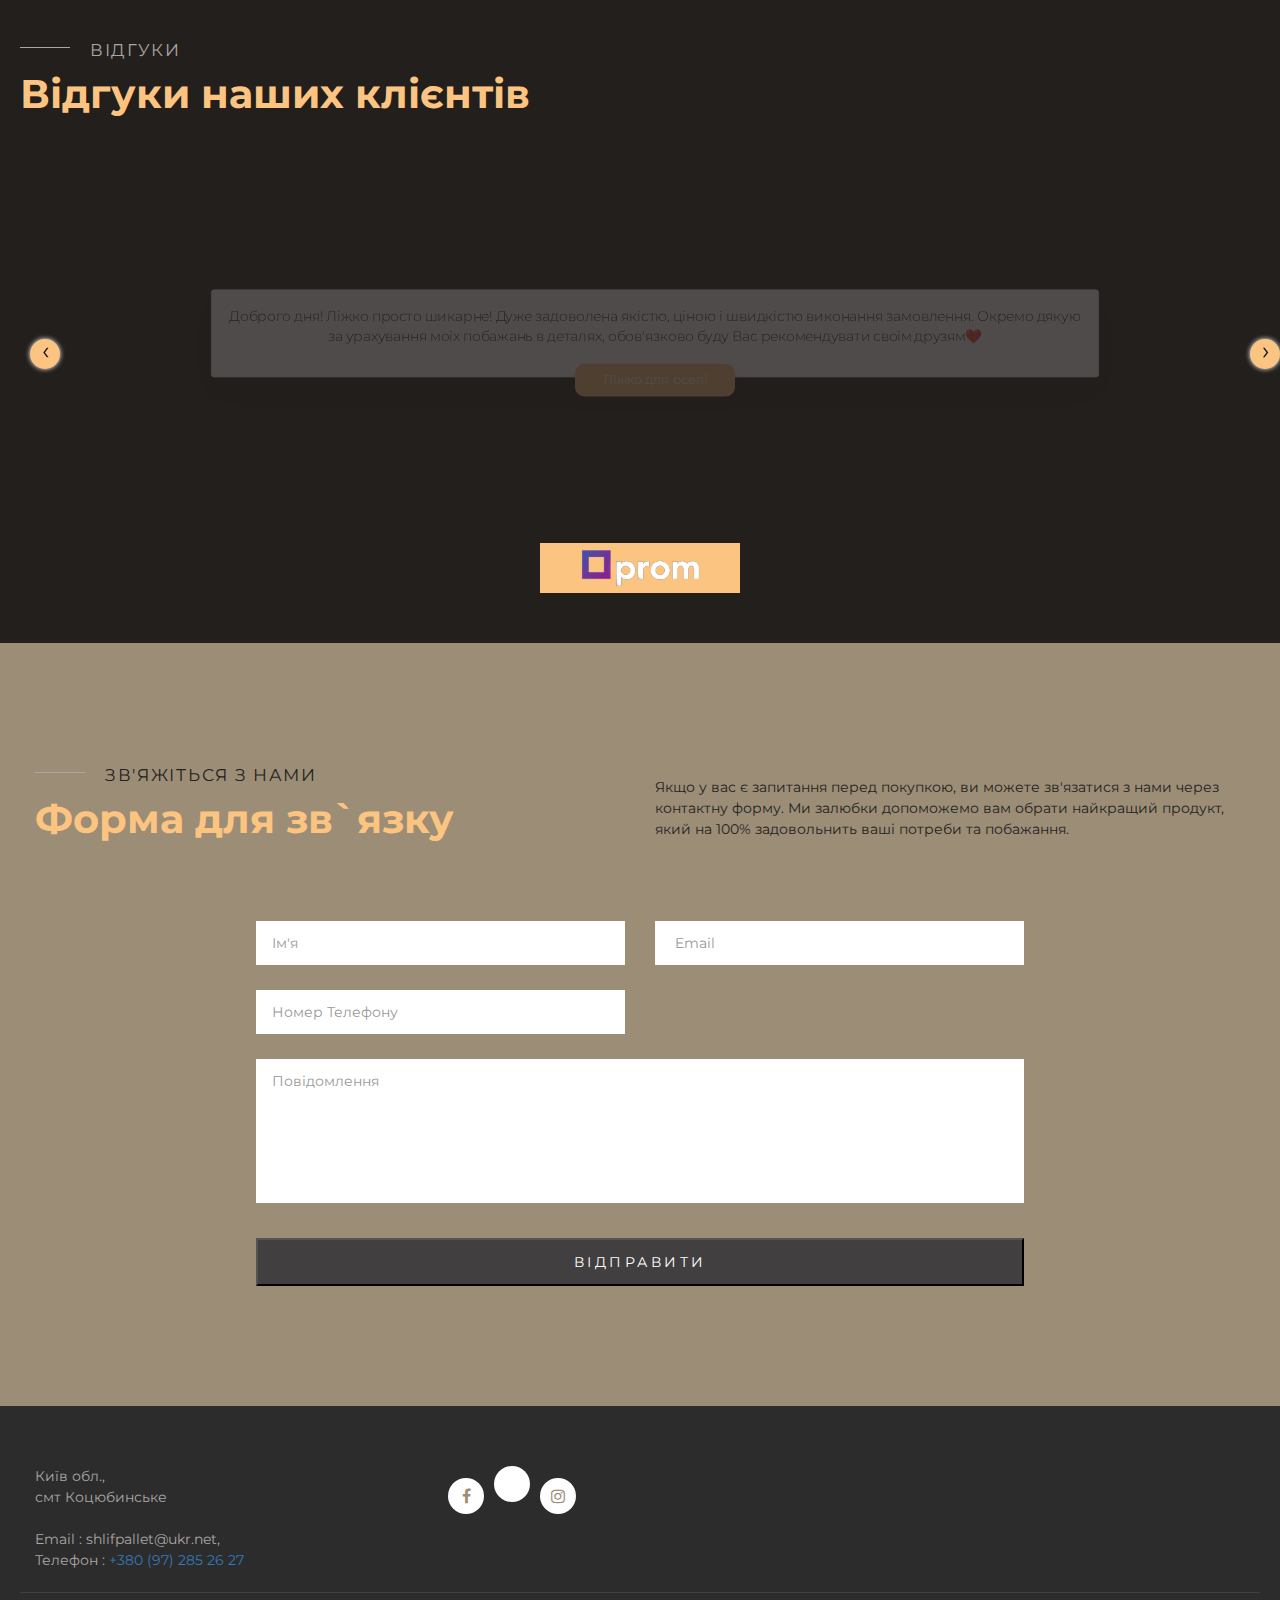
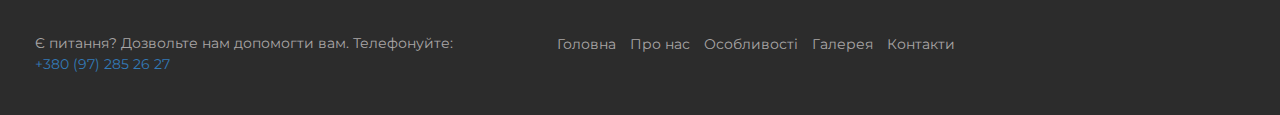
==== commit 70203877: "asd" ====
--- a/index.htm
+++ b/index.htm
@@ -96,12 +96,13 @@
 			</div>
 
 			<style>
-				.header-conatcts > p{
+				.header-conatcts>p {
 					display: flex;
 					align-items: center;
 					column-gap: 10px;
 				}
-				.header-conatcts{
+
+				.header-conatcts {
 					position: absolute;
 					top: 30px;
 					font-size: 20px;
@@ -112,6 +113,7 @@
 					align-items: center;
 					column-gap: 20px;
 				}
+
 				nav>.container>.navbar-header>.logo_text_wrapper {
 					margin-left: -35px;
 					margin-top: -70px;
@@ -141,11 +143,13 @@
 					align-items: center;
 					column-gap: 10px;
 				}
-				@media(max-width:762px){
-					.header-conatcts{
+
+				@media(max-width:762px) {
+					.header-conatcts {
 						display: none;
 					}
-					nav>.container>.navbar-header>.logo_text_wrapper{
+
+					nav>.container>.navbar-header>.logo_text_wrapper {
 						margin-left: -52px;
 					}
 				}
@@ -160,12 +164,14 @@
 				<div class="widget">
 					<ul class="link">
 						<li class="active scroll"><a href="#home"><i class="fa fa-home"></i> Головна</a></li>
-						<li class="scroll"><a href="#business"><i class="fa fa-solid fa-briefcase"></i> Для Бізнесу</a></li>
+						<li class="scroll"><a href="#business"><i class="fa fa-solid fa-briefcase"></i> Для Бізнесу</a>
+						</li>
 						<li class="scroll"><a href="#garden"><i class="fa fa-solid fa-tree"></i> Для Саду</a></li>
 						<li class="scroll"><a href="#house"><i class="fa fa-home"></i> Для оселі</a></li>
 						<li class="scroll"><a href="#pets"><i class="fa fa-solid fa-paw"></i> Для Тварин</a></li>
 						<li class="scroll"><a href="#presents"><i class="fa fa-solid fa-gift"></i> Подарунки</a></li>
-						<li class="scroll"><a href="#testimonials"><i class="fa fa-regular fa-comment"></i> Відгуки</a></li>
+						<li class="scroll"><a href="#testimonials"><i class="fa fa-regular fa-comment"></i> Відгуки</a>
+						</li>
 						<li class="scroll"><a href="#contact"><i class="fa fa-phone"></i> Контакти</a></li>
 					</ul>
 				</div>
@@ -196,7 +202,7 @@
 			</div>
 			<div class="btn_wrapper head-btns">
 
-				<div class="head-btn">
+				<div class="head-btn" style="margin-top: 8px;">
 					<p>Доставка <br> по всій Україні</p>
 					<a class="btn-shopnow" href="https://www.instagram.com/shlifpallet/"><ion-icon
 							name="logo-instagram"></ion-icon> Instagram</a>
@@ -669,6 +675,7 @@
 
 							</div>
 						</div>
+
 					</div>
 				</div>
 				<!-- Feature image end -->
@@ -687,11 +694,11 @@
 	<!-- Design Showcase section starts -->
 	<section class="design-showcase" id="pets">
 		<div class="container">
-			
+
 
 			<div class="row row-flex">
-				<div class="col-md-12">
-					<div class="col-md-5 col-sm-6">
+				<div class="col-md-5 col-sm-6">
+					<div class="feature-image wow fadeInLeft">
 						<!-- Showcase slide start -->
 						<div class="owl-slider">
 							<div id="carousel" class="owl-carousel">
@@ -701,72 +708,73 @@
 								<div class="item">
 									<img src="./images/pets/2.JPG" alt="">
 								</div>
-								<div class="item">
-									<img src="./images/pets/3.PNG" alt="">
-								</div>
-							</div>
-							<div class="btn_wrapper sec_btn_right">
-								<a class="btn-shopnow" href="#contact"> <ion-icon name="call-outline"></ion-icon>
-									Прорахунок</a>
+								<!-- <div class="item">
+										<img src="./images/pets/3.PNG" alt="">
+									</div> -->
 							</div>
 						</div>
 					</div>
-					<div class="col-md-7 col-sm-6">
-						<div class="section-title">
-							<div class="section-title wow fadeInUp" data-wow-delay="0.2s">
-								<p> меблі для домашніх улюбленців </p>
-								<h2>Влаштуй комфорт своєму домашньому улюбленцю</h2>
-							</div>
+					<div class="btn_wrapper sec_btn_right">
+						<a class="btn-shopnow" href="#contact"> <ion-icon name="call-outline"></ion-icon>
+							Прорахунок</a>
+					</div>
+				</div>
+
+				<div class="col-md-7 col-sm-6">
+					<div class="section-title">
+						<div class="section-title wow fadeInUp" data-wow-delay="0.2s">
+							<p> меблі для домашніх улюбленців </p>
+							<h2>Влаштуй комфорт своєму домашньому улюбленцю</h2>
 						</div>
-
-						<div class="feature-entry">
-							<p>
-								У вас є домашній улюбленець, наприклад песик чи котик? 😏
-							</p>
-							<p>
-								СУПЕР!🤩
-							</p>
-							<p>
-								У них досі немає БУДИНОЧКА? 😱
-							</p>
-							<p>
-								Не хвилюйтеся, ми це з легкістю виправимо. 🤗
-							</p>
-							<ul>
-								<li>
-									<p>
-										вол’єр;
-									</p>
-								</li>
-								<li>
-									<p>
-										будиночок;
-									</p>
-								</li>
-								<li>
-									<p>
-										навіс;
-									</p>
-								</li>
-								<li>
-									<p>
-										ліжко;
-									</p>
-								</li>
-								<li>
-									<p>
-										кушетка та ін.
-									</p>
-								</li>
-							</ul>
-							<p>
-								<i>
-									Ціна від 1400грн
-								</i>
-							</p>
-						</div>
-
-					</div>
+					</div>
+
+					<div class="feature-entry">
+						<p>
+							У вас є домашній улюбленець, наприклад песик чи котик? 😏
+						</p>
+						<p>
+							СУПЕР!🤩
+						</p>
+						<p>
+							У них досі немає БУДИНОЧКА? 😱
+						</p>
+						<p>
+							Не хвилюйтеся, ми це з легкістю виправимо. 🤗
+						</p>
+						<ul>
+							<li>
+								<p>
+									вол’єр;
+								</p>
+							</li>
+							<li>
+								<p>
+									будиночок;
+								</p>
+							</li>
+							<li>
+								<p>
+									навіс;
+								</p>
+							</li>
+							<li>
+								<p>
+									ліжко;
+								</p>
+							</li>
+							<li>
+								<p>
+									кушетка та ін.
+								</p>
+							</li>
+						</ul>
+						<p>
+							<i>
+								Ціна від 1400грн
+							</i>
+						</p>
+					</div>
+
 				</div>
 			</div>
 
@@ -779,67 +787,67 @@
 	<section class="design-showcase" id="presents">
 		<div class="container">
 			<div class="row row-flex">
-				<div class="col-md-12">
-					<div class="col-md-7 col-sm-6">
-						<div class="section-title">
-							<div class="section-title wow fadeInUp" data-wow-delay="0.2s">
-								<p> подарунки </p>
-								<h2>Зроблено з душею</h2>
-							</div>
+				<div class="col-md-7 col-sm-6">
+					<div class="section-title">
+						<div class="section-title wow fadeInUp" data-wow-delay="0.2s">
+							<p> подарунки </p>
+							<h2>Зроблено з душею</h2>
 						</div>
-
-						<div class="feature-entry">
-							<p>
-								За 2 дні ДЕНЬ НАРОДЖЕННЯ у друзів, і ви не знаєте що подарувати?!
-							</p>
-							<p>
-								Потрібне щось ЯКІСНЕ, НЕДОРОГЕ, СТИЛЬНЕ та ЕКОЛОГІЧНЕ?
-							</p>
-							<p>
-								<b>
-									Ми знаємо і допоможемо!
-								</b>
-							</p>
-							<p>
-								Винна поличка стане чудовим подарунком кожній господині чи господарю.
-								Поличка може мати місце для келихів, пляшок, вази/книжки.
-								Вона стане чудовим доповненням будь-якої кухні або вітальні.
-
-							</p>
-							<p>
-								<b> Переваги: </b> міцні, стильні, місткі і акуратні.
-							</p>
-							<p>
-								Є палітра кольорів на вибір.
-							</p>
-							<p>
-								<i>
-									Ціна від 999грн
-								</i>
-							</p>
-
+					</div>
+
+					<div class="feature-entry">
+						<p>
+							За 2 дні ДЕНЬ НАРОДЖЕННЯ у друзів, і ви не знаєте що подарувати?!
+						</p>
+						<p>
+							Потрібне щось ЯКІСНЕ, НЕДОРОГЕ, СТИЛЬНЕ та ЕКОЛОГІЧНЕ?
+						</p>
+						<p>
+							<b>
+								Ми знаємо і допоможемо!
+							</b>
+						</p>
+						<p>
+							Винна поличка стане чудовим подарунком кожній господині чи господарю.
+							Поличка може мати місце для келихів, пляшок, вази/книжки.
+							Вона стане чудовим доповненням будь-якої кухні або вітальні.
+
+						</p>
+						<p>
+							<b> Переваги: </b> міцні, стильні, місткі і акуратні.
+						</p>
+						<p>
+							Є палітра кольорів на вибір.
+						</p>
+						<p>
+							<i>
+								Ціна від 999грн
+							</i>
+						</p>
+
+					</div>
+
+					<div class="btn_wrapper sec_btn_left">
+						<div class="sec_btn_left">
+							<p>Більше <b> 10 </b> видів винних поличок </p>
+							<a class="btn-shopnow" href="#contact"> <ion-icon name="call-outline"></ion-icon>
+								Подарувати</a>
 						</div>
-
-						<div class="btn_wrapper sec_btn_left">
-							<div class="sec_btn_left">
-								<p>Більше <b> 10 </b> видів винних поличок </p>
-								<a class="btn-shopnow" href="#contact"> <ion-icon name="call-outline"></ion-icon>
-									Подарувати</a>
-							</div>
-						</div>
-					</div>
-					<style>
-						.sec_btn_left>a,
-						.sec_btn_right>a {
-							background-color: #FCC481;
-							color: #111;
-						}
-
-						.sec_btn_left {
-							justify-content: start;
-						}
-					</style>
-					<div class="col-md-5 col-sm-6">
+					</div>
+				</div>
+				<style>
+					.sec_btn_left>a,
+					.sec_btn_right>a {
+						background-color: #FCC481;
+						color: #111;
+					}
+
+					.sec_btn_left {
+						justify-content: start;
+					}
+				</style>
+				<div class="col-md-5 col-sm-6">
+					<div class="feature-image wow fadeInLeft">
 						<!-- Showcase slide start -->
 						<div class="owl-slider">
 							<div id="carousel" class="owl-carousel">
@@ -863,10 +871,11 @@
 							</div>
 						</div>
 					</div>
-
-				</div>
+				</div>
+
 			</div>
 		</div>
+
 		<style>
 			.btn_sec {
 				margin: 30px auto;
@@ -906,6 +915,10 @@
 
 				.owl-next {
 					margin-right: -10px !important;
+				}
+
+				.row-flex {
+					flex-direction: column;
 				}
 
 				.btn_wrapper_head {
@@ -1245,116 +1258,7 @@
 			btn.style.display = 'none';
 		}
 	</script>
-	<script>
-		jQuery("#carousel, #carouselTh, #carouselF").owlCarousel({
-			autoplay: true,
-			rewind: true, /* use rewind if you don't want loop */
-			margin: 20,
-			/*
-		   animateOut: 'fadeOut',
-		   animateIn: 'fadeIn',
-		   */
-			responsiveClass: true,
-			autoHeight: true,
-			autoplayTimeout: 7000,
-			smartSpeed: 800,
-			nav: true,
-			dots: false,
-			items: 1,
-			// responsive: {
-			// 	0: {
-			// 		items: 1g
-			// 	},
-
-			// 	600: {
-			// 		items: 3
-			// 	},
-
-			// 	1024: {
-			// 		items: 4
-			// 	},
-
-			// 	1366: {
-			// 		items: 4
-			// 	}
-			// }
-		});
-	</script>
-	<script>
-		jQuery(document).ready(function ($) {
-			"use strict";
-			//  TESTIMONIALS CAROUSEL HOOK
-			$('#customers-testimonials').owlCarousel({
-				loop: true,
-				center: true,
-				items: 3,
-				margin: 0,
-				autoplay: true,
-				dots: true,
-				autoplayTimeout: 8500,
-				smartSpeed: 450,
-				responsive: {
-					0: {
-						items: 1
-					},
-					768: {
-						items: 2
-					},
-					1170: {
-						items: 3
-					}
-				}
-			});
-		});
-	</script>
-	<script>
-		jQuery("#carouselTwo").owlCarousel({
-			autoplay: true,
-			rewind: true, /* use rewind if you don't want loop */
-			margin: 20,
-			/*
-		   animateOut: 'fadeOut',
-		   animateIn: 'fadeIn',
-		   */
-			responsiveClass: true,
-			autoHeight: true,
-			autoplayTimeout: 7000,
-			smartSpeed: 800,
-			dots: false,
-			nav: true,
-			responsive: {
-				0: {
-					items: 1
-				},
-
-				600: {
-					items: 3
-				},
-
-				1024: {
-					items: 4
-				},
-
-				1366: {
-					items: 4
-				}
-			}
-		});
-	</script>
-	<script>
-		$(document).ready(function () {
-			$('.owl-testimonials').owlCarousel({
-				items: 1,
-				nav: true,
-				dots: false,
-				autoplay: true
-			})
-
-			// $('.owl-testimonials .owl-prev').html('<');
-
-			// $('.owl-testimonials .owl-next').html('→');
-		});
-	</script>
+
 	<script type="module" src="https://unpkg.com/ionicons@5.5.2/dist/ionicons/ionicons.esm.js"></script>
 	<script nomodule src="https://unpkg.com/ionicons@5.5.2/dist/ionicons/ionicons.js"></script>
 	<script>
@@ -1377,6 +1281,14 @@
 			})
 		})
 	</script>
+	<style>
+		@media(max-width:762px) {
+			.col-md-5.col-sm-6 {
+				width: 100% !important;
+			}
+
+		}
+	</style>
 	<script>
 		const time = 1000;
 		const step = 1;
@@ -1409,6 +1321,93 @@
 		outNum(500, "#out");
 		outNum2(200, "#out");
 	</script>
+	<script>
+		jQuery(".owl-carousel").owlCarousel({
+			autoplay: true,
+			margin: 20,
+			responsiveClass: true,
+			autoHeight: true,
+			autoplayTimeout: 7000,
+			smartSpeed: 800,
+			nav: true,
+			dots: false,
+			items: 1,
+			responsive: {
+				0: {
+					items: 1
+				},
+				768: {
+					items: 1
+				},
+				1170: {
+					items: 1
+				}
+			}
+
+		});
+	</script>
+	<script>
+		jQuery("#carousel").owlCarousel({
+			autoplay: true,
+			margin: 20,
+			responsiveClass: true,
+			autoHeight: true,
+			autoplayTimeout: 7000,
+			smartSpeed: 800,
+			nav: true,
+			dots: false,
+			items: 1,
+			responsive: {
+				0: {
+					items: 1
+				},
+				768: {
+					items: 1
+				},
+				1170: {
+					items: 1
+				}
+			}
+
+		});
+	</script>
+	<script>
+		jQuery(document).ready(function ($) {
+			$('#customers-testimonials').owlCarousel({
+				loop: true,
+				center: true,
+				items: 3,
+				margin: 0,
+				autoplay: true,
+				dots: true,
+				autoplayTimeout: 8500,
+				smartSpeed: 450,
+				responsive: {
+					0: {
+						items: 1
+					},
+					768: {
+						items: 1
+					},
+					1170: {
+						items: 1
+					}
+				}
+			});
+		});
+	</script>
+
+	<script>
+		$(document).ready(function () {
+			$('.owl-testimonials').owlCarousel({
+				items: 1,
+				nav: true,
+				dots: false,
+				autoplay: true
+			})
+
+		});
+	</script>
 </body>
 
 </html>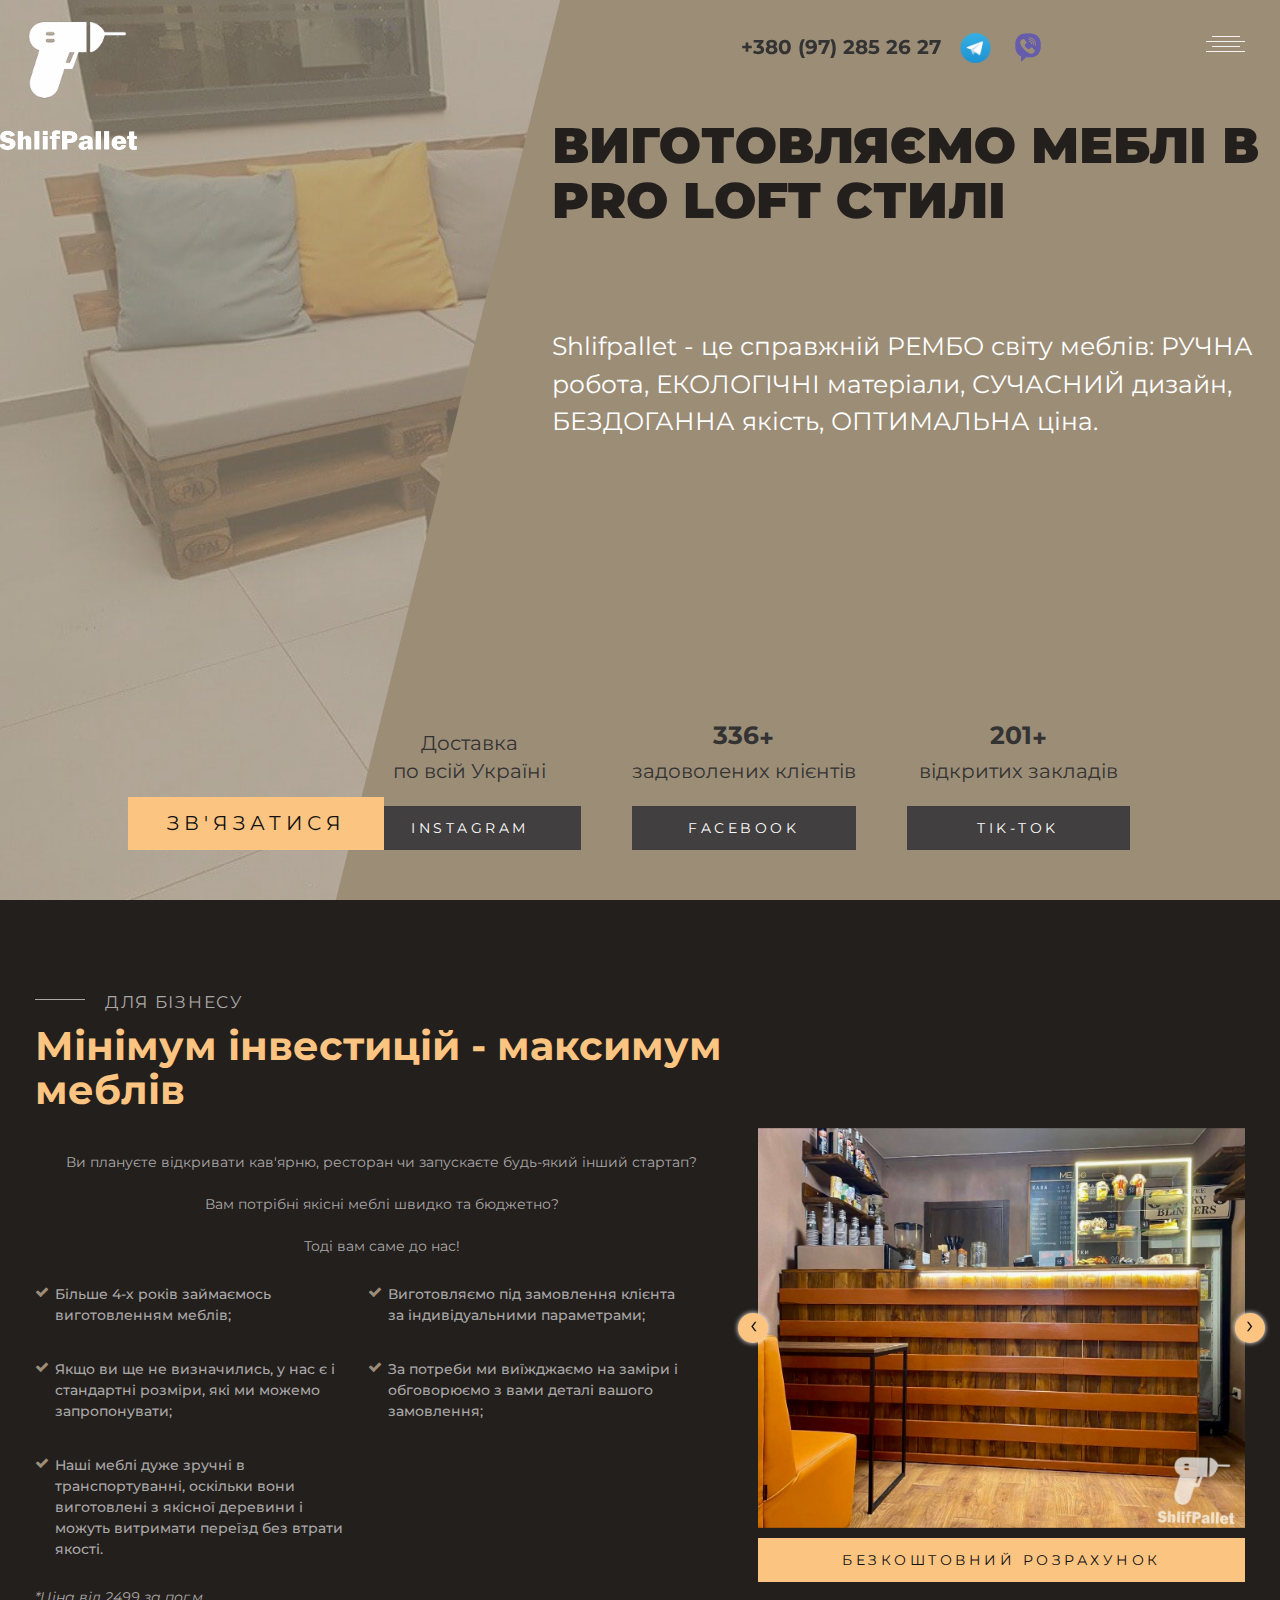
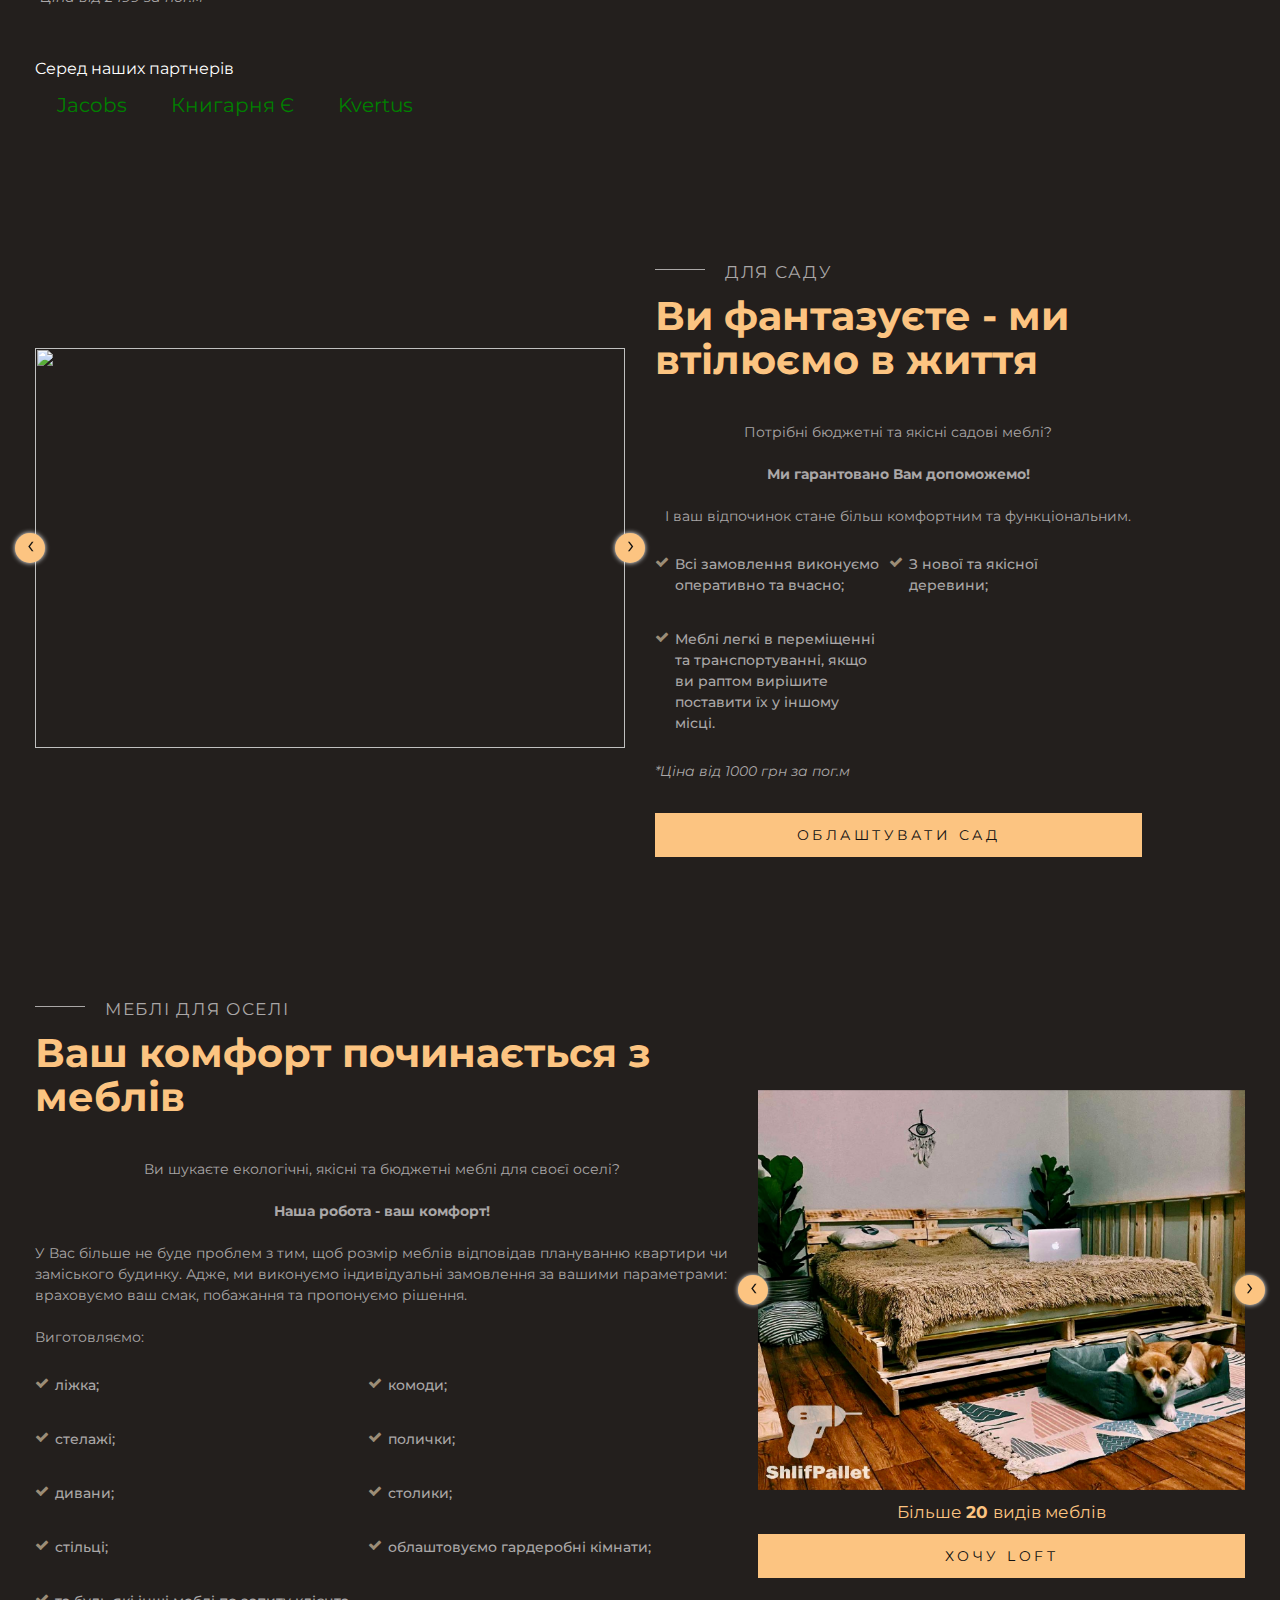
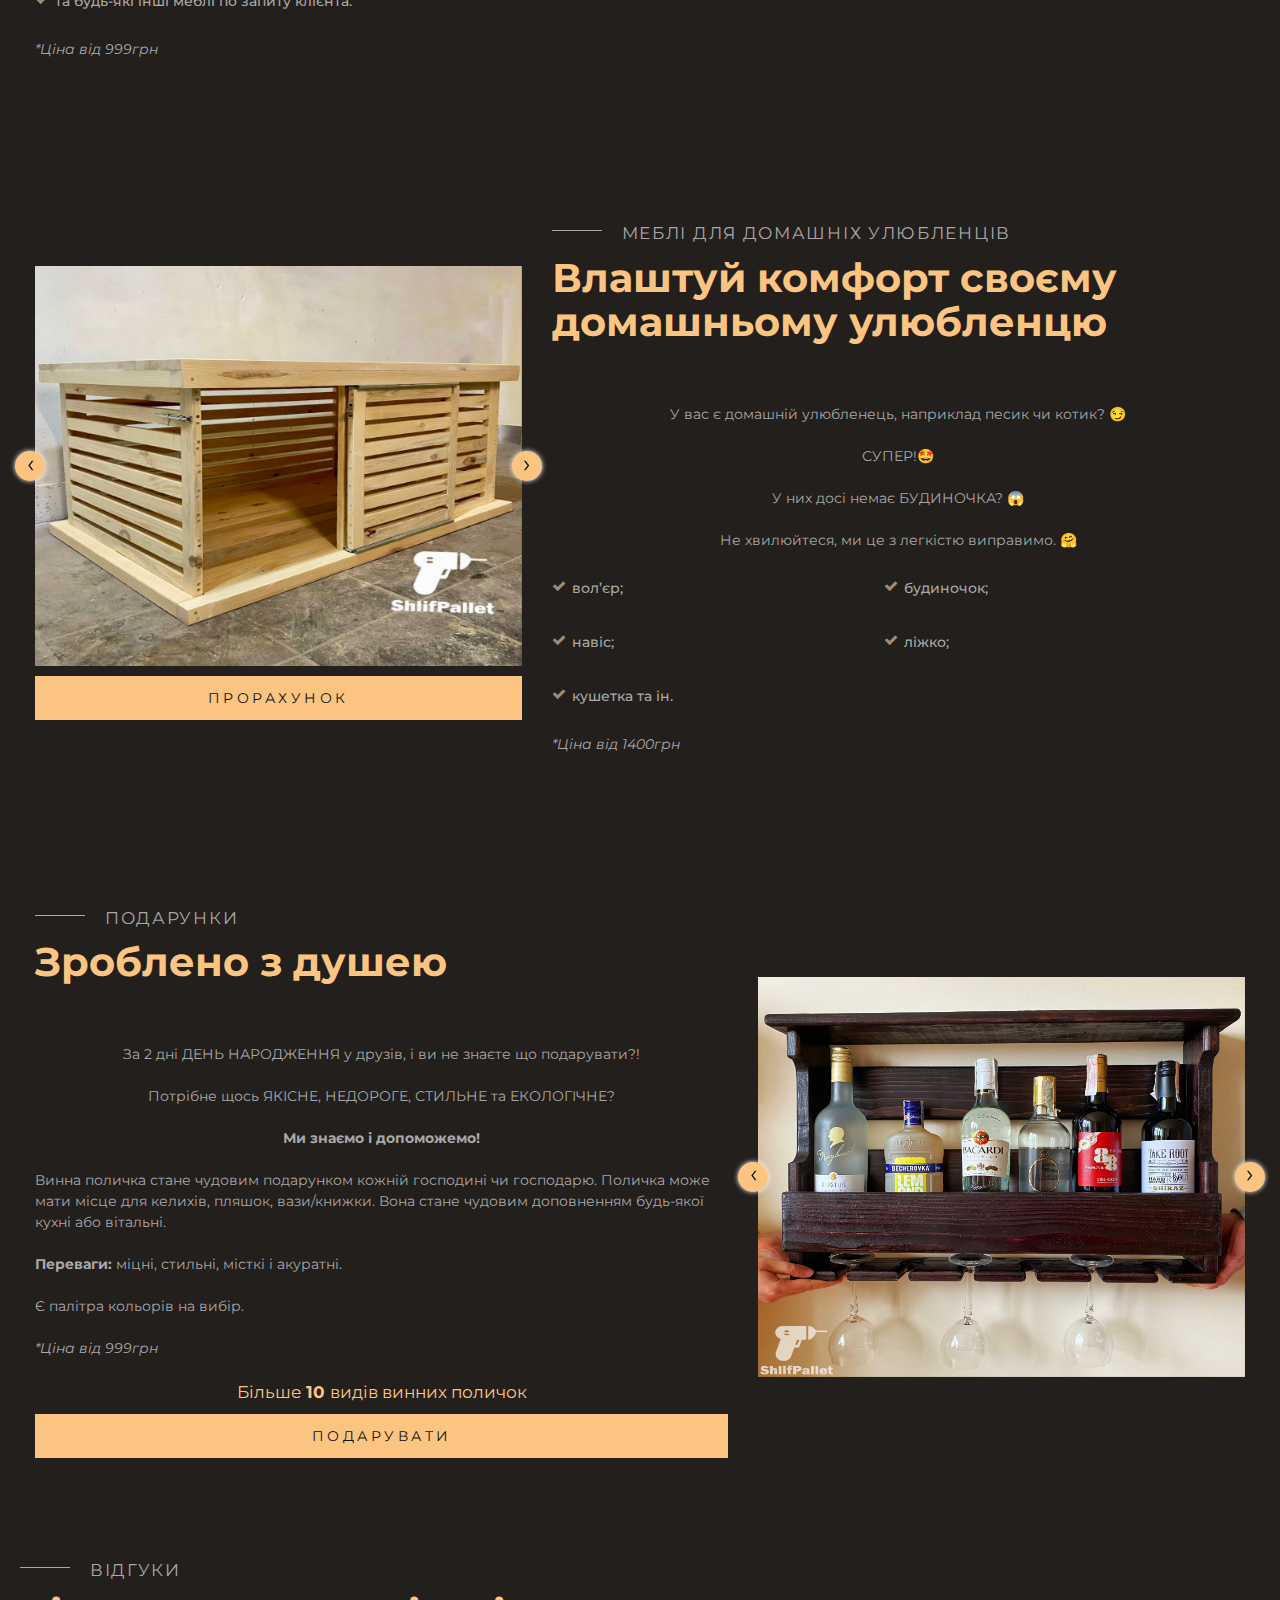
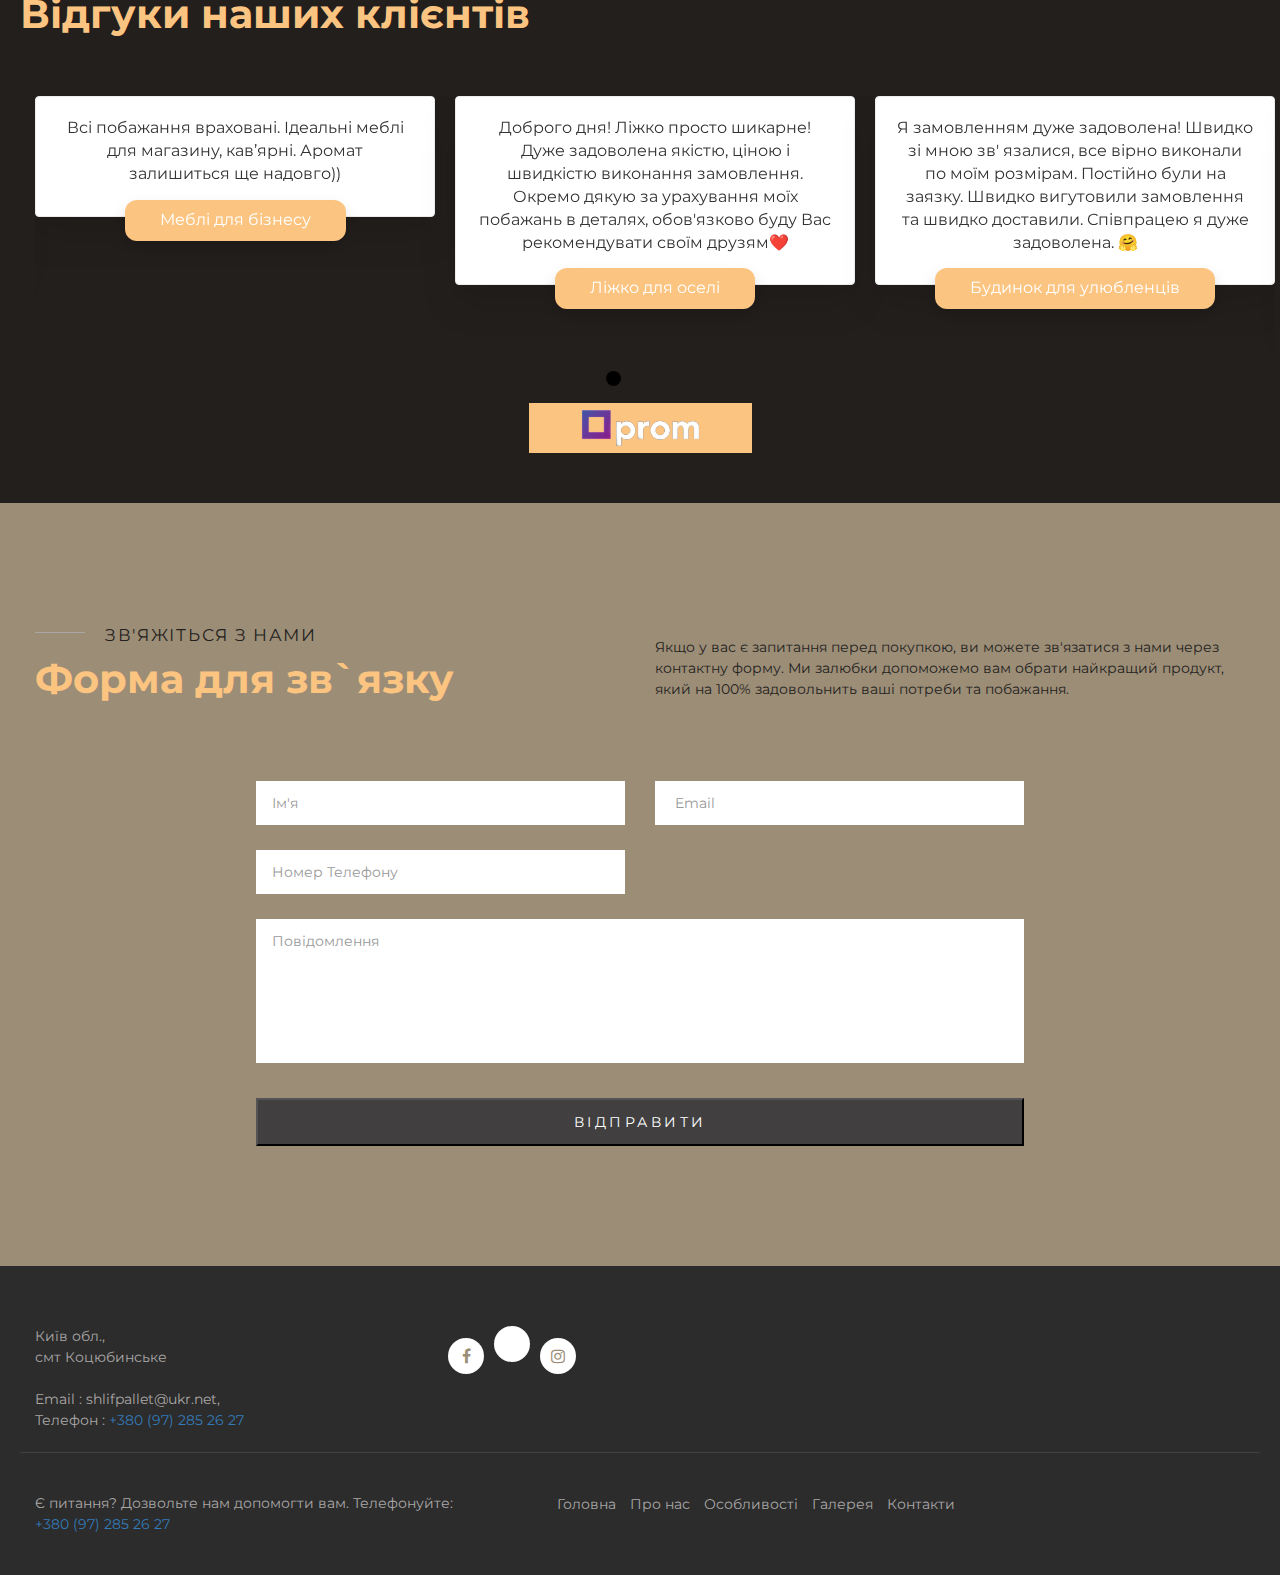
==== commit 8775c107: "owl" ====
--- a/index.htm
+++ b/index.htm
@@ -106,7 +106,7 @@
 					position: absolute;
 					top: 30px;
 					font-size: 20px;
-					left: 50%;
+					left: 70%;
 					transform: translate(-50%, 0);
 					font-weight: bold;
 					display: flex;
@@ -315,7 +315,7 @@
 					<div class="feature-image wow fadeInLeft">
 						<!-- <img src="images/works/small/6.jpg" alt="" /> -->
 						<div class="owl-slider">
-							<div id="carousel" class="owl-carousel">
+							<div id="carousel" class="owl-carousel owl-tt">
 								<div class="item">
 									<img src="./images/bussines/1.JPG" alt="">
 								</div>
@@ -400,7 +400,7 @@
 					<div class="about-image wow fadeInRight" data-wow-delay="0.2s">
 						<!-- <img src="images/works/small/3.jpg" alt="" /> -->
 						<div class="owl-slider">
-							<div id="carouselTh" class="owl-carousel">
+							<div id="carouselTh" class="owl-carousel owl-tt">
 								<div class="item">
 									<img src="./images/garden/1.HEIC" alt="">
 								</div>
@@ -478,18 +478,19 @@
 						<h2>Ви фантазуєте - ми втілюємо в життя</h2>
 					</div>
 
-					<div class="about-entry feature-entry">
-						<p>Потрібні бюджетні та якісні садові меблі?
-						</p>
-						<p>
-							<b>
-								Ми гарантовано Вам допоможемо!
-							</b>
-						</p>
-						<p>
-							І ваш відпочинок стане більш комфортним та функціональним.
-						</p>
-
+					<div class="about-entry feature-entry ">
+						<div class="align-t">
+							<p>Потрібні бюджетні та якісні садові меблі?
+							</p>
+							<p>
+								<b>
+									Ми гарантовано Вам допоможемо!
+								</b>
+							</p>
+							<p>
+								І ваш відпочинок стане більш комфортним та функціональним.
+							</p>
+						</div>
 						<ul>
 							<li>
 								<p>
@@ -511,7 +512,7 @@
 
 						<p>
 							<i>
-								Ціна від 1000 грн за пог.м
+								*Ціна від 1000 грн за пог.м
 							</i>
 						</p>
 
@@ -541,13 +542,15 @@
 					</div>
 
 					<div class="feature-entry">
-						<p>Ви шукаєте екологічні, якісні та бюджетні меблі для своєї оселі?
-						</p>
-						<p>
-							<b>
-								Наша робота - ваш комфорт!
-							</b>
-						</p>
+						<div class="align-t">
+							<p>Ви шукаєте екологічні, якісні та бюджетні меблі для своєї оселі?
+							</p>
+							<p>
+								<b>
+									Наша робота - ваш комфорт!
+								</b>
+							</p>
+						</div>
 						<p>
 							У Вас більше не буде проблем з тим, щоб розмір меблів відповідав плануванню квартири чи
 							заміського будинку. Адже, ми виконуємо індивідуальні замовлення за вашими параметрами:
@@ -605,76 +608,77 @@
 						</ul>
 						<p>
 							<i>
-								Ціна від 999грн
+								*Ціна від 999грн
 							</i>
 						</p>
 
-						<div class="btn_wrapper sec_btn_left">
+
+					</div>
+				</div>
+				<div class="col-md-5 col-sm-6">
+
+					<div class="feature-image wow fadeInLeft">
+						<div class="owl-slider">
+							<div id="carouselF" class="owl-carousel owl-tt">
+								<div class="item">
+									<img src="./images/house/1.JPG" alt="">
+								</div>
+								<div class="item">
+									<img src="./images/house/2.JPG" alt="">
+								</div>
+								<div class="item">
+									<img src="./images/house/3.JPG" alt="">
+								</div>
+
+								<div class="item">
+									<img src="./images/house/5.JPG" alt="">
+								</div>
+								<div class="item">
+									<img src="./images/house/6.JPG" alt="">
+								</div>
+								<div class="item">
+									<img src="./images/house/7.JPG" alt="">
+								</div>
+								<div class="item">
+									<img src="./images/house/8.JPG" alt="">
+								</div>
+								<div class="item">
+									<img src="./images/house/9.png" alt="">
+								</div>
+								<div class="item">
+									<img src="./images/house/10.JPG" alt="">
+								</div>
+								<div class="item">
+									<img src="./images/house/11.JPG" alt="">
+								</div>
+								<div class="item">
+									<img src="./images/house/12.JPG" alt="">
+								</div>
+								<div class="item">
+									<img src="./images/house/13.JPG" alt="">
+								</div>
+								<div class="item">
+									<img src="./images/house/14.JPG" alt="">
+								</div>
+								<div class="item">
+									<img src="./images/house/15.JPG" alt="">
+								</div>
+								<div class="item">
+									<img src="./images/house/16.JPG" alt="">
+								</div>
+
+
+
+
+							</div>
+						</div>
+						<div class="btn_wrapper sec_btn_left" style="margin-top: 10px;">
 							<div class="sec_btn_left">
 								<p>Більше <b> 20 </b> видів меблів</p>
 								<a class="btn-shopnow" href="#contact"> <ion-icon name="call-outline"></ion-icon>
 									Хочу Loft</a>
 							</div>
 						</div>
-					</div>
-				</div>
-				<div class="col-md-5 col-sm-6">
-
-					<div class="feature-image wow fadeInLeft">
-						<div class="owl-slider">
-							<div id="carouselF" class="owl-carousel">
-								<div class="item">
-									<img src="./images/house/1.JPG" alt="">
-								</div>
-								<div class="item">
-									<img src="./images/house/2.JPG" alt="">
-								</div>
-								<div class="item">
-									<img src="./images/house/3.JPG" alt="">
-								</div>
-
-								<div class="item">
-									<img src="./images/house/5.JPG" alt="">
-								</div>
-								<div class="item">
-									<img src="./images/house/6.JPG" alt="">
-								</div>
-								<div class="item">
-									<img src="./images/house/7.JPG" alt="">
-								</div>
-								<div class="item">
-									<img src="./images/house/8.JPG" alt="">
-								</div>
-								<div class="item">
-									<img src="./images/house/9.png" alt="">
-								</div>
-								<div class="item">
-									<img src="./images/house/10.JPG" alt="">
-								</div>
-								<div class="item">
-									<img src="./images/house/11.JPG" alt="">
-								</div>
-								<div class="item">
-									<img src="./images/house/12.JPG" alt="">
-								</div>
-								<div class="item">
-									<img src="./images/house/13.JPG" alt="">
-								</div>
-								<div class="item">
-									<img src="./images/house/14.JPG" alt="">
-								</div>
-								<div class="item">
-									<img src="./images/house/15.JPG" alt="">
-								</div>
-								<div class="item">
-									<img src="./images/house/16.JPG" alt="">
-								</div>
-
-
-
-
-							</div>
-						</div>
 
 					</div>
 				</div>
@@ -701,7 +705,7 @@
 					<div class="feature-image wow fadeInLeft">
 						<!-- Showcase slide start -->
 						<div class="owl-slider">
-							<div id="carousel" class="owl-carousel">
+							<div id="carousel" class="owl-carousel owl-tt">
 								<div class="item">
 									<img src="./images/pets/1.JPG" alt="">
 								</div>
@@ -729,18 +733,20 @@
 					</div>
 
 					<div class="feature-entry">
-						<p>
-							У вас є домашній улюбленець, наприклад песик чи котик? 😏
-						</p>
-						<p>
-							СУПЕР!🤩
-						</p>
-						<p>
-							У них досі немає БУДИНОЧКА? 😱
-						</p>
-						<p>
-							Не хвилюйтеся, ми це з легкістю виправимо. 🤗
-						</p>
+						<div class="align-t">
+							<p>
+								У вас є домашній улюбленець, наприклад песик чи котик? 😏
+							</p>
+							<p>
+								СУПЕР!🤩
+							</p>
+							<p>
+								У них досі немає БУДИНОЧКА? 😱
+							</p>
+							<p>
+								Не хвилюйтеся, ми це з легкістю виправимо. 🤗
+							</p>
+						</div>
 						<ul>
 							<li>
 								<p>
@@ -770,7 +776,7 @@
 						</ul>
 						<p>
 							<i>
-								Ціна від 1400грн
+								*Ціна від 1400грн
 							</i>
 						</p>
 					</div>
@@ -796,17 +802,19 @@
 					</div>
 
 					<div class="feature-entry">
-						<p>
-							За 2 дні ДЕНЬ НАРОДЖЕННЯ у друзів, і ви не знаєте що подарувати?!
-						</p>
-						<p>
-							Потрібне щось ЯКІСНЕ, НЕДОРОГЕ, СТИЛЬНЕ та ЕКОЛОГІЧНЕ?
-						</p>
-						<p>
-							<b>
-								Ми знаємо і допоможемо!
-							</b>
-						</p>
+						<div class="align-t">
+							<p>
+								За 2 дні ДЕНЬ НАРОДЖЕННЯ у друзів, і ви не знаєте що подарувати?!
+							</p>
+							<p>
+								Потрібне щось ЯКІСНЕ, НЕДОРОГЕ, СТИЛЬНЕ та ЕКОЛОГІЧНЕ?
+							</p>
+							<p>
+								<b>
+									Ми знаємо і допоможемо!
+								</b>
+							</p>
+						</div>
 						<p>
 							Винна поличка стане чудовим подарунком кожній господині чи господарю.
 							Поличка може мати місце для келихів, пляшок, вази/книжки.
@@ -821,7 +829,7 @@
 						</p>
 						<p>
 							<i>
-								Ціна від 999грн
+								*Ціна від 999грн
 							</i>
 						</p>
 
@@ -850,7 +858,7 @@
 					<div class="feature-image wow fadeInLeft">
 						<!-- Showcase slide start -->
 						<div class="owl-slider">
-							<div id="carousel" class="owl-carousel">
+							<div id="carousel" class="owl-carousel owl-tt">
 								<div class="item">
 									<img src="./images/present/1.HEIC" alt="">
 								</div>
@@ -1004,64 +1012,62 @@
 						<div class="container">
 
 							<div class="row">
-								<div class="col-sm-12">
-									<div id="customers-testimonials" class="owl-carousel">
-
-										<!--TESTIMONIAL 1 -->
-										<div class="item">
-											<div class="shadow-effect">
-												<p>
-
-													Доброго дня! Ліжко просто шикарне! Дуже задоволена якістю, ціною і
-													швидкістю виконання замовлення. Окремо дякую за урахування моїх
-													побажань в деталях, обов'язково буду Вас рекомендувати своїм
-													друзям❤️</p>
-											</div>
-											<div class="testimonial-name">Ліжко для оселі</div>
+								<div id="testimonials-owl" class="owl-carousel">
+
+									<!--TESTIMONIAL 1 -->
+									<div class="item">
+										<div class="shadow-effect">
+											<p>
+
+												Доброго дня! Ліжко просто шикарне! Дуже задоволена якістю, ціною і
+												швидкістю виконання замовлення. Окремо дякую за урахування моїх
+												побажань в деталях, обов'язково буду Вас рекомендувати своїм
+												друзям❤️</p>
 										</div>
-										<!--END OF TESTIMONIAL 1 -->
-										<!--TESTIMONIAL 2 -->
-										<div class="item">
-											<div class="shadow-effect">
-												<p>
-													Я замовленням дуже задоволена! Швидко зі мною зв' язалися, все вірно
-													виконали по моїм розмірам. Постійно були на заязку. Швидко
-													вигутовили
-													замовлення та швидко доставили. Співпрацею я дуже задоволена. 🤗</p>
-											</div>
-											<div class="testimonial-name">Будинок для улюбленців </div>
+										<div class="testimonial-name">Ліжко для оселі</div>
+									</div>
+									<!--END OF TESTIMONIAL 1 -->
+									<!--TESTIMONIAL 2 -->
+									<div class="item">
+										<div class="shadow-effect">
+											<p>
+												Я замовленням дуже задоволена! Швидко зі мною зв' язалися, все вірно
+												виконали по моїм розмірам. Постійно були на заязку. Швидко
+												вигутовили
+												замовлення та швидко доставили. Співпрацею я дуже задоволена. 🤗</p>
 										</div>
-										<!--END OF TESTIMONIAL 2 -->
-										<!--TESTIMONIAL 3 -->
-										<div class="item">
-											<div class="shadow-effect">
-												<p>Через 2 тижня після доставки
-													Вчора ввечері , несподвійно ліжко втратило міць і трошки зламалася
-													основа , одна дошка . Мабуть сучок 🙄якись . Но нічого . В 22:00
-													написала хлопцям , а в 11 ранку наступного дня в нас вже все було
-													Ціле ! Оце рівень ! Дякую !
-													Приємно коли так ! Хай кожному так щастить 🤗</p>
-											</div>
-											<div class="testimonial-name">Меблі для оселі</div>
+										<div class="testimonial-name">Будинок для улюбленців </div>
+									</div>
+									<!--END OF TESTIMONIAL 2 -->
+									<!--TESTIMONIAL 3 -->
+									<div class="item">
+										<div class="shadow-effect">
+											<p>Через 2 тижня після доставки
+												Вчора ввечері , несподвійно ліжко втратило міць і трошки зламалася
+												основа , одна дошка . Мабуть сучок 🙄якись . Но нічого . В 22:00
+												написала хлопцям , а в 11 ранку наступного дня в нас вже все було
+												Ціле ! Оце рівень ! Дякую !
+												Приємно коли так ! Хай кожному так щастить 🤗</p>
 										</div>
-										<div class="item">
-											<div class="shadow-effect">
-												<p>Звернувся із розмірами та вже на четвертий день мій заказ був
-													відправлений, допомогли зі всіма питаннями. Після монтажу пєрголи на
-													існуючу лавку проєкт завершено.</p>
-											</div>
-											<div class="testimonial-name">Для Саду</div>
+										<div class="testimonial-name">Меблі для оселі</div>
+									</div>
+									<div class="item">
+										<div class="shadow-effect">
+											<p>Звернувся із розмірами та вже на четвертий день мій заказ був
+												відправлений, допомогли зі всіма питаннями. Після монтажу пєрголи на
+												існуючу лавку проєкт завершено.</p>
 										</div>
-										<div class="item">
-											<div class="shadow-effect">
-												<p>
-													Всі побажання враховані. Ідеальні меблі для магазину, кав’ярні.
-													Аромат залишиться ще надовго))</p>
-											</div>
-											<div class="testimonial-name">Меблі для бізнесу</div>
+										<div class="testimonial-name">Для Саду</div>
+									</div>
+									<div class="item">
+										<div class="shadow-effect">
+											<p>
+												Всі побажання враховані. Ідеальні меблі для магазину, кав’ярні.
+												Аромат залишиться ще надовго))</p>
 										</div>
-										<!--END OF TESTIMONIAL 5 -->
+										<div class="testimonial-name">Меблі для бізнесу</div>
 									</div>
+									<!--END OF TESTIMONIAL 5 -->
 								</div>
 							</div>
 						</div>
@@ -1322,7 +1328,7 @@
 		outNum2(200, "#out");
 	</script>
 	<script>
-		jQuery(".owl-carousel").owlCarousel({
+		jQuery(".owl-tt").owlCarousel({
 			autoplay: true,
 			margin: 20,
 			responsiveClass: true,
@@ -1373,41 +1379,31 @@
 	</script>
 	<script>
 		jQuery(document).ready(function ($) {
-			$('#customers-testimonials').owlCarousel({
+			$('#testimonials-owl').owlCarousel({
 				loop: true,
 				center: true,
 				items: 3,
-				margin: 0,
+				margin: 20,
 				autoplay: true,
 				dots: true,
-				autoplayTimeout: 8500,
+				autoplayTimeout: 2500,
 				smartSpeed: 450,
 				responsive: {
 					0: {
 						items: 1
 					},
 					768: {
-						items: 1
+						items: 2
 					},
 					1170: {
-						items: 1
+						items: 3
 					}
 				}
 			});
 		});
 	</script>
 
-	<script>
-		$(document).ready(function () {
-			$('.owl-testimonials').owlCarousel({
-				items: 1,
-				nav: true,
-				dots: false,
-				autoplay: true
-			})
-
-		});
-	</script>
+
 </body>
 
 </html>--- a/css/custom.css
+++ b/css/custom.css
@@ -363,7 +363,9 @@
   padding-top: 80px;
   line-height: 1.5em;
 }
-
+.align-t{
+  text-align: center;
+}
 .btn-shopnow {
   display: inline-block;
   background: #413f3f;
@@ -373,6 +375,7 @@
   font-size: 14px;
   letter-spacing: 0.25em;
   font-weight: 400;
+  min-width: 223px;
   text-transform: uppercase;
   padding: 12px 20px;
   margin-top: 10px;
@@ -609,7 +612,7 @@
 /***************************************/
 
 .testimonials {
-  padding: 50px 0;
+  padding: 0;
   background: url(../images/testimonial.jpg) no-repeat top center fixed;
   background-size: cover;
   position: relative;
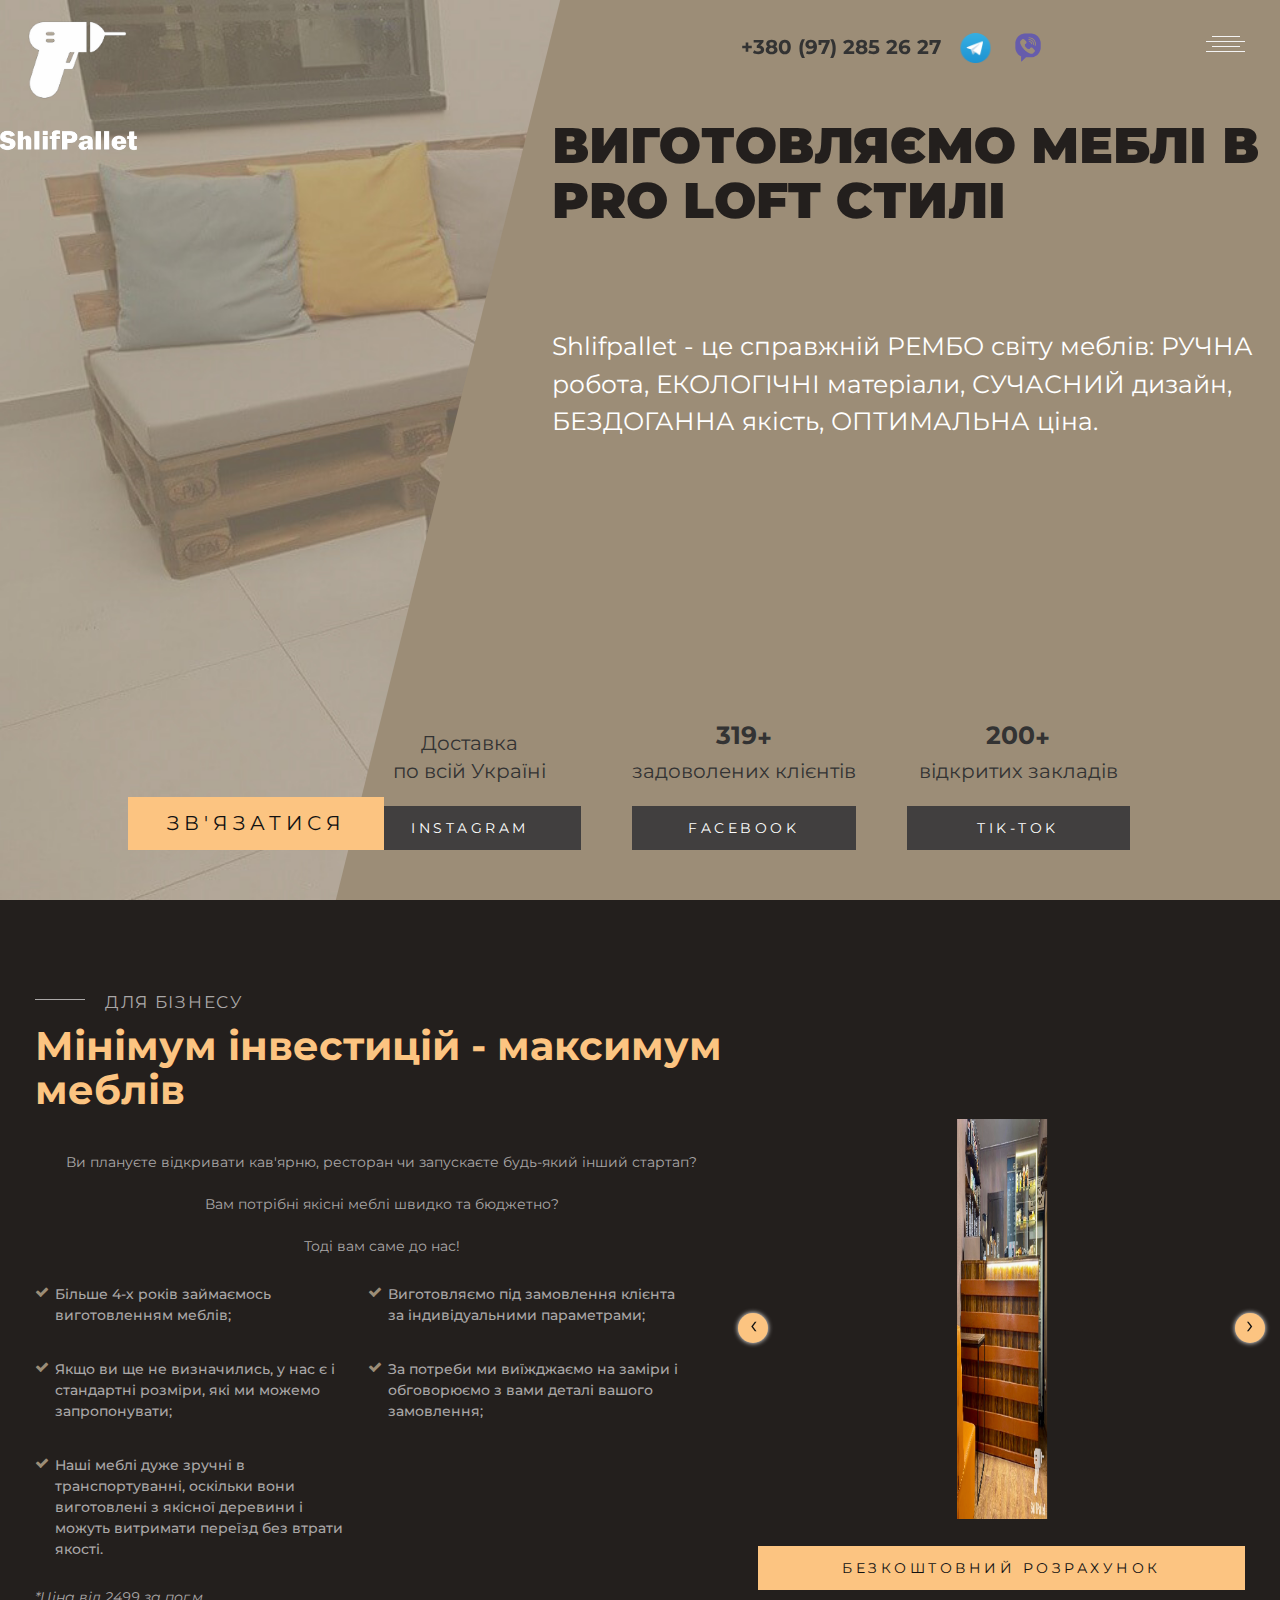
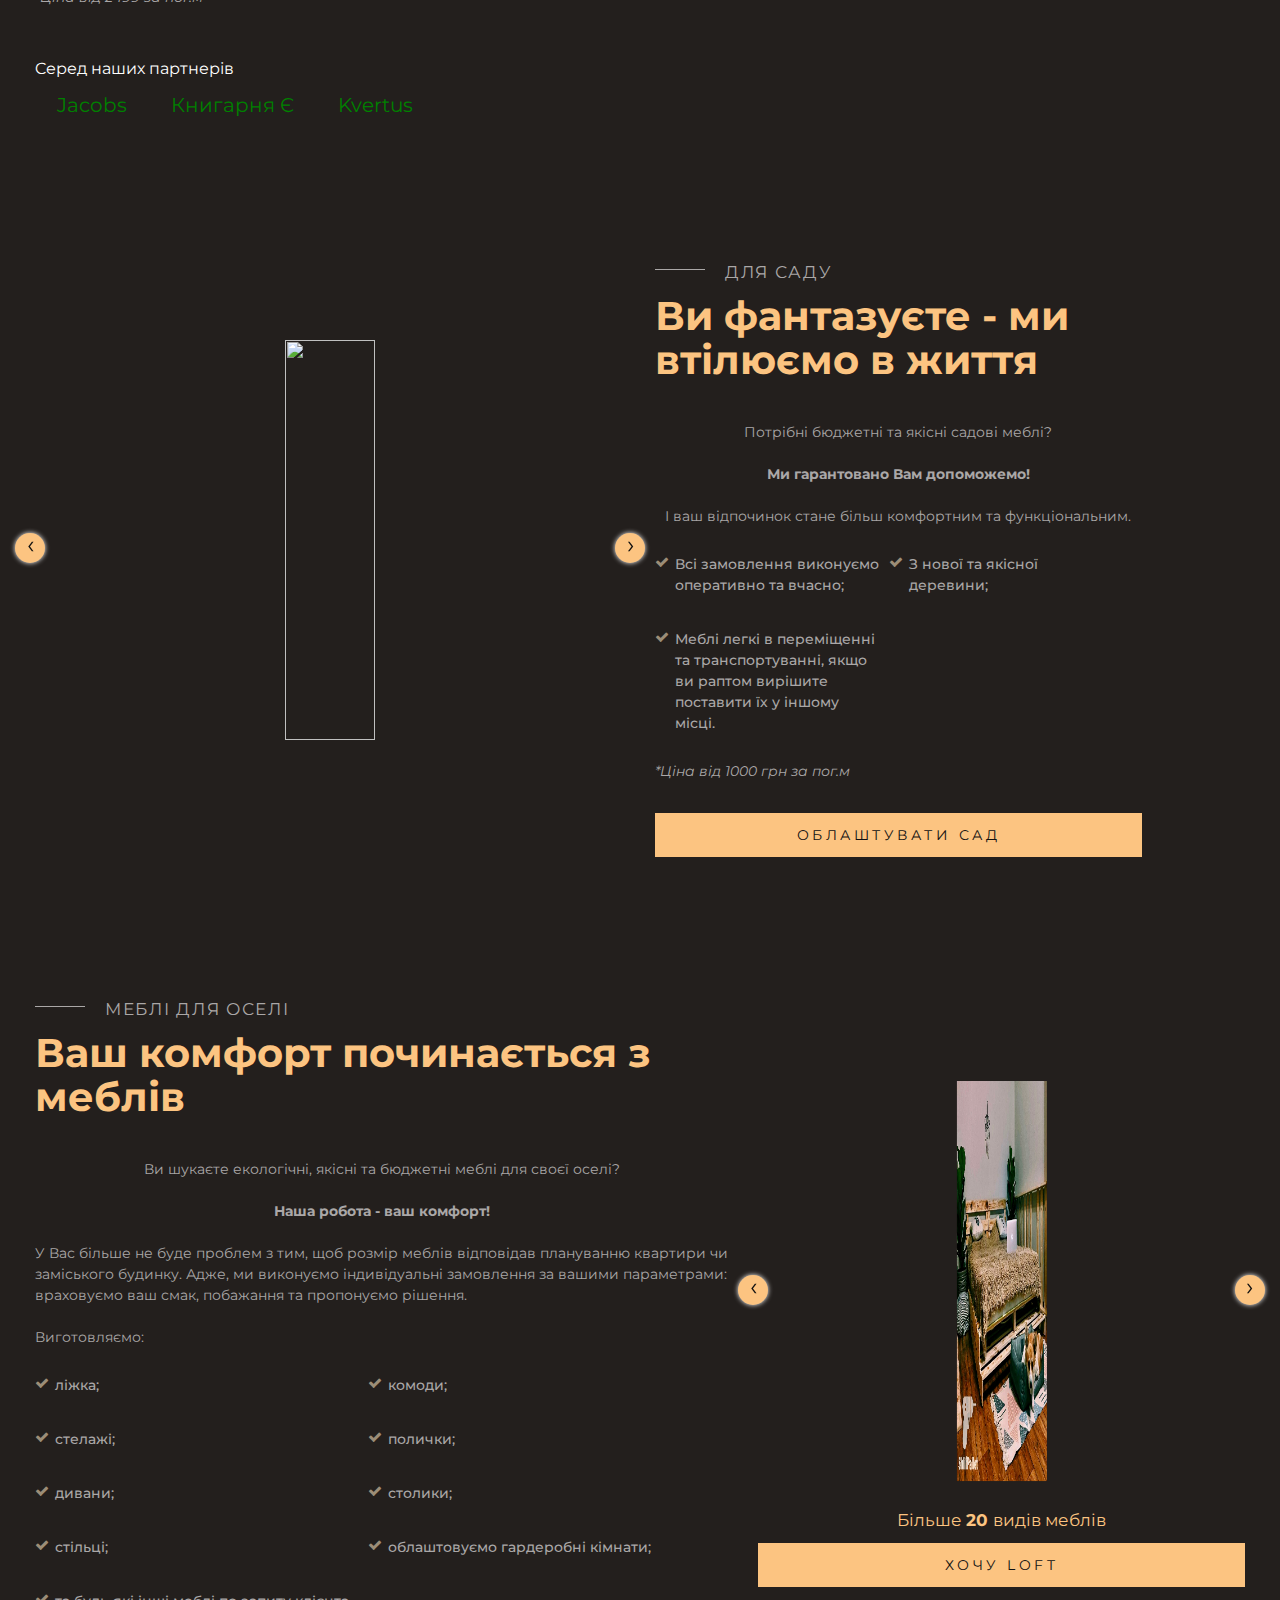
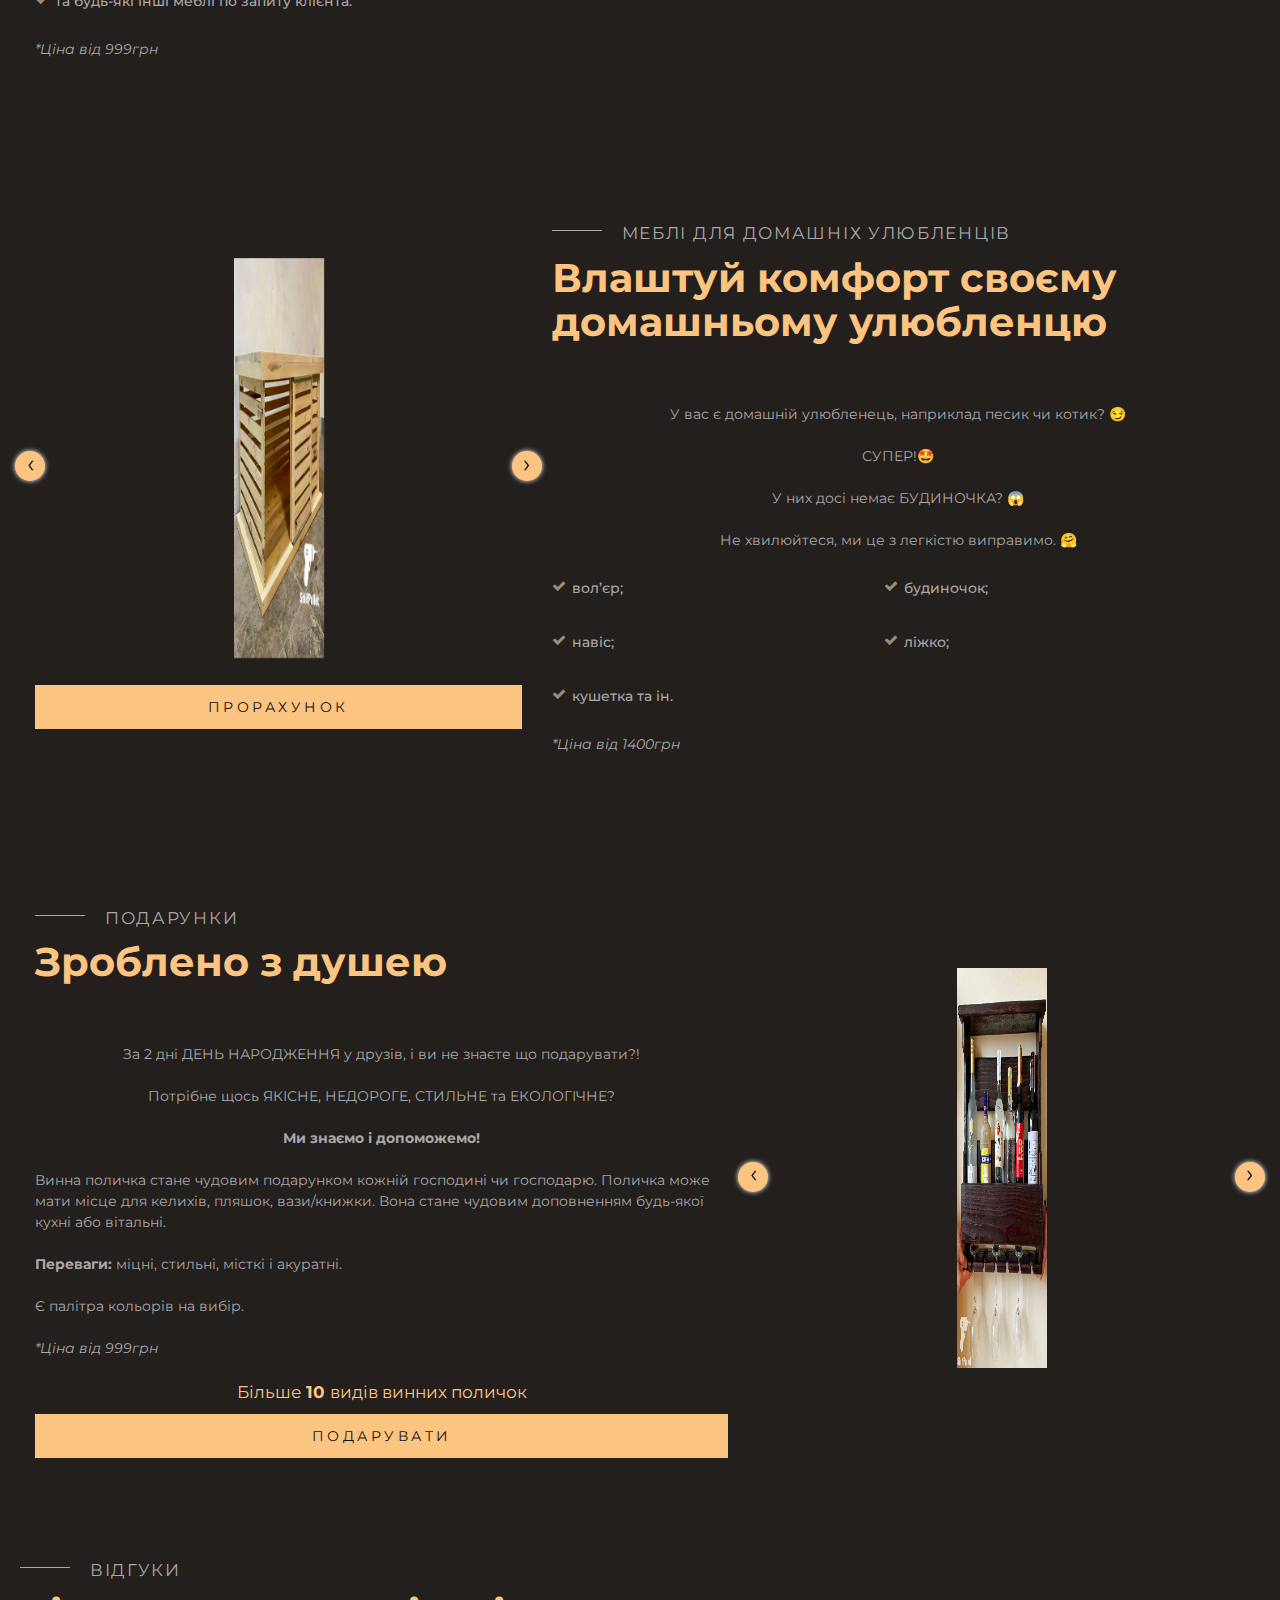
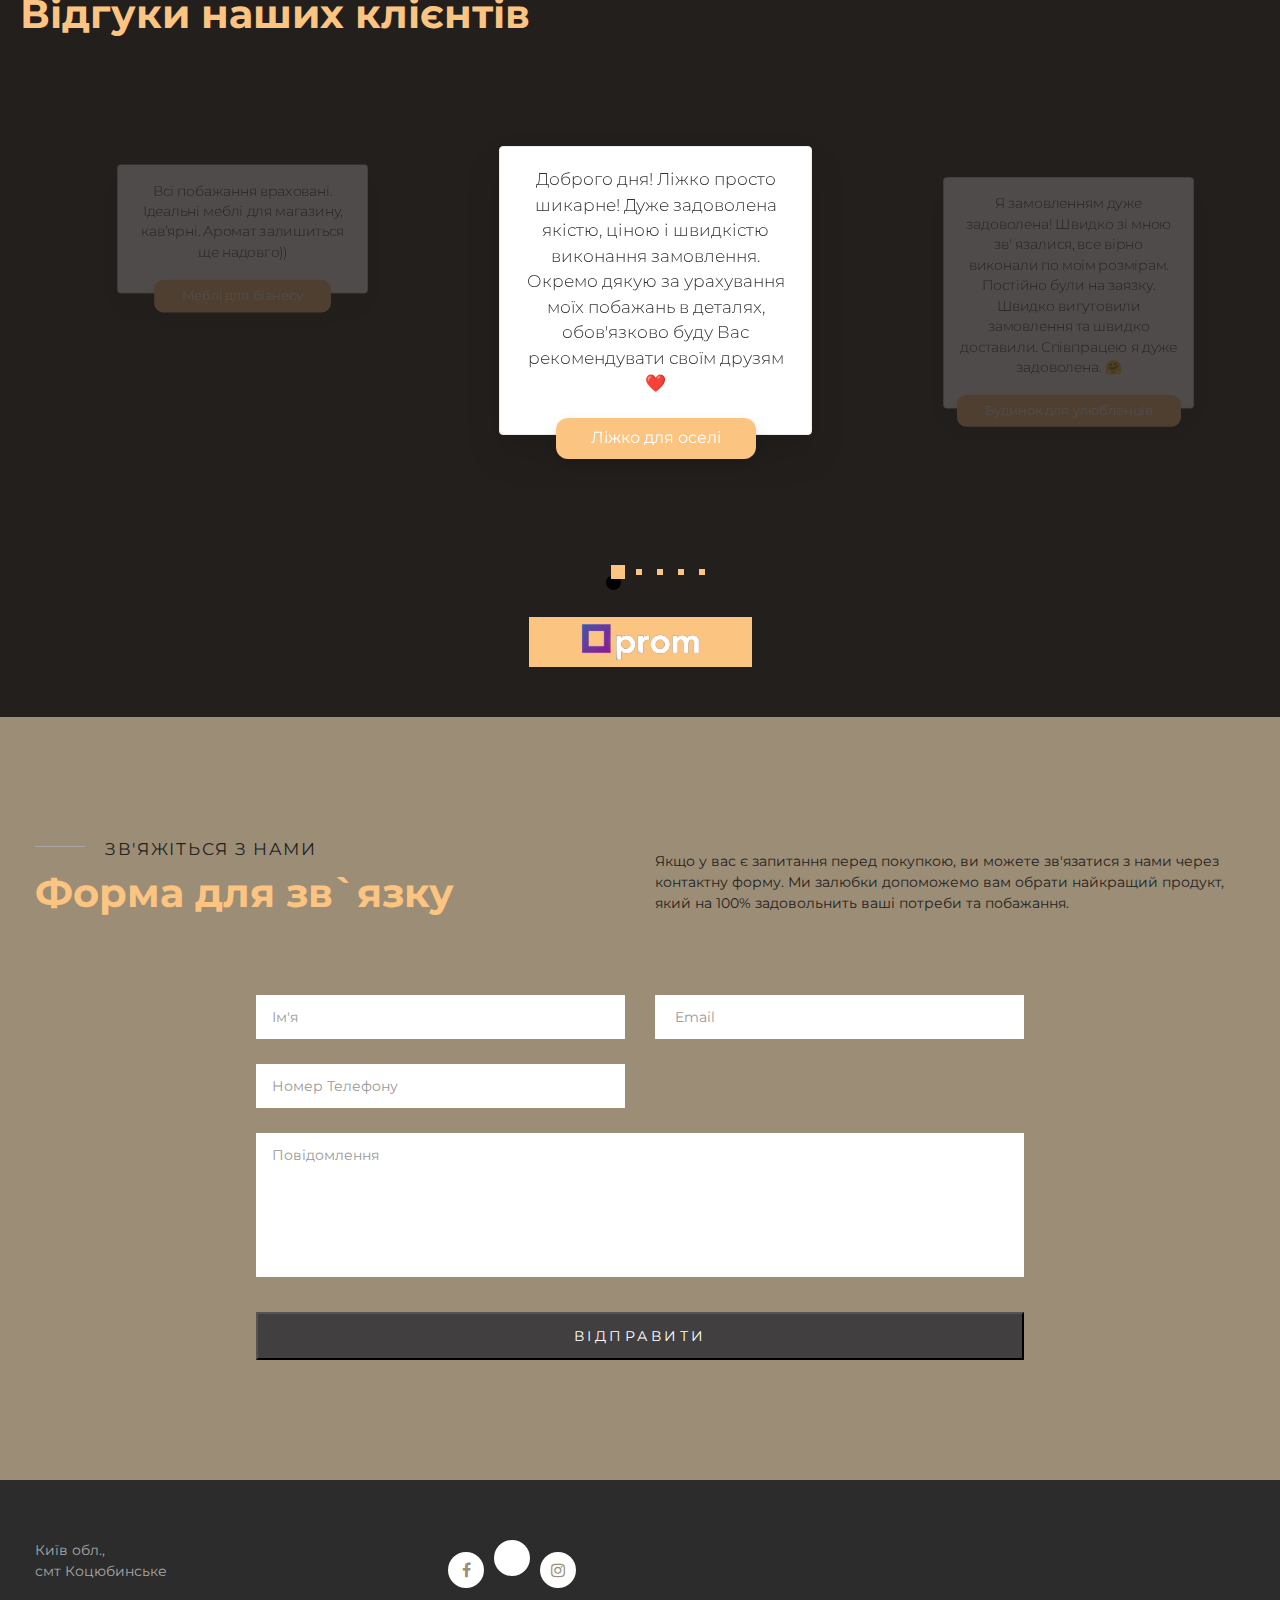
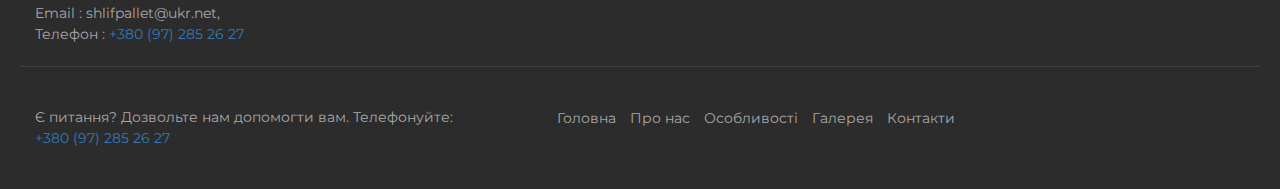
==== commit 09299fe8: "asd" ====
--- a/index.htm
+++ b/index.htm
@@ -1012,7 +1012,7 @@
 						<div class="container">
 
 							<div class="row">
-								<div id="testimonials-owl" class="owl-carousel">
+								<div id="customers-testimonials" class="owl-carousel">
 
 									<!--TESTIMONIAL 1 -->
 									<div class="item">
@@ -1378,29 +1378,31 @@
 		});
 	</script>
 	<script>
-		jQuery(document).ready(function ($) {
-			$('#testimonials-owl').owlCarousel({
-				loop: true,
-				center: true,
-				items: 3,
-				margin: 20,
-				autoplay: true,
-				dots: true,
-				autoplayTimeout: 2500,
-				smartSpeed: 450,
-				responsive: {
-					0: {
-						items: 1
-					},
-					768: {
-						items: 2
-					},
-					1170: {
-						items: 3
-					}
-				}
-			});
-		});
+jQuery(document).ready(function($) {
+        		"use strict";
+        		//  TESTIMONIALS CAROUSEL HOOK
+		        $('#customers-testimonials').owlCarousel({
+		            loop: true,
+		            center: true,
+		            items: 3,
+		            margin: 0,
+		            autoplay: true,
+		            dots:true,
+		            autoplayTimeout: 8500,
+		            smartSpeed: 450,
+		            responsive: {
+		              0: {
+		                items: 1
+		              },
+		              768: {
+		                items: 2
+		              },
+		              1170: {
+		                items: 3
+		              }
+		            }
+		        });
+        	});
 	</script>
 
 
--- a/css/custom.css
+++ b/css/custom.css
@@ -1353,3 +1353,74 @@
     padding-top: 0;
   }
 }
+
+.shadow-effect {
+  background: #fff;
+  padding: 20px;
+  border-radius: 4px;
+  text-align: center;
+border:1px solid #ECECEC;
+  box-shadow: 0 19px 38px rgba(0,0,0,0.10), 0 15px 12px rgba(0,0,0,0.02);
+}
+#customers-testimonials .shadow-effect p {
+  font-family: inherit;
+  font-size: 17px;
+  line-height: 1.5;
+  margin: 0 0 17px 0;
+  font-weight: 300;
+}
+.testimonial-name {
+  margin: -17px auto 0;
+  display: table;
+  width: auto;
+  background: #fcc481;
+  padding: 9px 35px;
+  border-radius: 12px;
+  text-align: center;
+  color: #fff;
+  box-shadow: 0 9px 18px rgba(0,0,0,0.12), 0 5px 7px rgba(0,0,0,0.05);
+}
+#customers-testimonials .item {
+  text-align: center;
+  padding: 50px;
+  /* margin-bottom:80px; */
+  opacity: .2;
+  -webkit-transform: scale3d(0.8, 0.8, 1);
+  transform: scale3d(0.8, 0.8, 1);
+  -webkit-transition: all 0.3s ease-in-out;
+  -moz-transition: all 0.3s ease-in-out;
+  transition: all 0.3s ease-in-out;
+}
+#customers-testimonials .owl-item.active.center .item {
+  opacity: 1;
+  -webkit-transform: scale3d(1.0, 1.0, 1);
+  transform: scale3d(1.0, 1.0, 1);
+}
+.owl-carousel .owl-item img {
+  transform-style: preserve-3d;
+  max-width: 90px;
+  margin: 0 auto 17px;
+}
+#customers-testimonials.owl-carousel .owl-dots .owl-dot.active span,
+#customers-testimonials.owl-carousel .owl-dots .owl-dot:hover span {
+  background: #fcc481;
+  transform: translate3d(0px, -50%, 0px) scale(0.7);
+}
+#customers-testimonials.owl-carousel .owl-dots{
+display: inline-block;
+width: 100%;
+text-align: center;
+}
+#customers-testimonials.owl-carousel .owl-dots .owl-dot{
+display: inline-block;
+}
+#customers-testimonials.owl-carousel .owl-dots .owl-dot span {
+  background: #fcc481;
+  display: inline-block;
+  height: 20px;
+  margin: 0 2px 5px;
+  transform: translate3d(0px, -50%, 0px) scale(0.3);
+  transform-origin: 50% 50% 0;
+  transition: all 250ms ease-out 0s;
+  width: 20px;
+}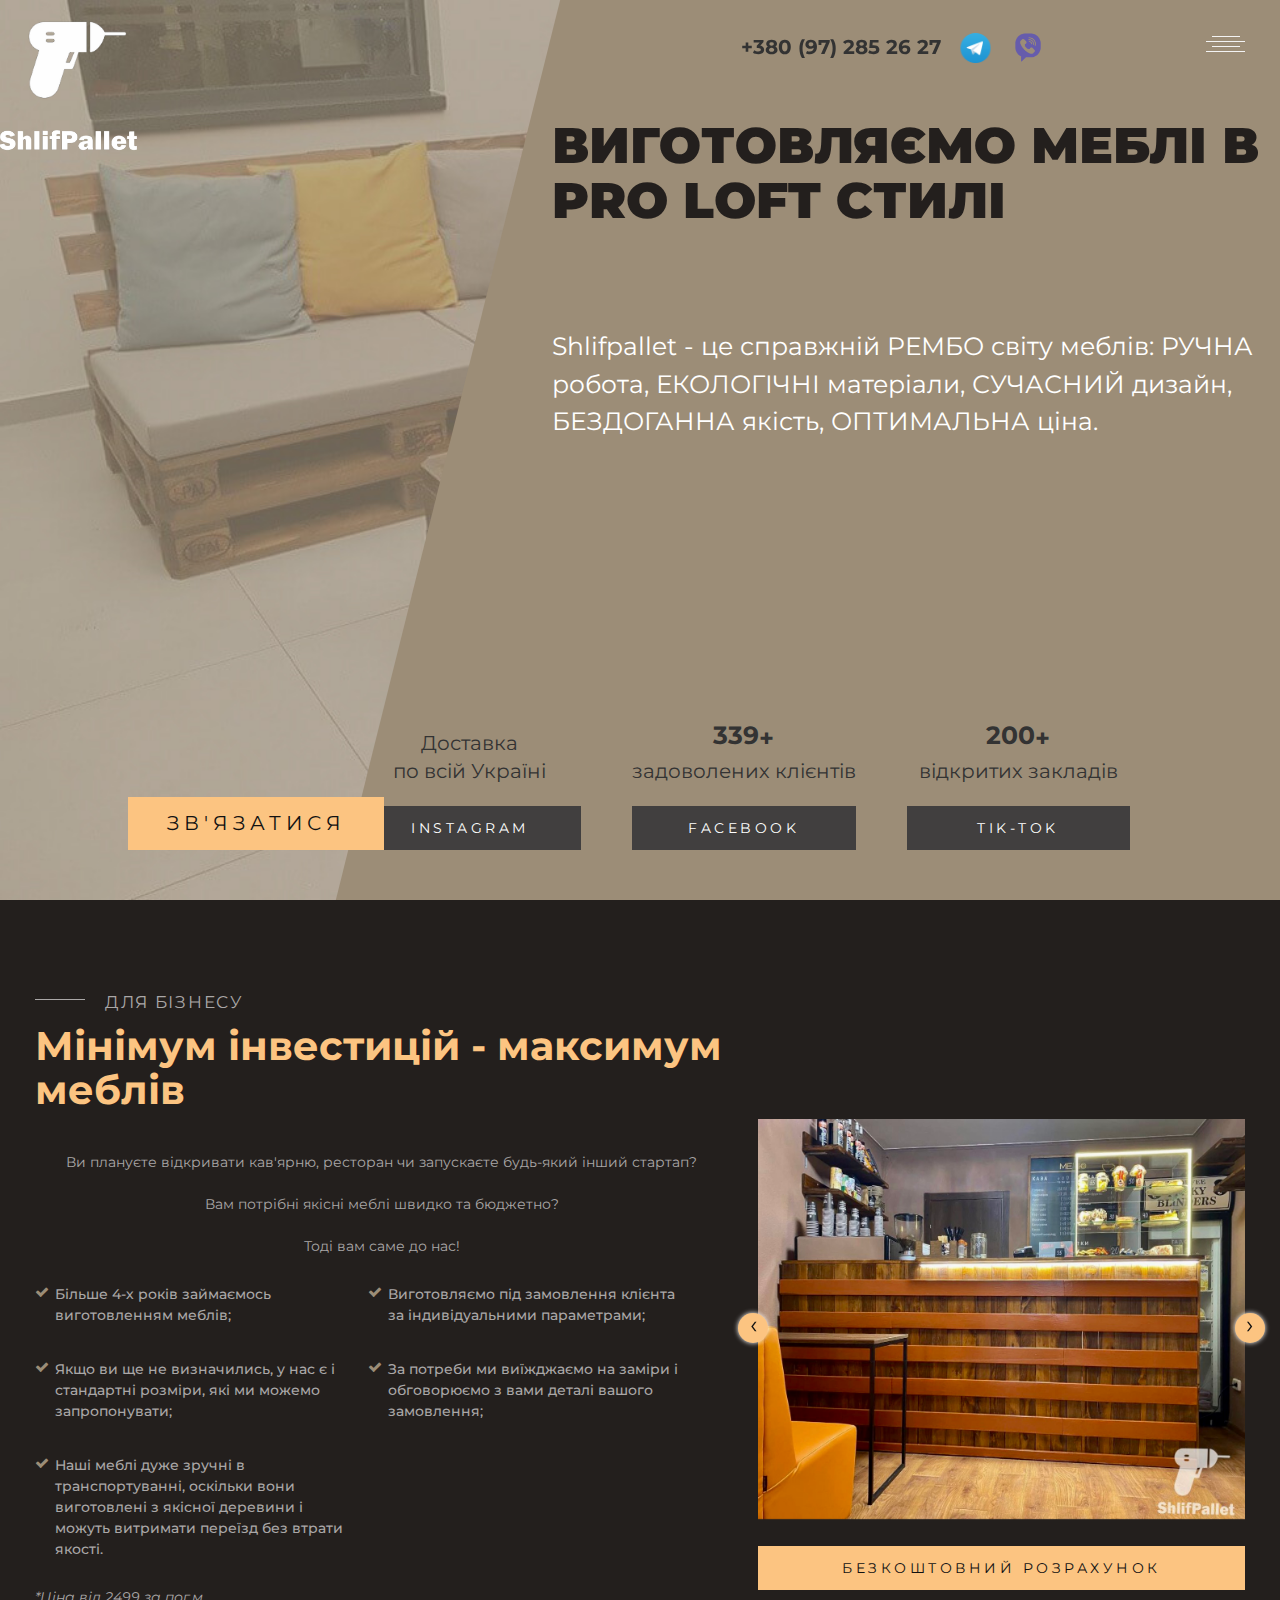
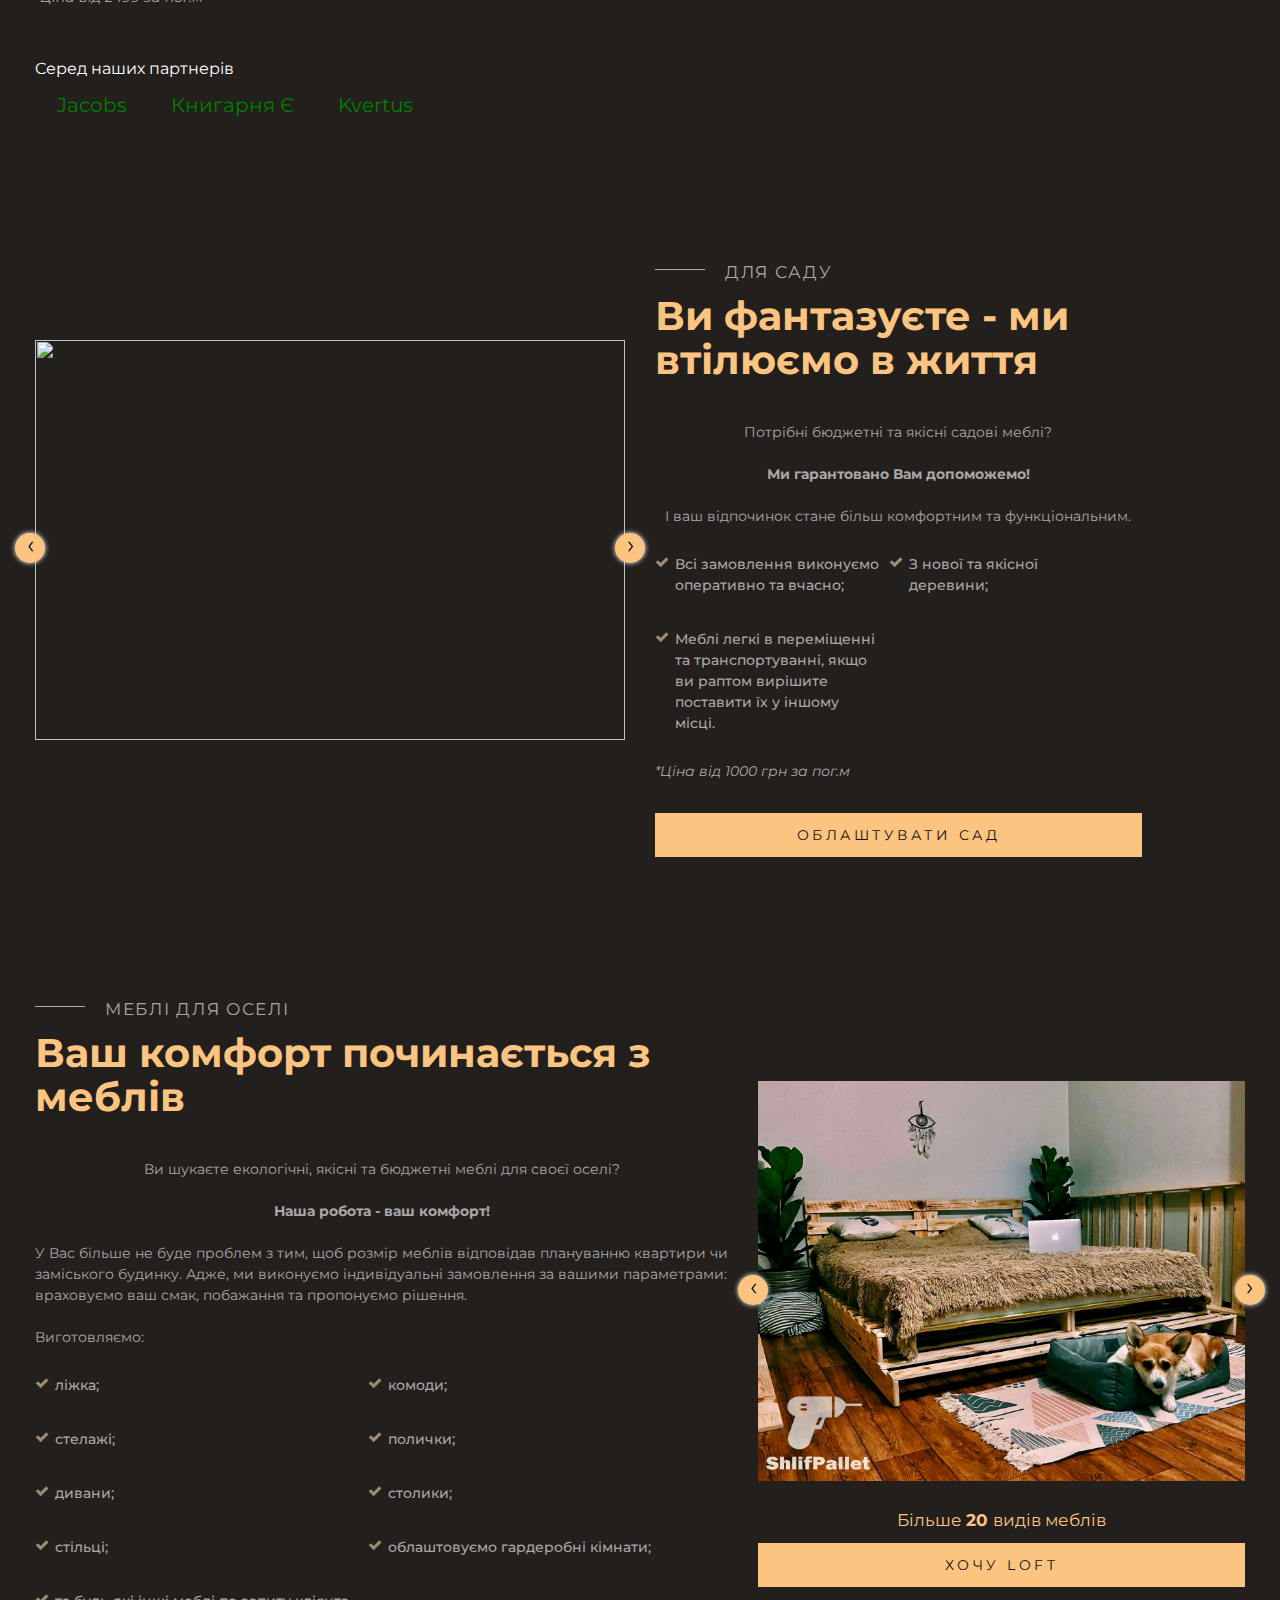
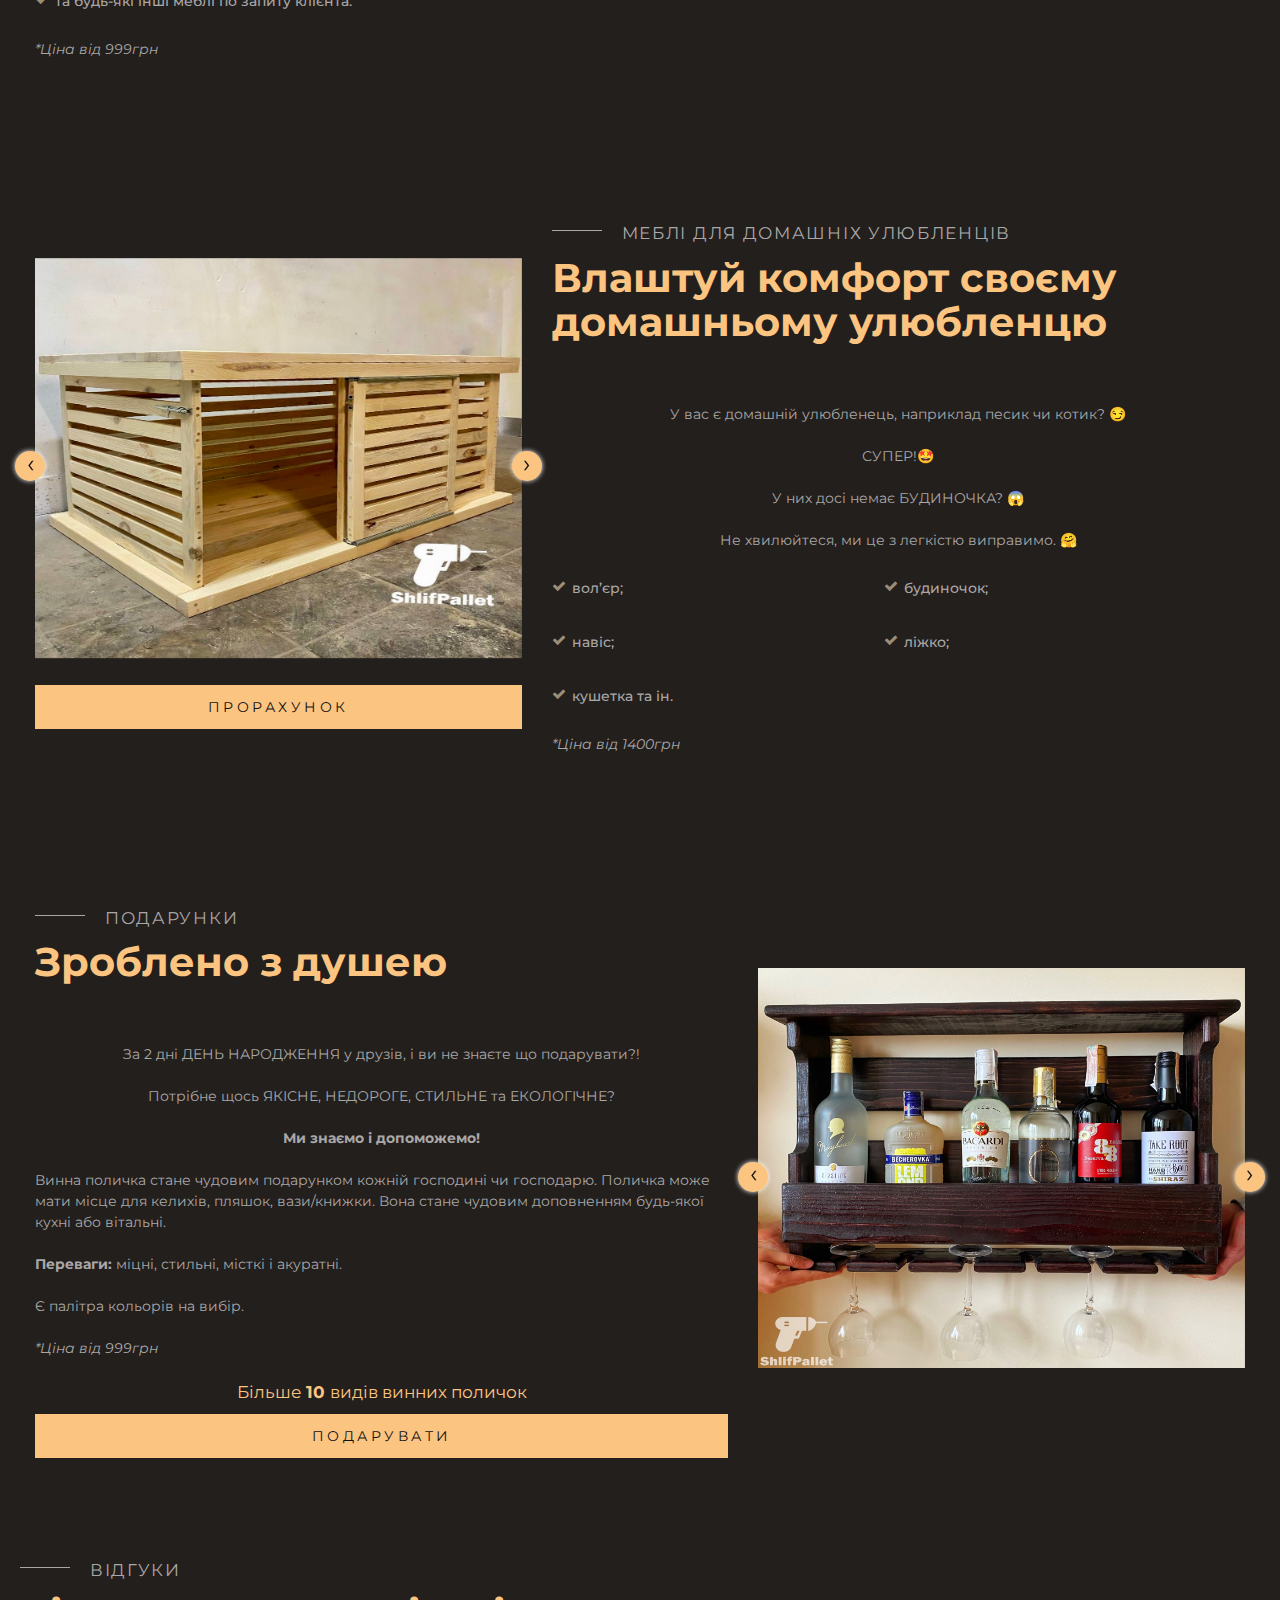
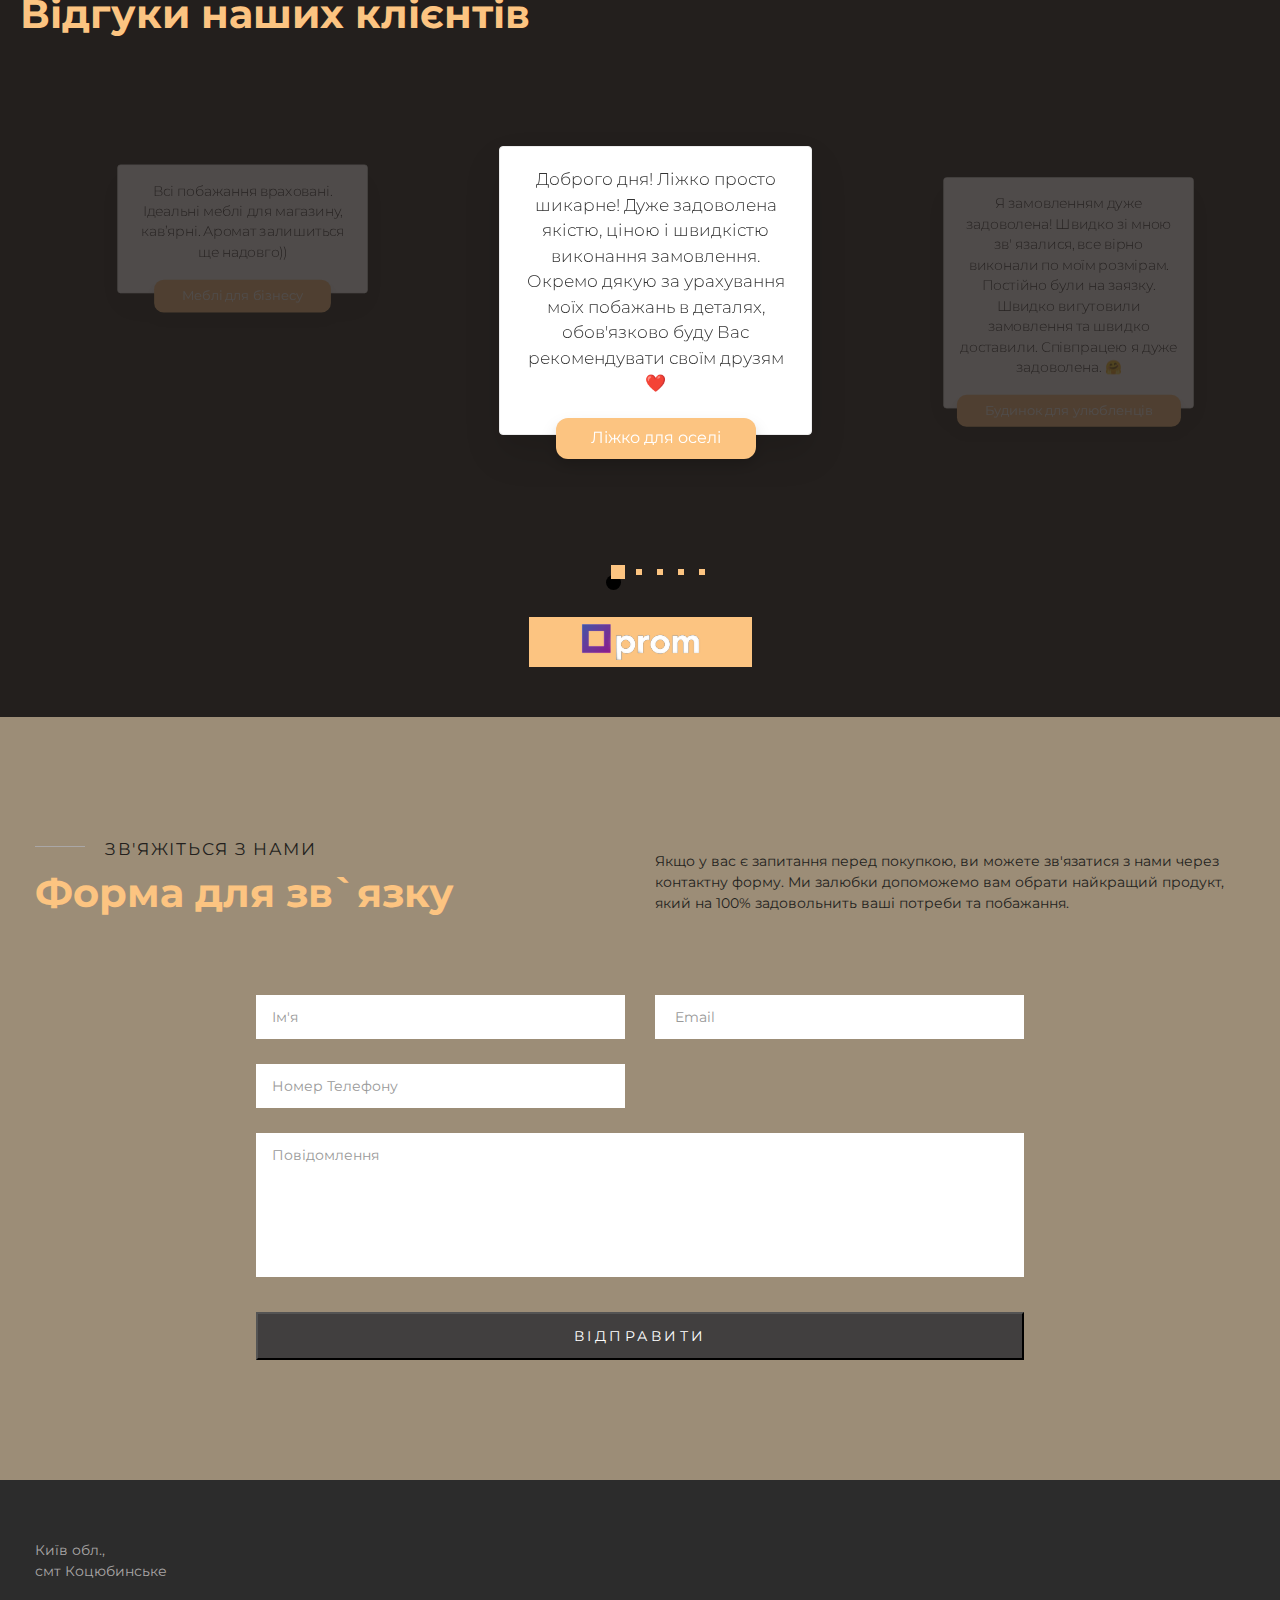
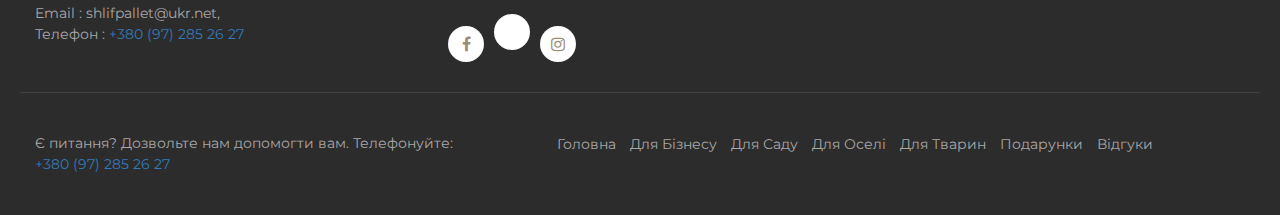
==== commit 7cc3c4b1: "asd" ====
--- a/index.htm
+++ b/index.htm
@@ -1192,7 +1192,7 @@
 					</div>
 				</div>
 
-				<div class="col-md-4">
+				<div class="col-md-4" style="margin-top: 6%;">
 					<div class="footer-social">
 						<a href="https://www.facebook.com/shlifpallet"><i class="fa fa-facebook"></i></a>
 						<a href="https://vm.tiktok.com/ZMYyoMywu/"><ion-icon name="logo-tiktok"></ion-icon></a>
@@ -1221,11 +1221,12 @@
 					<div class="footer-menu">
 						<ul>
 							<li><a href="#">Головна</a></li>
-							<li><a href="#">Про нас</a></li>
-							<li><a href="#">Особливості</a></li>
-							<!-- <li><a href="#">Відгуки</a></li> -->
-							<li><a href="#">Галерея</a></li>
-							<li><a href="#">Контакти</a></li>
+							<li><a href="#business">Для Бізнесу</a></li>
+							<li><a href="#garden">Для Саду</a></li>
+							<li><a href="#house">Для Оселі</a></li>
+							<li><a href="#pets">Для Тварин</a></li>
+							<li><a href="#presents">Подарунки</a></li>
+							<li><a href="#testimonials">Відгуки</a></li>
 						</ul>
 					</div>
 					<!-- Footer menu end -->
--- a/css/custom.css
+++ b/css/custom.css
@@ -1398,7 +1398,7 @@
 }
 .owl-carousel .owl-item img {
   transform-style: preserve-3d;
-  max-width: 90px;
+  /* max-width: 90px; */
   margin: 0 auto 17px;
 }
 #customers-testimonials.owl-carousel .owl-dots .owl-dot.active span,
